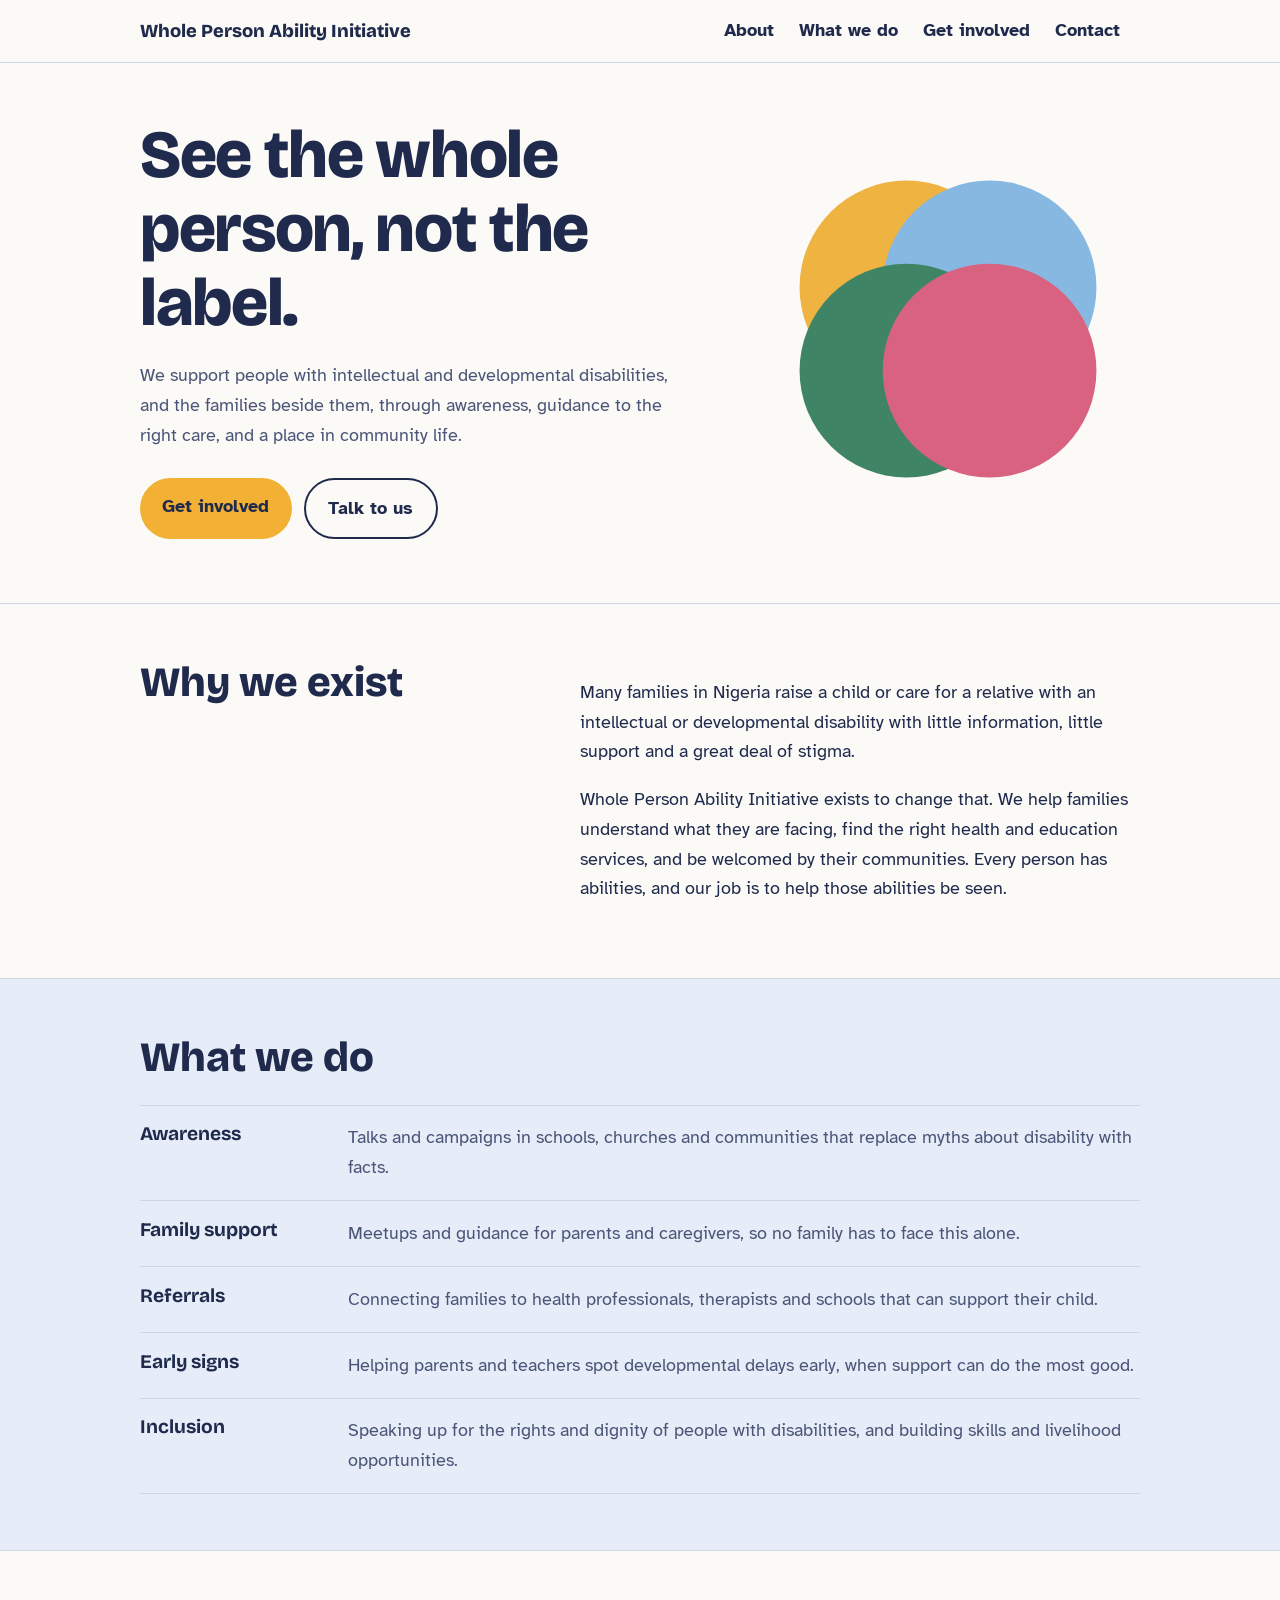
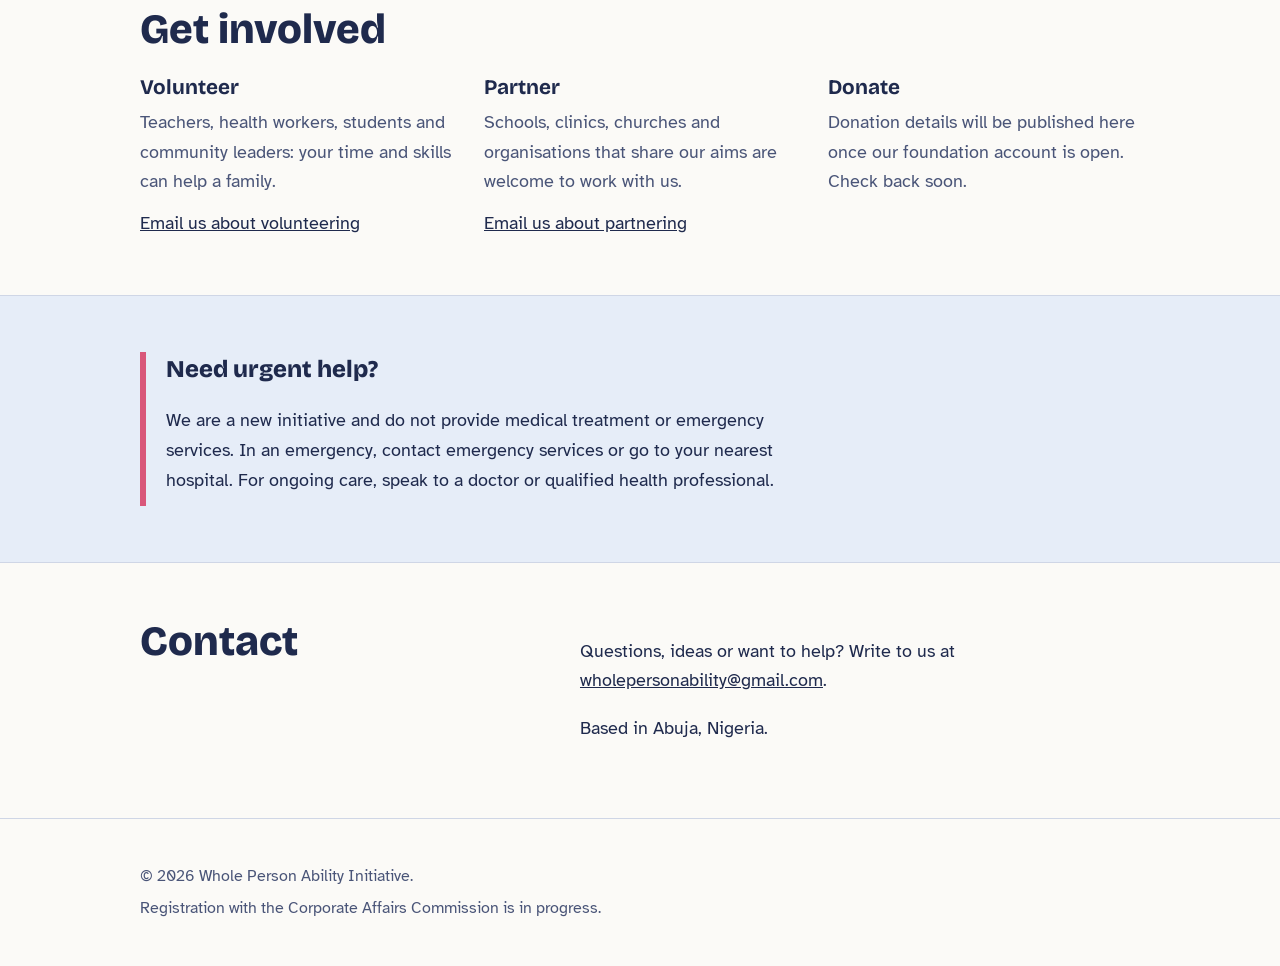
==== index.html @ a8d30fe7 "First version" ====
<!DOCTYPE html>
<html lang="en">
<head>
<meta charset="utf-8">
<meta name="viewport" content="width=device-width, initial-scale=1">
<title>Whole Person Ability Initiative</title>
<meta name="description" content="Whole Person Ability Initiative supports people with intellectual and developmental disabilities and their families in Nigeria through awareness, referrals and community inclusion.">
<link rel="preconnect" href="https://fonts.googleapis.com">
<link rel="preconnect" href="https://fonts.gstatic.com" crossorigin>
<link href="https://fonts.googleapis.com/css2?family=Atkinson+Hyperlegible:wght@400;700&family=Bricolage+Grotesque:wght@600;800&display=swap" rel="stylesheet">
<style>
:root{
  --ink:#1f2a4d; --paper:#fbfaf7; --sky:#e6edf8; --sun:#f2b134; --leaf:#2e7d5b; --rose:#d9577a;
  --text:#1f2a4d; --muted:#4a5578; --line:#cfd6e6;
}
@media (prefers-color-scheme:dark){
  :root{--paper:#121830; --sky:#1b2447; --text:#eef1fa; --muted:#b4bdd9; --line:#34406b; --ink:#eef1fa}
}
*{box-sizing:border-box}
html{scroll-behavior:smooth}
@media (prefers-reduced-motion:reduce){html{scroll-behavior:auto}}
body{margin:0;background:var(--paper);color:var(--text);font:1.125rem/1.65 "Atkinson Hyperlegible",system-ui,sans-serif}
h1,h2,h3{font-family:"Bricolage Grotesque","Atkinson Hyperlegible",system-ui,sans-serif;line-height:1.1;margin:0}
a{color:inherit}
:focus-visible{outline:3px solid var(--sun);outline-offset:3px}
.wrap{max-width:1040px;margin:0 auto;padding:0 1.25rem}
header.top{padding:1rem 0;border-bottom:1px solid var(--line)}
header.top .wrap{display:flex;flex-wrap:wrap;gap:.75rem 1.5rem;justify-content:space-between;align-items:center}
.brand{font-family:"Bricolage Grotesque",sans-serif;font-weight:800;text-decoration:none;font-size:1.15rem}
nav a{margin-right:1.25rem;text-decoration:none;font-weight:700}
nav a:hover{text-decoration:underline}
.hero{padding:3.5rem 0 4rem}
.hero .wrap{display:grid;grid-template-columns:1.2fr .8fr;gap:2.5rem;align-items:center}
.hero h1{font-size:clamp(2.4rem,6vw,4.2rem);font-weight:800;letter-spacing:-.02em}
.hero p{max-width:34rem;color:var(--muted);margin:1.25rem 0 1.75rem}
.btns{display:flex;flex-wrap:wrap;gap:.75rem}
.btn{display:inline-block;padding:.85rem 1.4rem;border-radius:999px;font-weight:700;text-decoration:none;background:var(--sun);color:#1f2a4d}
.btn.alt{background:transparent;border:2px solid var(--text);color:var(--text)}
.mark{width:100%;max-width:380px;justify-self:center}
section{padding:3.5rem 0;border-top:1px solid var(--line)}
section h2{font-size:clamp(1.8rem,4vw,2.6rem);margin-bottom:1.5rem;font-weight:800}
.split{display:grid;grid-template-columns:1fr 1.4fr;gap:2.5rem}
.work{list-style:none;margin:0;padding:0}
.work li{padding:1.1rem 0;border-bottom:1px solid var(--line);display:grid;grid-template-columns:12rem 1fr;gap:1rem}
.work li:first-child{border-top:1px solid var(--line)}
.work h3{font-size:1.2rem}
.work p{margin:0;color:var(--muted)}
.band{background:var(--sky)}
.help{display:grid;grid-template-columns:repeat(3,1fr);gap:2rem}
.help h3{font-size:1.3rem;margin-bottom:.5rem}
.help p{margin:0 0 .75rem;color:var(--muted)}
.note{border-left:6px solid var(--rose);padding:.25rem 0 .25rem 1.25rem;max-width:42rem}
.note p{margin:.4rem 0}
footer{padding:2.5rem 0;border-top:1px solid var(--line);color:var(--muted);font-size:1rem}
footer p{margin:.3rem 0}
@media (max-width:760px){
  .hero .wrap,.split,.help{grid-template-columns:1fr}
  .work li{grid-template-columns:1fr;gap:.25rem}
  .mark{max-width:260px;order:-1;justify-self:start}
}
</style>
</head>
<body>

<header class="top">
  <div class="wrap">
    <a class="brand" href="#top">Whole Person Ability Initiative</a>
    <nav aria-label="Main">
      <a href="#about">About</a>
      <a href="#work">What we do</a>
      <a href="#help">Get involved</a>
      <a href="#contact">Contact</a>
    </nav>
  </div>
</header>

<main id="top">
  <div class="hero">
    <div class="wrap">
      <div>
        <h1>See the whole person, not the label.</h1>
        <p>We support people with intellectual and developmental disabilities, and the families beside them, through awareness, guidance to the right care, and a place in community life.</p>
        <div class="btns">
          <a class="btn" href="#help">Get involved</a>
          <a class="btn alt" href="#contact">Talk to us</a>
        </div>
      </div>
      <svg class="mark" viewBox="0 0 320 320" role="img" aria-label="Four overlapping circles forming one whole shape">
        <g style="mix-blend-mode:multiply" opacity=".92">
          <circle cx="125" cy="125" r="90" fill="#f2b134"/>
          <circle cx="195" cy="125" r="90" fill="#7fb6e8"/>
          <circle cx="125" cy="195" r="90" fill="#2e7d5b"/>
          <circle cx="195" cy="195" r="90" fill="#d9577a"/>
        </g>
      </svg>
    </div>
  </div>

  <section id="about">
    <div class="wrap split">
      <h2>Why we exist</h2>
      <div>
        <p>Many families in Nigeria raise a child or care for a relative with an intellectual or developmental disability with little information, little support and a great deal of stigma.</p>
        <p>Whole Person Ability Initiative exists to change that. We help families understand what they are facing, find the right health and education services, and be welcomed by their communities. Every person has abilities, and our job is to help those abilities be seen.</p>
      </div>
    </div>
  </section>

  <section id="work" class="band">
    <div class="wrap">
      <h2>What we do</h2>
      <ul class="work">
        <li><h3>Awareness</h3><p>Talks and campaigns in schools, churches and communities that replace myths about disability with facts.</p></li>
        <li><h3>Family support</h3><p>Meetups and guidance for parents and caregivers, so no family has to face this alone.</p></li>
        <li><h3>Referrals</h3><p>Connecting families to health professionals, therapists and schools that can support their child.</p></li>
        <li><h3>Early signs</h3><p>Helping parents and teachers spot developmental delays early, when support can do the most good.</p></li>
        <li><h3>Inclusion</h3><p>Speaking up for the rights and dignity of people with disabilities, and building skills and livelihood opportunities.</p></li>
      </ul>
    </div>
  </section>

  <section id="help">
    <div class="wrap">
      <h2>Get involved</h2>
      <div class="help">
        <div>
          <h3>Volunteer</h3>
          <p>Teachers, health workers, students and community leaders: your time and skills can help a family.</p>
          <a href="mailto:wholepersonability@gmail.com?subject=Volunteering">Email us about volunteering</a>
        </div>
        <div>
          <h3>Partner</h3>
          <p>Schools, clinics, churches and organisations that share our aims are welcome to work with us.</p>
          <a href="mailto:wholepersonability@gmail.com?subject=Partnership">Email us about partnering</a>
        </div>
        <div>
          <h3>Donate</h3>
          <p>Donation details will be published here once our foundation account is open. Check back soon.</p>
        </div>
      </div>
    </div>
  </section>

  <section class="band">
    <div class="wrap">
      <div class="note">
        <h2 style="font-size:1.5rem">Need urgent help?</h2>
        <p>We are a new initiative and do not provide medical treatment or emergency services. In an emergency, contact emergency services or go to your nearest hospital. For ongoing care, speak to a doctor or qualified health professional.</p>
      </div>
    </div>
  </section>

  <section id="contact">
    <div class="wrap split">
      <h2>Contact</h2>
      <div>
        <p>Questions, ideas or want to help? Write to us at <a href="mailto:wholepersonability@gmail.com">wholepersonability@gmail.com</a>.</p>
        <p>Based in Abuja, Nigeria.</p>
      </div>
    </div>
  </section>
</main>

<footer>
  <div class="wrap">
    <p>&copy; 2026 Whole Person Ability Initiative.</p>
    <p>Registration with the Corporate Affairs Commission is in progress.</p>
  </div>
</footer>

</body>
</html>
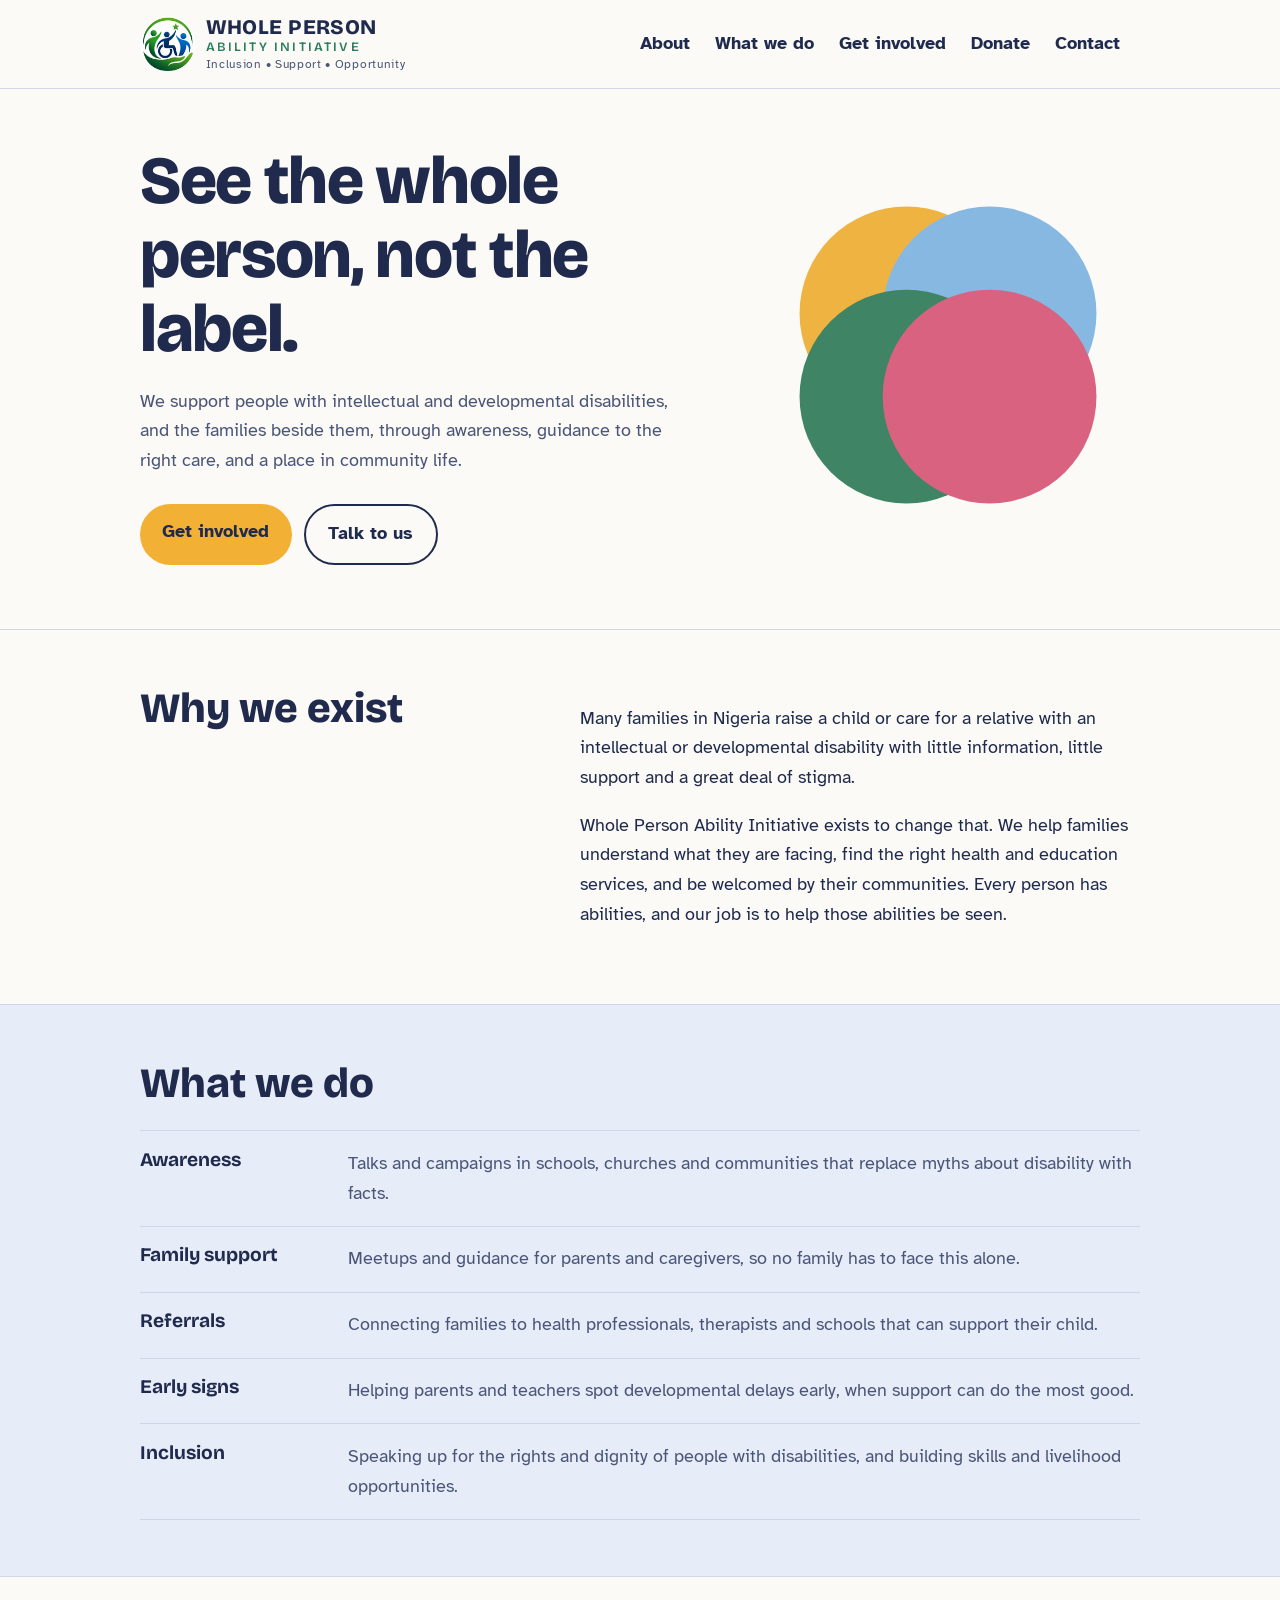
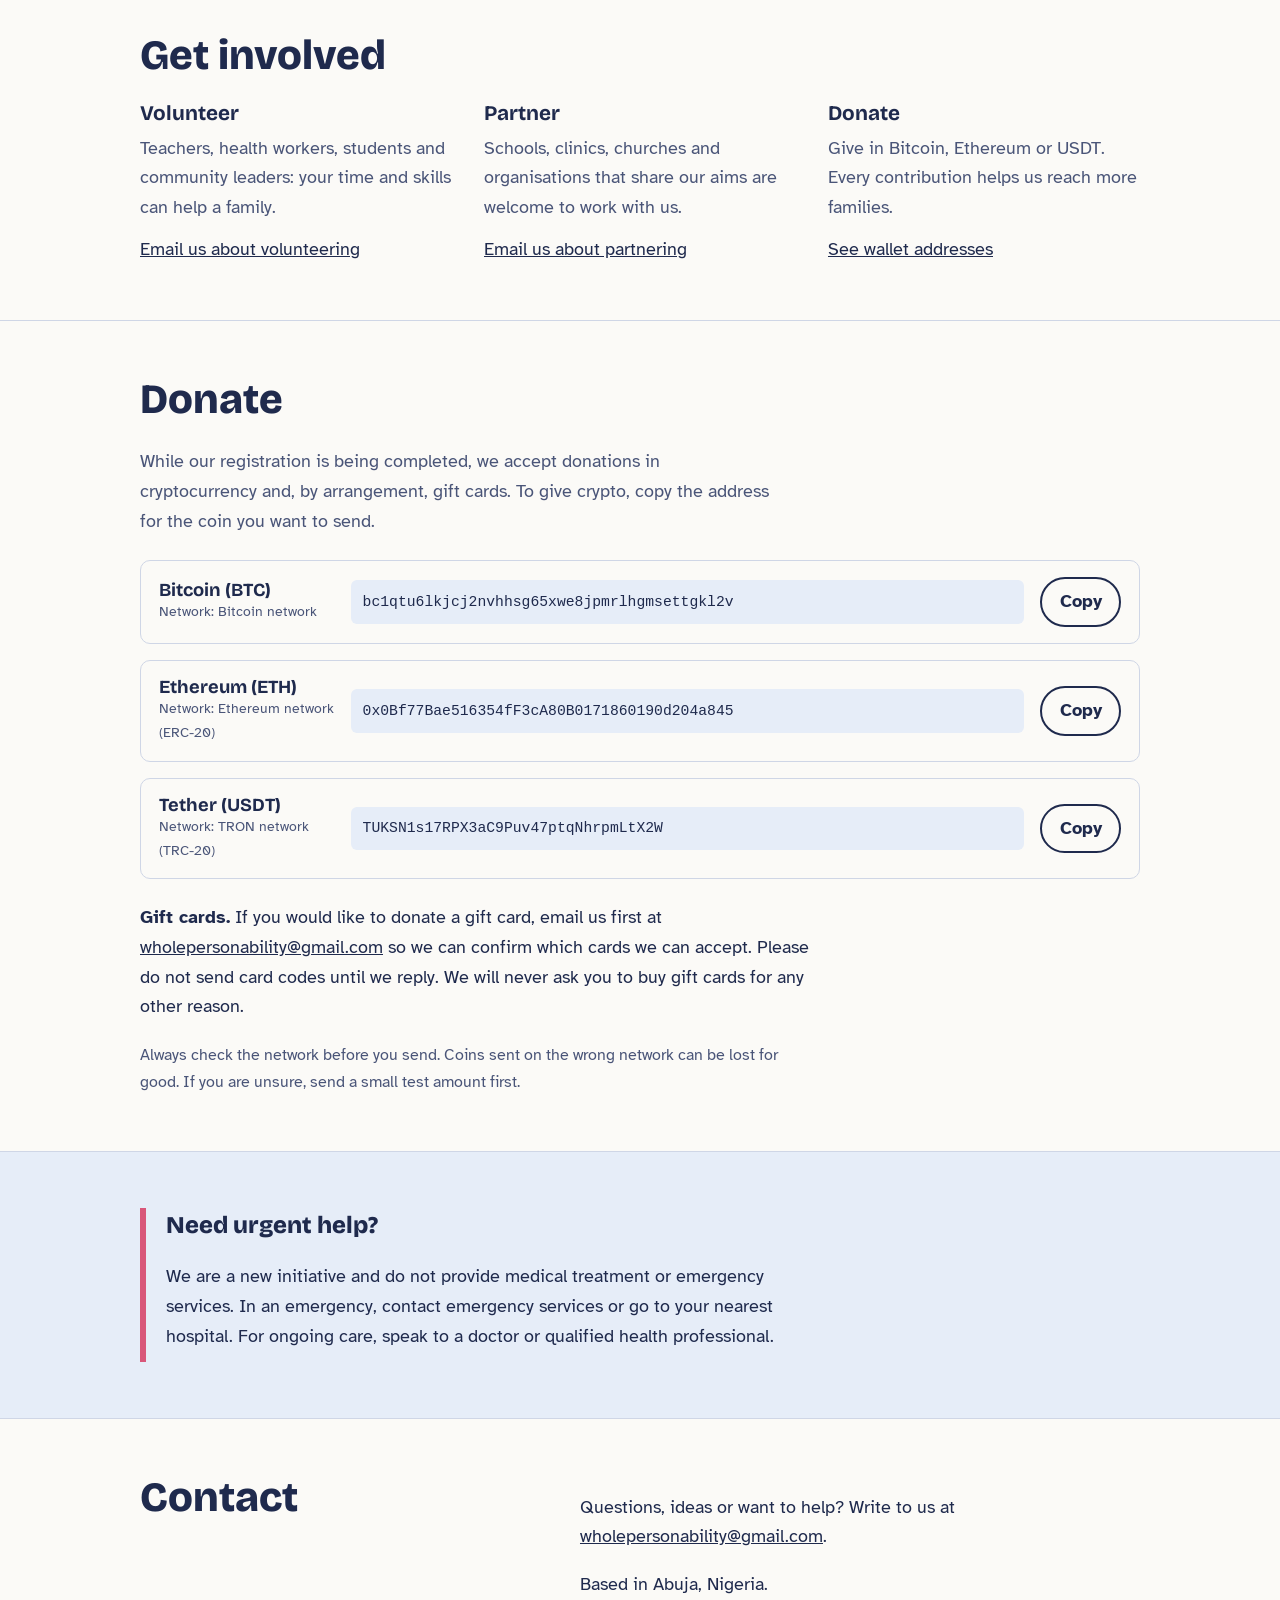
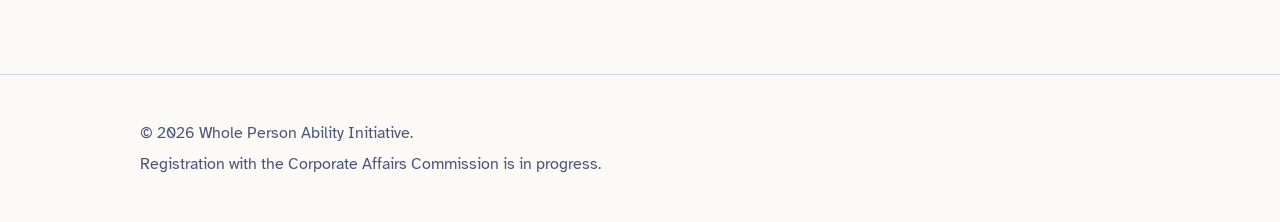
==== commit 15041f21: "Add new logo" ====
--- a/index.html
+++ b/index.html
@@ -5,16 +5,17 @@
 <meta name="viewport" content="width=device-width, initial-scale=1">
 <title>Whole Person Ability Initiative</title>
 <meta name="description" content="Whole Person Ability Initiative supports people with intellectual and developmental disabilities and their families in Nigeria through awareness, referrals and community inclusion.">
+<link rel="icon" href="logo-mark.png" type="image/png">
 <link rel="preconnect" href="https://fonts.googleapis.com">
 <link rel="preconnect" href="https://fonts.gstatic.com" crossorigin>
 <link href="https://fonts.googleapis.com/css2?family=Atkinson+Hyperlegible:wght@400;700&family=Bricolage+Grotesque:wght@600;800&display=swap" rel="stylesheet">
 <style>
 :root{
   --ink:#1f2a4d; --paper:#fbfaf7; --sky:#e6edf8; --sun:#f2b134; --leaf:#2e7d5b; --rose:#d9577a;
-  --text:#1f2a4d; --muted:#4a5578; --line:#cfd6e6;
+  --text:#1f2a4d; --muted:#4a5578; --line:#cfd6e6; --leafText:#2e7d5b;
 }
 @media (prefers-color-scheme:dark){
-  :root{--paper:#121830; --sky:#1b2447; --text:#eef1fa; --muted:#b4bdd9; --line:#34406b; --ink:#eef1fa}
+  :root{--paper:#121830; --sky:#1b2447; --text:#eef1fa; --muted:#b4bdd9; --line:#34406b; --ink:#eef1fa; --leafText:#6fcf97}
 }
 *{box-sizing:border-box}
 html{scroll-behavior:smooth}
@@ -26,7 +27,13 @@
 .wrap{max-width:1040px;margin:0 auto;padding:0 1.25rem}
 header.top{padding:1rem 0;border-bottom:1px solid var(--line)}
 header.top .wrap{display:flex;flex-wrap:wrap;gap:.75rem 1.5rem;justify-content:space-between;align-items:center}
-.brand{font-family:"Bricolage Grotesque",sans-serif;font-weight:800;text-decoration:none;font-size:1.15rem}
+.brand{font-family:"Bricolage Grotesque",sans-serif;font-weight:800;text-decoration:none;font-size:1.15rem;display:flex;align-items:center;gap:.6rem}
+.brand img{display:block;flex:none;border-radius:50%;background:#fff}
+.lockup{display:flex;flex-direction:column;line-height:1.1}
+.lockup b{font-size:1.3rem;font-weight:800;letter-spacing:.02em}
+.lockup i{font-style:normal;font-weight:600;font-size:.8rem;letter-spacing:.17em;color:var(--leafText)}
+.lockup small{font-family:"Atkinson Hyperlegible",sans-serif;font-weight:400;font-size:.72rem;letter-spacing:.06em;color:var(--muted);margin-top:.25rem}
+@media (max-width:520px){.lockup small{display:none}.lockup b{font-size:1.1rem}}
 nav a{margin-right:1.25rem;text-decoration:none;font-weight:700}
 nav a:hover{text-decoration:underline}
 .hero{padding:3.5rem 0 4rem}
@@ -53,6 +60,15 @@
 .note p{margin:.4rem 0}
 footer{padding:2.5rem 0;border-top:1px solid var(--line);color:var(--muted);font-size:1rem}
 footer p{margin:.3rem 0}
+.wallets{display:grid;gap:1rem}
+.wallet{display:grid;grid-template-columns:11rem 1fr auto;gap:1rem;align-items:center;padding:1rem 1.1rem;border:1px solid var(--line);border-radius:10px}
+.wallet h3{font-size:1.15rem}
+.wallet small{display:block;color:var(--muted);font-size:.9rem}
+.addr{font-family:ui-monospace,Menlo,Consolas,monospace;font-size:.92rem;word-break:break-all;background:var(--sky);padding:.6rem .75rem;border-radius:6px}
+.copy{font:inherit;font-weight:700;border:2px solid var(--text);background:transparent;color:var(--text);border-radius:999px;padding:.5rem 1.1rem;cursor:pointer}
+.copy:disabled{opacity:.5;cursor:not-allowed}
+.warn{margin:1.25rem 0 0;color:var(--muted);font-size:1rem;max-width:42rem}
+@media (max-width:760px){.wallet{grid-template-columns:1fr}.copy{justify-self:start}}
 @media (max-width:760px){
   .hero .wrap,.split,.help{grid-template-columns:1fr}
   .work li{grid-template-columns:1fr;gap:.25rem}
@@ -64,11 +80,12 @@
 
 <header class="top">
   <div class="wrap">
-    <a class="brand" href="#top">Whole Person Ability Initiative</a>
+    <a class="brand" href="#top"><img src="logo-mark.png" width="56" height="56" alt=""><span class="lockup"><b>WHOLE PERSON</b><i>ABILITY INITIATIVE</i><small>Inclusion &bull; Support &bull; Opportunity</small></span></a>
     <nav aria-label="Main">
       <a href="#about">About</a>
       <a href="#work">What we do</a>
       <a href="#help">Get involved</a>
+      <a href="#donate">Donate</a>
       <a href="#contact">Contact</a>
     </nav>
   </div>
@@ -135,9 +152,20 @@
         </div>
         <div>
           <h3>Donate</h3>
-          <p>Donation details will be published here once our foundation account is open. Check back soon.</p>
-        </div>
-      </div>
+          <p>Give in Bitcoin, Ethereum or USDT. Every contribution helps us reach more families.</p>
+          <a href="#donate">See wallet addresses</a>
+        </div>
+      </div>
+    </div>
+  </section>
+
+  <section id="donate">
+    <div class="wrap">
+      <h2>Donate</h2>
+      <p style="max-width:40rem;margin:0 0 1.5rem;color:var(--muted)">While our registration is being completed, we accept donations in cryptocurrency and, by arrangement, gift cards. To give crypto, copy the address for the coin you want to send.</p>
+      <div id="wallets" class="wallets"></div>
+      <p style="max-width:42rem;margin:1.5rem 0 0"><strong>Gift cards.</strong> If you would like to donate a gift card, email us first at <a href="mailto:wholepersonability@gmail.com?subject=Gift card donation">wholepersonability@gmail.com</a> so we can confirm which cards we can accept. Please do not send card codes until we reply. We will never ask you to buy gift cards for any other reason.</p>
+      <p class="warn">Always check the network before you send. Coins sent on the wrong network can be lost for good. If you are unsure, send a small test amount first.</p>
     </div>
   </section>
 
@@ -168,5 +196,36 @@
   </div>
 </footer>
 
+<script>
+// Replace each PASTE_... value with your real wallet address. Placeholders are never shown to visitors.
+var WALLETS=[
+  {coin:"Bitcoin (BTC)",network:"Bitcoin network",address:"bc1qtu6lkjcj2nvhhsg65xwe8jpmrlhgmsettgkl2v"},
+  {coin:"Ethereum (ETH)",network:"Ethereum network (ERC-20)",address:"0x0Bf77Bae516354fF3cA80B0171860190d204a845"},
+  {coin:"Tether (USDT)",network:"TRON network (TRC-20)",address:"TUKSN1s17RPX3aC9Puv47ptqNhrpmLtX2W"}
+];
+(function(){
+  var box=document.getElementById("wallets");
+  WALLETS.forEach(function(w){
+    var ready=w.address.indexOf("PASTE_")!==0;
+    var row=document.createElement("div");row.className="wallet";
+    var t=document.createElement("div");
+    var h=document.createElement("h3");h.textContent=w.coin;
+    var n=document.createElement("small");n.textContent="Network: "+w.network;
+    t.appendChild(h);t.appendChild(n);
+    var a=document.createElement("div");a.className="addr";
+    a.textContent=ready?w.address:"Address coming soon";
+    var b=document.createElement("button");b.className="copy";b.type="button";
+    b.textContent="Copy";b.disabled=!ready;
+    b.addEventListener("click",function(){
+      try{
+        navigator.clipboard.writeText(w.address).then(function(){
+          b.textContent="Copied";setTimeout(function(){b.textContent="Copy"},1800);
+        });
+      }catch(e){}
+    });
+    row.appendChild(t);row.appendChild(a);row.appendChild(b);box.appendChild(row);
+  });
+})();
+</script>
 </body>
 </html>
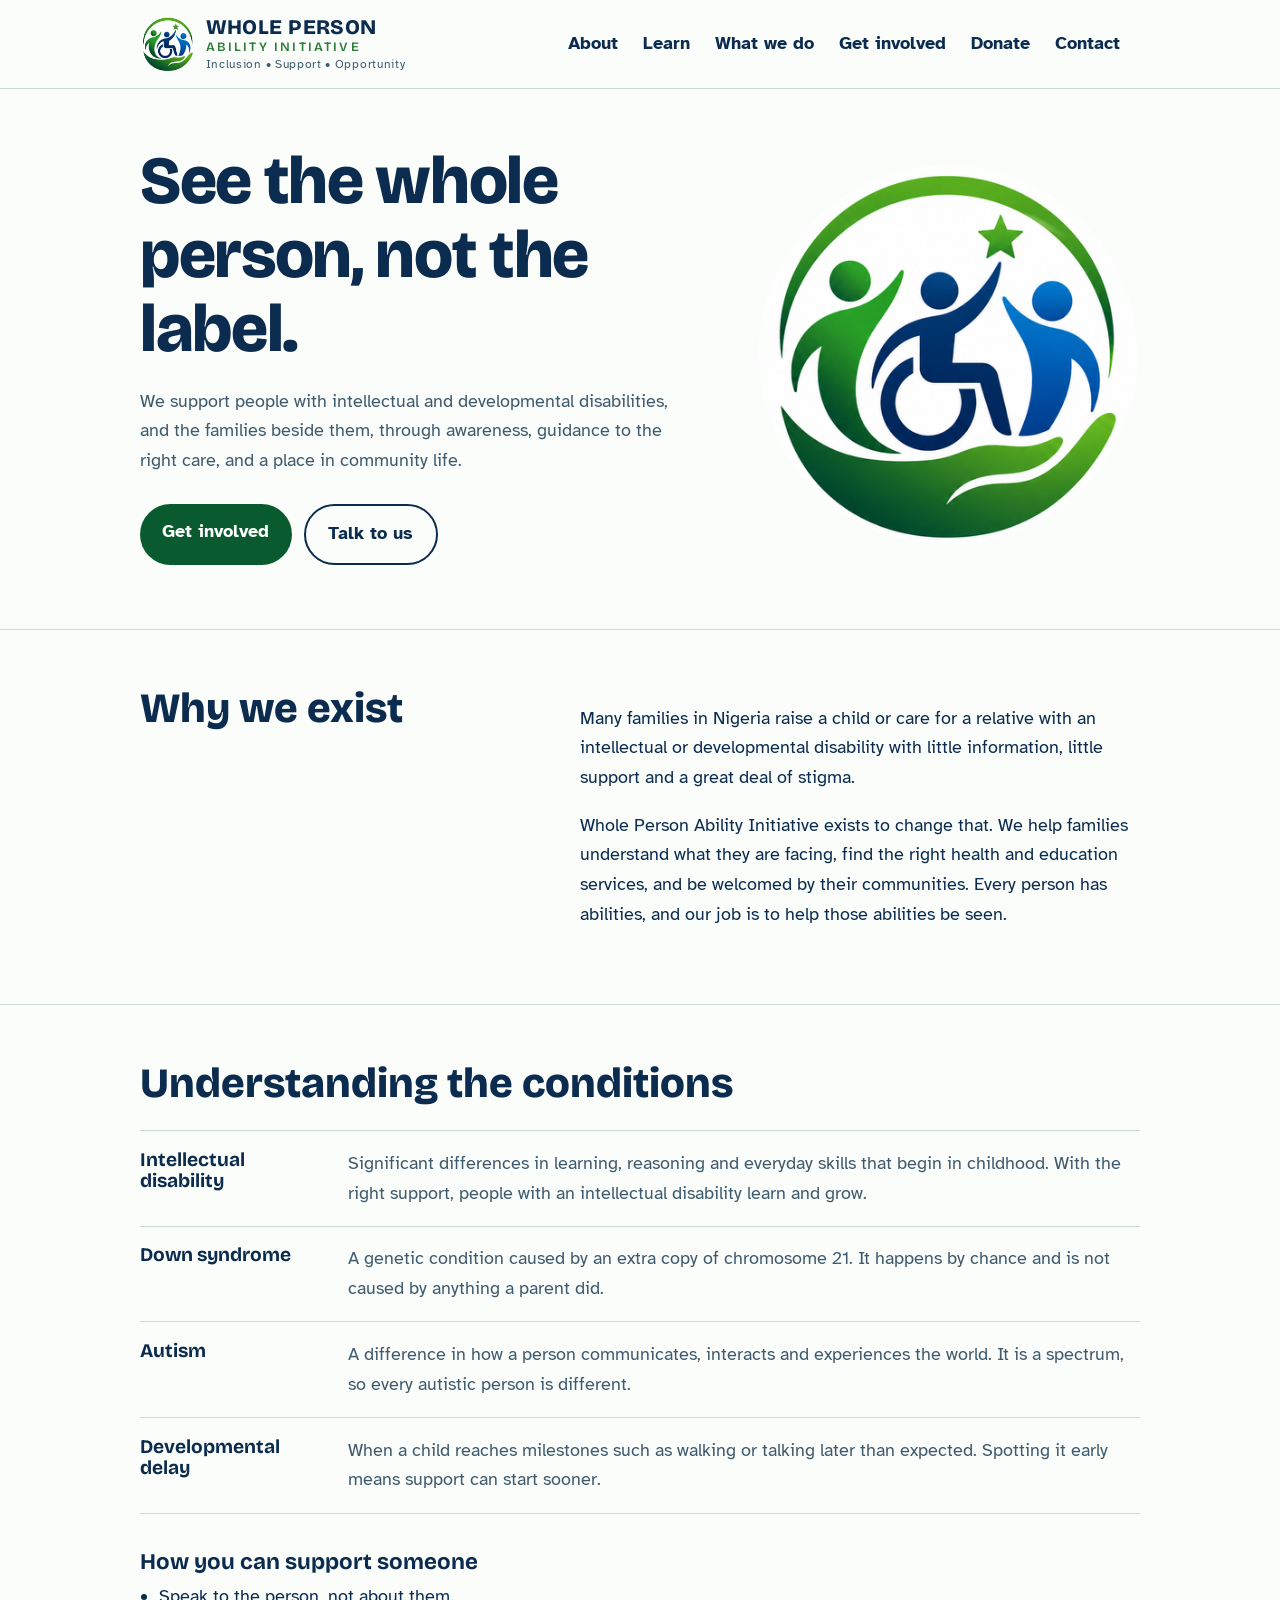
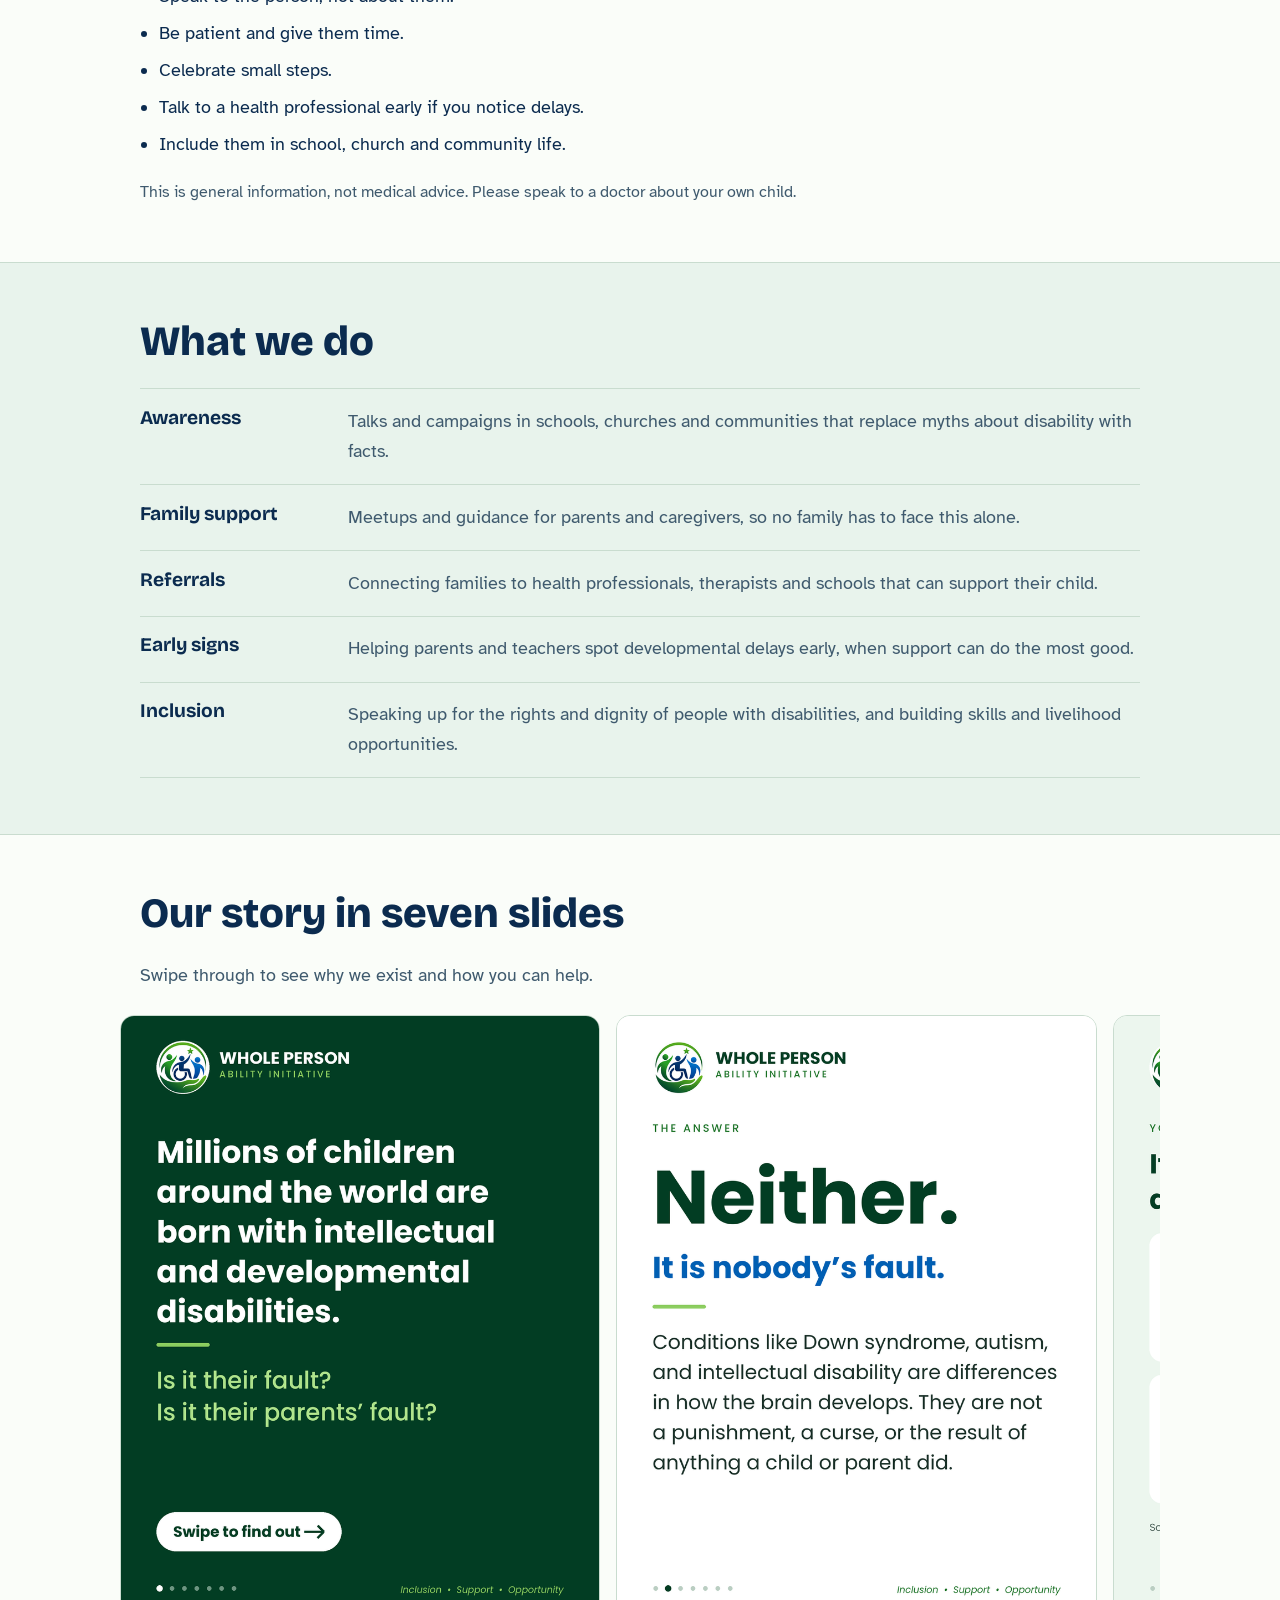
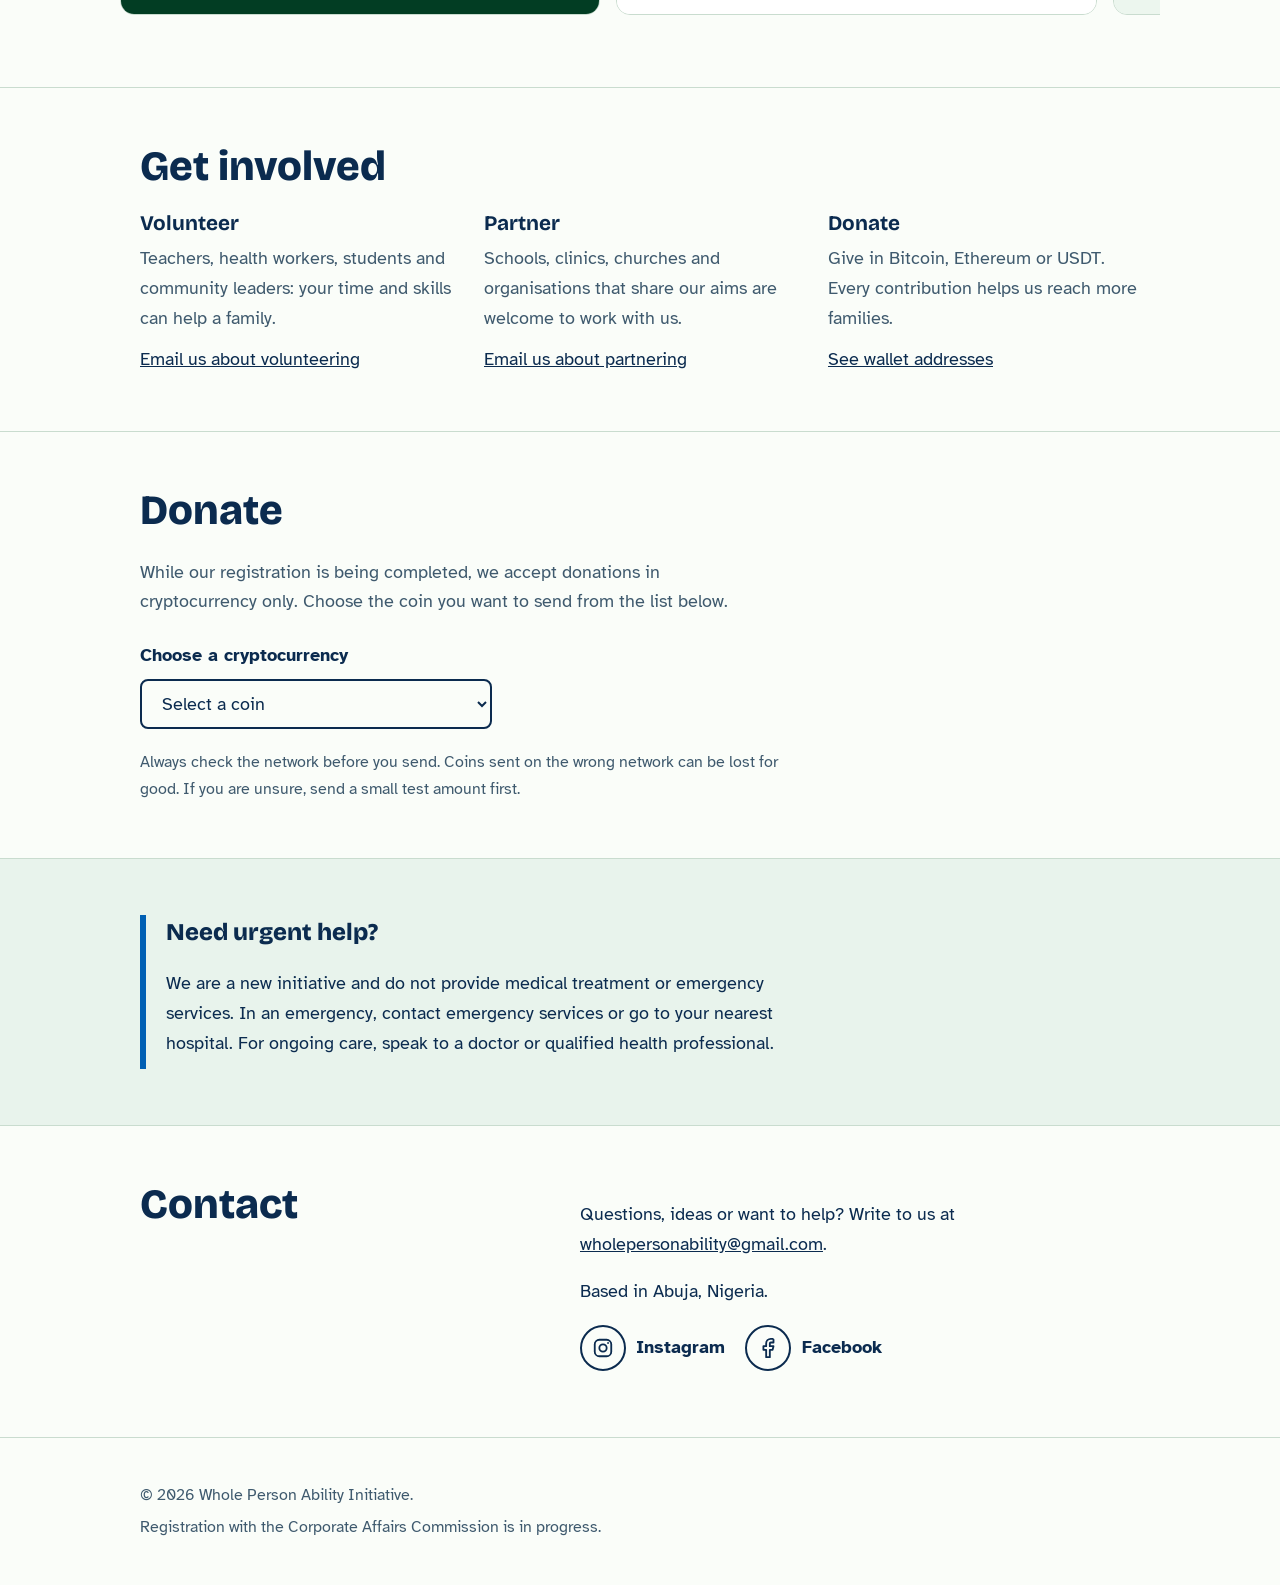
==== commit 0f5072cc: "Add slides, learn section, socials" ====
--- a/index.html
+++ b/index.html
@@ -11,11 +11,11 @@
 <link href="https://fonts.googleapis.com/css2?family=Atkinson+Hyperlegible:wght@400;700&family=Bricolage+Grotesque:wght@600;800&display=swap" rel="stylesheet">
 <style>
 :root{
-  --ink:#1f2a4d; --paper:#fbfaf7; --sky:#e6edf8; --sun:#f2b134; --leaf:#2e7d5b; --rose:#d9577a;
-  --text:#1f2a4d; --muted:#4a5578; --line:#cfd6e6; --leafText:#2e7d5b;
+  --ink:#0b2b4f; --paper:#fafdf9; --sky:#e8f3ec; --sun:#2f8f3a; --leaf:#0a5a2f; --rose:#005fb3;
+  --text:#0b2b4f; --muted:#3f5a6e; --line:#c9dccf; --leafText:#2e7d3a; --btnbg:#0a5a2f; --btnfg:#fff;
 }
 @media (prefers-color-scheme:dark){
-  :root{--paper:#121830; --sky:#1b2447; --text:#eef1fa; --muted:#b4bdd9; --line:#34406b; --ink:#eef1fa; --leafText:#6fcf97}
+  :root{--paper:#0c1d16; --sky:#14301f; --text:#eaf5ee; --muted:#b5cdbd; --line:#2c4a39; --ink:#eaf5ee; --leafText:#8fd35f; --sun:#8fd35f; --btnbg:#8fd35f; --btnfg:#032a17}
 }
 *{box-sizing:border-box}
 html{scroll-behavior:smooth}
@@ -41,9 +41,9 @@
 .hero h1{font-size:clamp(2.4rem,6vw,4.2rem);font-weight:800;letter-spacing:-.02em}
 .hero p{max-width:34rem;color:var(--muted);margin:1.25rem 0 1.75rem}
 .btns{display:flex;flex-wrap:wrap;gap:.75rem}
-.btn{display:inline-block;padding:.85rem 1.4rem;border-radius:999px;font-weight:700;text-decoration:none;background:var(--sun);color:#1f2a4d}
+.btn{display:inline-block;padding:.85rem 1.4rem;border-radius:999px;font-weight:700;text-decoration:none;background:var(--btnbg);color:var(--btnfg)}
 .btn.alt{background:transparent;border:2px solid var(--text);color:var(--text)}
-.mark{width:100%;max-width:380px;justify-self:center}
+.mark{width:100%;max-width:380px;justify-self:center;border-radius:50%;background:#fff;height:auto}
 section{padding:3.5rem 0;border-top:1px solid var(--line)}
 section h2{font-size:clamp(1.8rem,4vw,2.6rem);margin-bottom:1.5rem;font-weight:800}
 .split{display:grid;grid-template-columns:1fr 1.4fr;gap:2.5rem}
@@ -67,8 +67,22 @@
 .addr{font-family:ui-monospace,Menlo,Consolas,monospace;font-size:.92rem;word-break:break-all;background:var(--sky);padding:.6rem .75rem;border-radius:6px}
 .copy{font:inherit;font-weight:700;border:2px solid var(--text);background:transparent;color:var(--text);border-radius:999px;padding:.5rem 1.1rem;cursor:pointer}
 .copy:disabled{opacity:.5;cursor:not-allowed}
+.picker label{display:block;font-weight:700;margin-bottom:.5rem}
+.picker select{font:inherit;width:100%;max-width:22rem;padding:.7rem 1rem;border:2px solid var(--text);border-radius:8px;background:var(--paper);color:var(--text)}
+.walletout{margin-top:1.25rem}
+.walletout .wallet{max-width:44rem}
+.walletout p{margin:.75rem 0 0;color:var(--muted);font-size:1rem}
 .warn{margin:1.25rem 0 0;color:var(--muted);font-size:1rem;max-width:42rem}
 @media (max-width:760px){.wallet{grid-template-columns:1fr}.copy{justify-self:start}}
+.tips{margin:0;padding-left:1.2rem;max-width:40rem}
+.tips li{margin:.45rem 0}
+.slides{display:flex;gap:1rem;overflow-x:auto;scroll-snap-type:x mandatory;padding:0 1.25rem 1rem;max-width:1040px;margin:0 auto}
+.slides img{height:min(70vh,600px);width:auto;flex:none;scroll-snap-align:start;border-radius:14px;border:1px solid var(--line)}
+.socials{list-style:none;display:flex;flex-wrap:wrap;gap:1.25rem;padding:0;margin:1rem 0 0}
+.socials a{display:inline-flex;align-items:center;gap:.65rem;font-weight:700;text-decoration:none}
+.socials svg{width:46px;height:46px;padding:10px;border-radius:50%;border:2px solid var(--text);fill:none;stroke:currentColor;stroke-width:2;stroke-linecap:round;stroke-linejoin:round;transition:background .15s,color .15s}
+.socials a:hover svg{background:var(--btnbg);color:var(--btnfg);border-color:var(--btnbg)}
+.socials a:hover span{text-decoration:underline}
 @media (max-width:760px){
   .hero .wrap,.split,.help{grid-template-columns:1fr}
   .work li{grid-template-columns:1fr;gap:.25rem}
@@ -83,6 +97,7 @@
     <a class="brand" href="#top"><img src="logo-mark.png" width="56" height="56" alt=""><span class="lockup"><b>WHOLE PERSON</b><i>ABILITY INITIATIVE</i><small>Inclusion &bull; Support &bull; Opportunity</small></span></a>
     <nav aria-label="Main">
       <a href="#about">About</a>
+      <a href="#understand">Learn</a>
       <a href="#work">What we do</a>
       <a href="#help">Get involved</a>
       <a href="#donate">Donate</a>
@@ -102,14 +117,7 @@
           <a class="btn alt" href="#contact">Talk to us</a>
         </div>
       </div>
-      <svg class="mark" viewBox="0 0 320 320" role="img" aria-label="Four overlapping circles forming one whole shape">
-        <g style="mix-blend-mode:multiply" opacity=".92">
-          <circle cx="125" cy="125" r="90" fill="#f2b134"/>
-          <circle cx="195" cy="125" r="90" fill="#7fb6e8"/>
-          <circle cx="125" cy="195" r="90" fill="#2e7d5b"/>
-          <circle cx="195" cy="195" r="90" fill="#d9577a"/>
-        </g>
-      </svg>
+      <img class="mark" src="logo-mark.png" width="380" height="380" alt="Whole Person Ability Initiative emblem: three figures reaching up toward a star, held by an open hand">
     </div>
   </div>
 
@@ -120,6 +128,27 @@
         <p>Many families in Nigeria raise a child or care for a relative with an intellectual or developmental disability with little information, little support and a great deal of stigma.</p>
         <p>Whole Person Ability Initiative exists to change that. We help families understand what they are facing, find the right health and education services, and be welcomed by their communities. Every person has abilities, and our job is to help those abilities be seen.</p>
       </div>
+    </div>
+  </section>
+
+  <section id="understand">
+    <div class="wrap">
+      <h2>Understanding the conditions</h2>
+      <ul class="work">
+        <li><h3>Intellectual disability</h3><p>Significant differences in learning, reasoning and everyday skills that begin in childhood. With the right support, people with an intellectual disability learn and grow.</p></li>
+        <li><h3>Down syndrome</h3><p>A genetic condition caused by an extra copy of chromosome 21. It happens by chance and is not caused by anything a parent did.</p></li>
+        <li><h3>Autism</h3><p>A difference in how a person communicates, interacts and experiences the world. It is a spectrum, so every autistic person is different.</p></li>
+        <li><h3>Developmental delay</h3><p>When a child reaches milestones such as walking or talking later than expected. Spotting it early means support can start sooner.</p></li>
+      </ul>
+      <h3 style="margin:2.25rem 0 .5rem;font-size:1.4rem">How you can support someone</h3>
+      <ul class="tips">
+        <li>Speak to the person, not about them.</li>
+        <li>Be patient and give them time.</li>
+        <li>Celebrate small steps.</li>
+        <li>Talk to a health professional early if you notice delays.</li>
+        <li>Include them in school, church and community life.</li>
+      </ul>
+      <p class="warn">This is general information, not medical advice. Please speak to a doctor about your own child.</p>
     </div>
   </section>
 
@@ -133,6 +162,22 @@
         <li><h3>Early signs</h3><p>Helping parents and teachers spot developmental delays early, when support can do the most good.</p></li>
         <li><h3>Inclusion</h3><p>Speaking up for the rights and dignity of people with disabilities, and building skills and livelihood opportunities.</p></li>
       </ul>
+    </div>
+  </section>
+
+  <section id="story">
+    <div class="wrap">
+      <h2>Our story in seven slides</h2>
+      <p style="max-width:40rem;margin:0 0 1.5rem;color:var(--muted)">Swipe through to see why we exist and how you can help.</p>
+    </div>
+    <div class="slides" tabindex="0" role="region" aria-label="Our story, seven slides">
+      <img src="images/slide-1.png" width="864" height="1080" loading="lazy" alt="Slide 1: Millions of children around the world are born with intellectual and developmental disabilities. Is it their fault? Is it their parents’ fault?">
+      <img src="images/slide-2.png" width="864" height="1080" loading="lazy" alt="Slide 2: Neither. It is nobody’s fault. These conditions are differences in how the brain develops.">
+      <img src="images/slide-3.png" width="864" height="1080" loading="lazy" alt="Slide 3: It happens in every country and every community. About 1 in 6 people live with a significant disability, and an estimated 200 million have an intellectual disability.">
+      <img src="images/slide-4.png" width="864" height="1080" loading="lazy" alt="Slide 4: The pain often comes from how people react. Every child needs love, early support, the right therapy, and a school and society that accept them.">
+      <img src="images/slide-5.png" width="864" height="1080" loading="lazy" alt="Slide 5: We exist to raise awareness, teaching families how to love, teach, be patient with, understand and care for people with disabilities.">
+      <img src="images/slide-6.png" width="864" height="1080" loading="lazy" alt="Slide 6: What we do: awareness, family support, guidance to care and schools, early detection and inclusion.">
+      <img src="images/slide-7.png" width="864" height="1080" loading="lazy" alt="Slide 7: You can help change the story. Follow, share, volunteer, partner or give.">
     </div>
   </section>
 
@@ -162,9 +207,12 @@
   <section id="donate">
     <div class="wrap">
       <h2>Donate</h2>
-      <p style="max-width:40rem;margin:0 0 1.5rem;color:var(--muted)">While our registration is being completed, we accept donations in cryptocurrency and, by arrangement, gift cards. To give crypto, copy the address for the coin you want to send.</p>
-      <div id="wallets" class="wallets"></div>
-      <p style="max-width:42rem;margin:1.5rem 0 0"><strong>Gift cards.</strong> If you would like to donate a gift card, email us first at <a href="mailto:wholepersonability@gmail.com?subject=Gift card donation">wholepersonability@gmail.com</a> so we can confirm which cards we can accept. Please do not send card codes until we reply. We will never ask you to buy gift cards for any other reason.</p>
+      <p style="max-width:40rem;margin:0 0 1.5rem;color:var(--muted)">While our registration is being completed, we accept donations in cryptocurrency only. Choose the coin you want to send from the list below.</p>
+      <div class="picker">
+        <label for="coin">Choose a cryptocurrency</label>
+        <select id="coin"><option value="">Select a coin</option></select>
+        <div id="walletOut" class="walletout" aria-live="polite"></div>
+      </div>
       <p class="warn">Always check the network before you send. Coins sent on the wrong network can be lost for good. If you are unsure, send a small test amount first.</p>
     </div>
   </section>
@@ -184,6 +232,7 @@
       <div>
         <p>Questions, ideas or want to help? Write to us at <a href="mailto:wholepersonability@gmail.com">wholepersonability@gmail.com</a>.</p>
         <p>Based in Abuja, Nigeria.</p>
+        <ul id="socials" class="socials" aria-label="Social media"></ul>
       </div>
     </div>
   </section>
@@ -204,8 +253,14 @@
   {coin:"Tether (USDT)",network:"TRON network (TRC-20)",address:"TUKSN1s17RPX3aC9Puv47ptqNhrpmLtX2W"}
 ];
 (function(){
-  var box=document.getElementById("wallets");
-  WALLETS.forEach(function(w){
+  var sel=document.getElementById("coin"),out=document.getElementById("walletOut");
+  WALLETS.forEach(function(w,i){
+    var o=document.createElement("option");o.value=i;o.textContent=w.coin;sel.appendChild(o);
+  });
+  sel.addEventListener("change",function(){
+    out.textContent="";
+    if(sel.value==="")return;
+    var w=WALLETS[+sel.value];
     var ready=w.address.indexOf("PASTE_")!==0;
     var row=document.createElement("div");row.className="wallet";
     var t=document.createElement("div");
@@ -223,7 +278,27 @@
         });
       }catch(e){}
     });
-    row.appendChild(t);row.appendChild(a);row.appendChild(b);box.appendChild(row);
+    row.appendChild(t);row.appendChild(a);row.appendChild(b);out.appendChild(row);
+    var p=document.createElement("p");
+    p.textContent="Send only "+w.coin+" on the "+w.network+" to this address.";
+    out.appendChild(p);
+  });
+})();
+// Paste your page links between the quotes. Empty ones are hidden.
+var SOCIALS=[{name:"Instagram",url:"https://www.instagram.com/wholepersonability"},{name:"Facebook",url:"https://www.facebook.com/share/1C9CrCTXGU/?mibextid=wwXIfr"}];
+var ICONS={
+  Instagram:'<svg viewBox="0 0 24 24" aria-hidden="true"><rect x="3" y="3" width="18" height="18" rx="5"/><circle cx="12" cy="12" r="4"/><circle cx="17.5" cy="6.5" r="1" fill="currentColor" stroke="none"/></svg>',
+  Facebook:'<svg viewBox="0 0 24 24" aria-hidden="true"><path d="M18 2h-3a5 5 0 0 0-5 5v3H7v4h3v8h4v-8h3l1-4h-4V7a1 1 0 0 1 1-1h3z"/></svg>'
+};
+(function(){
+  var ul=document.getElementById("socials");
+  SOCIALS.forEach(function(x){
+    if(!x.url)return;
+    var li=document.createElement("li"),a=document.createElement("a");
+    a.href=x.url;a.target="_blank";a.rel="noopener";a.setAttribute("aria-label","Follow us on "+x.name);
+    a.innerHTML=ICONS[x.name]||"";
+    var sp=document.createElement("span");sp.textContent=x.name;a.appendChild(sp);
+    li.appendChild(a);ul.appendChild(li);
   });
 })();
 </script>
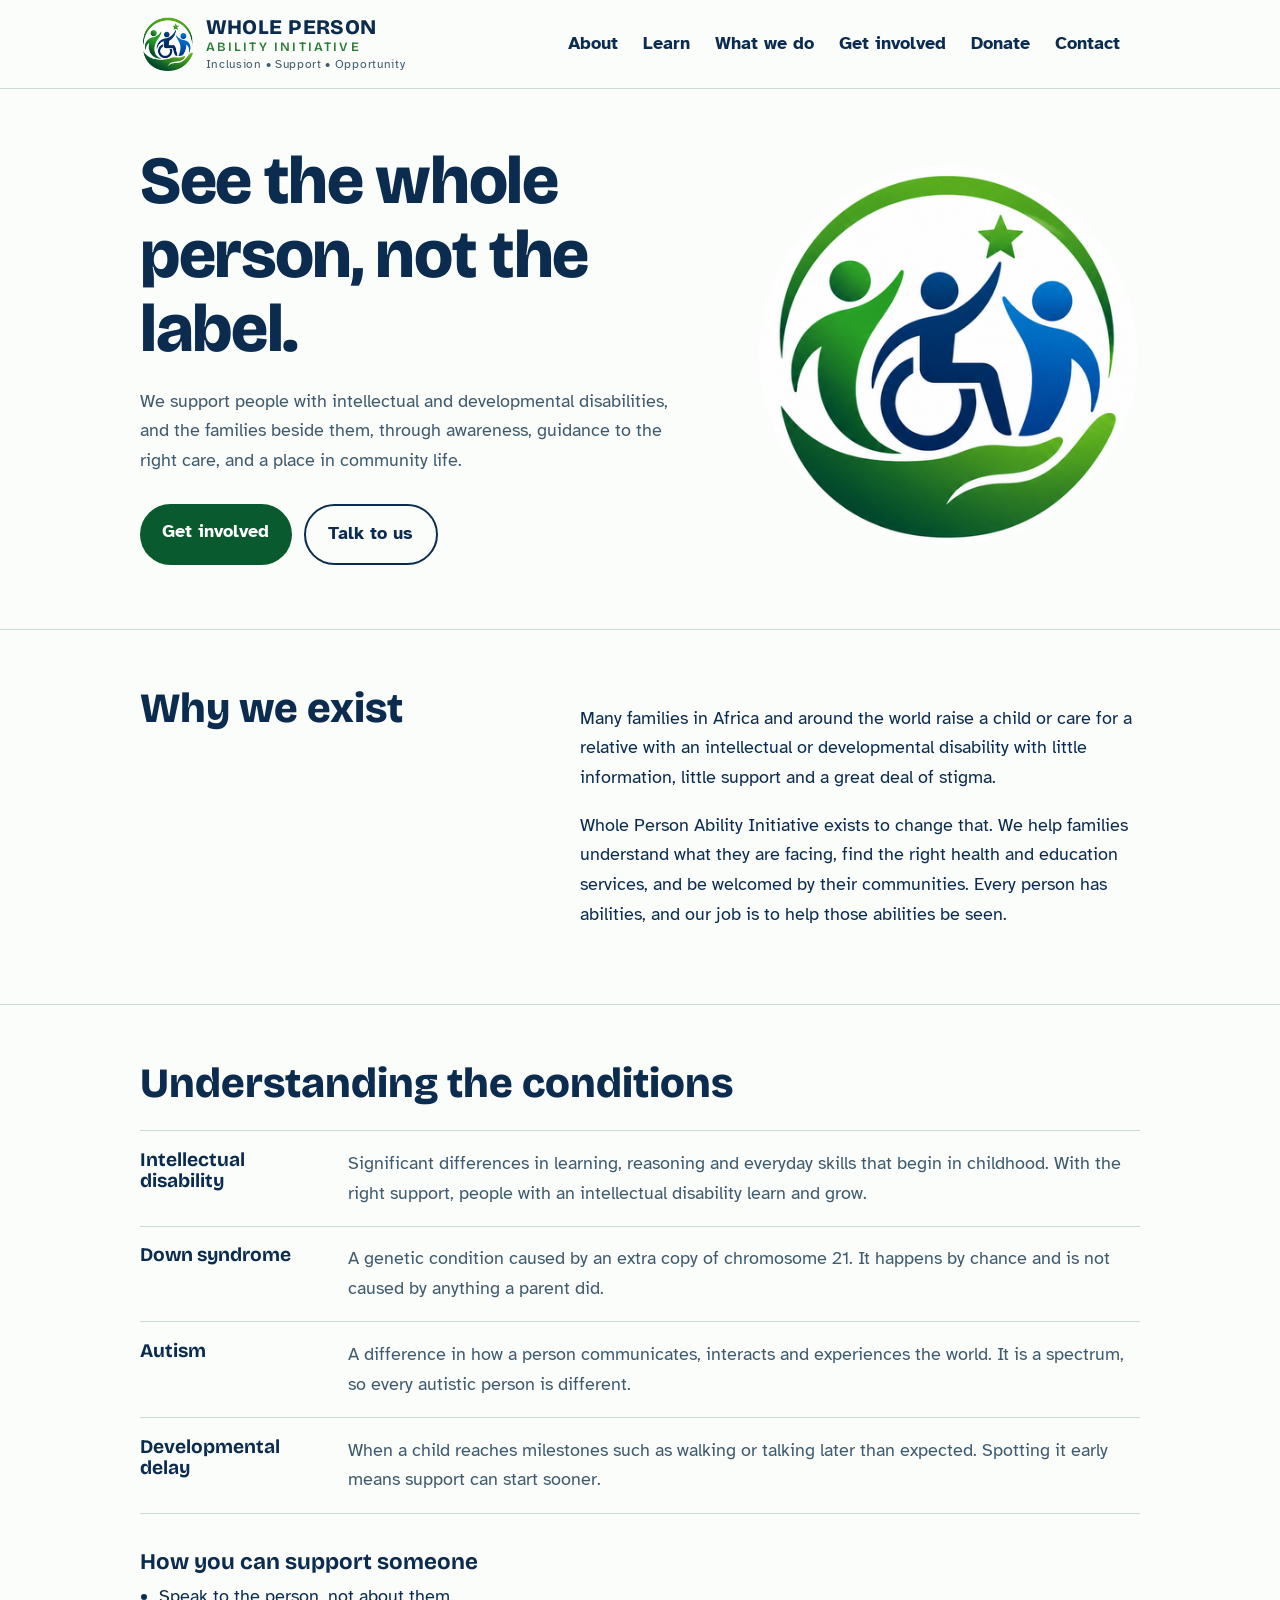
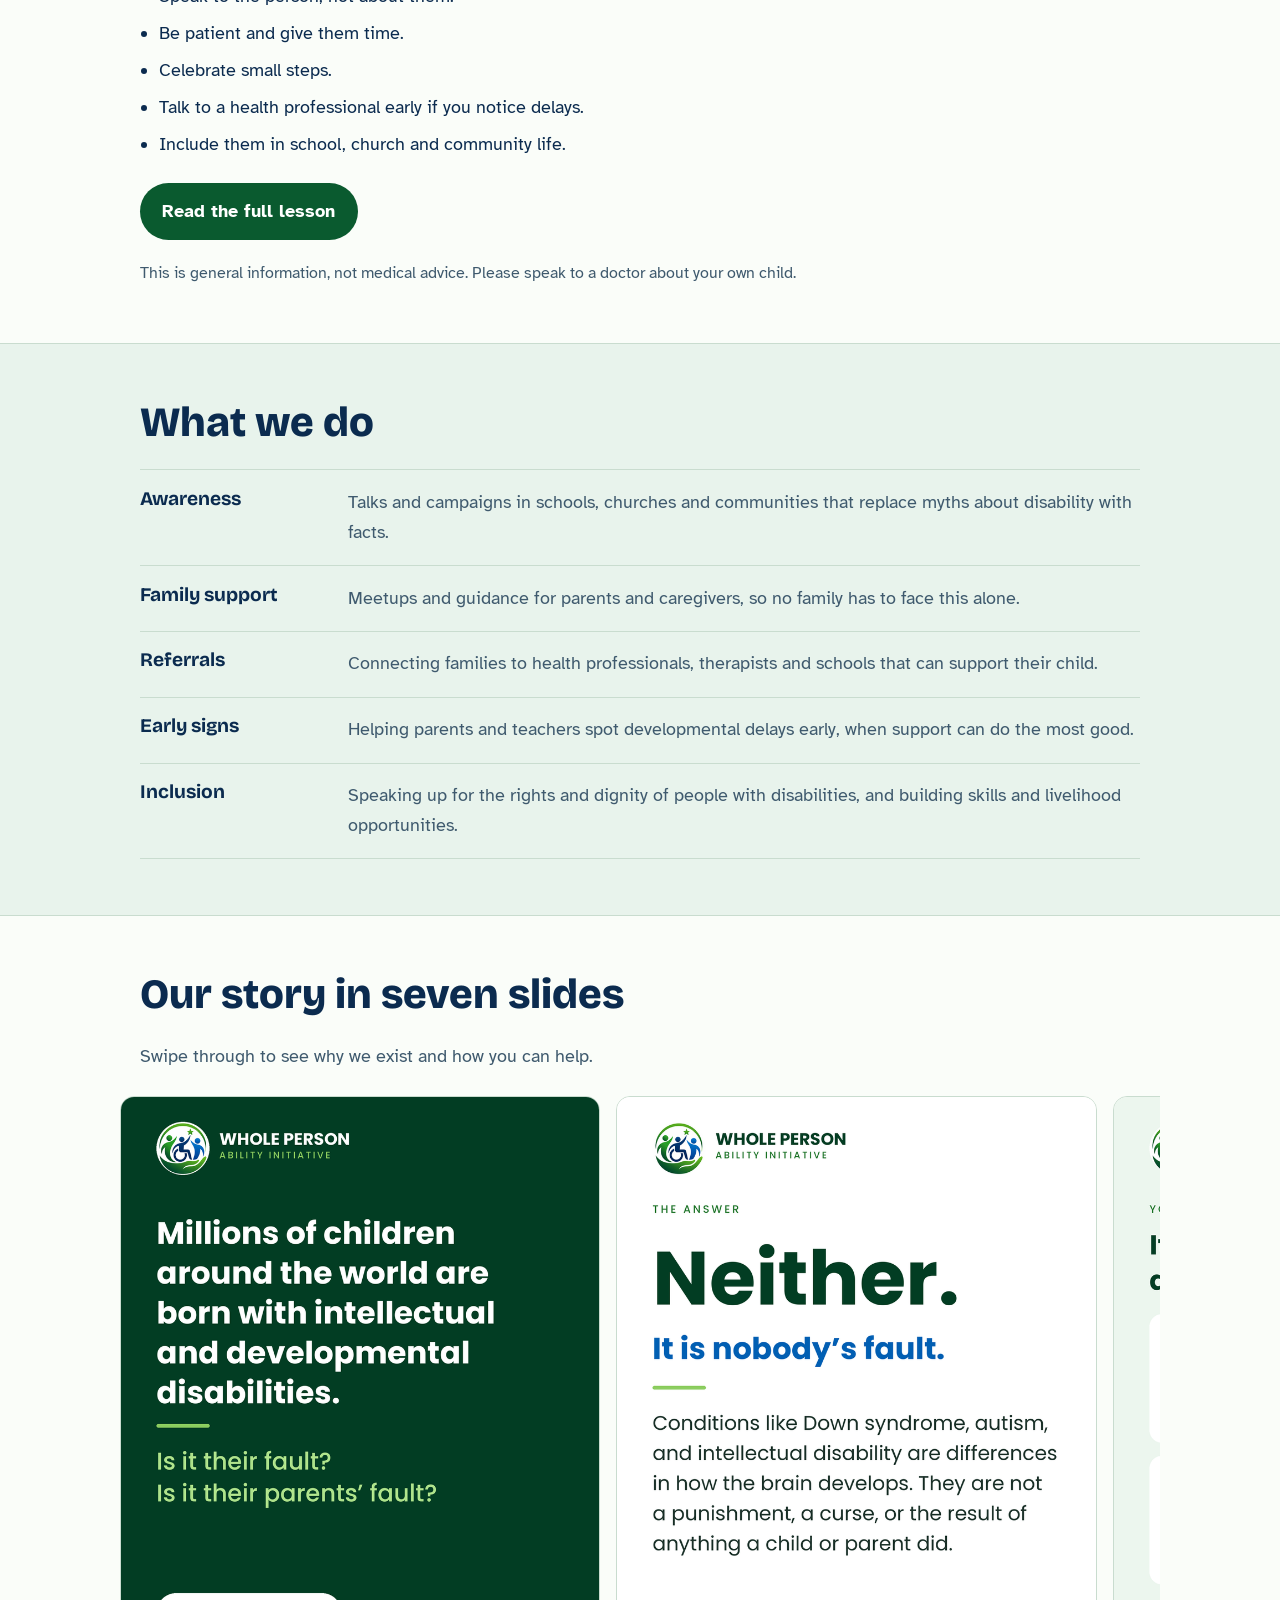
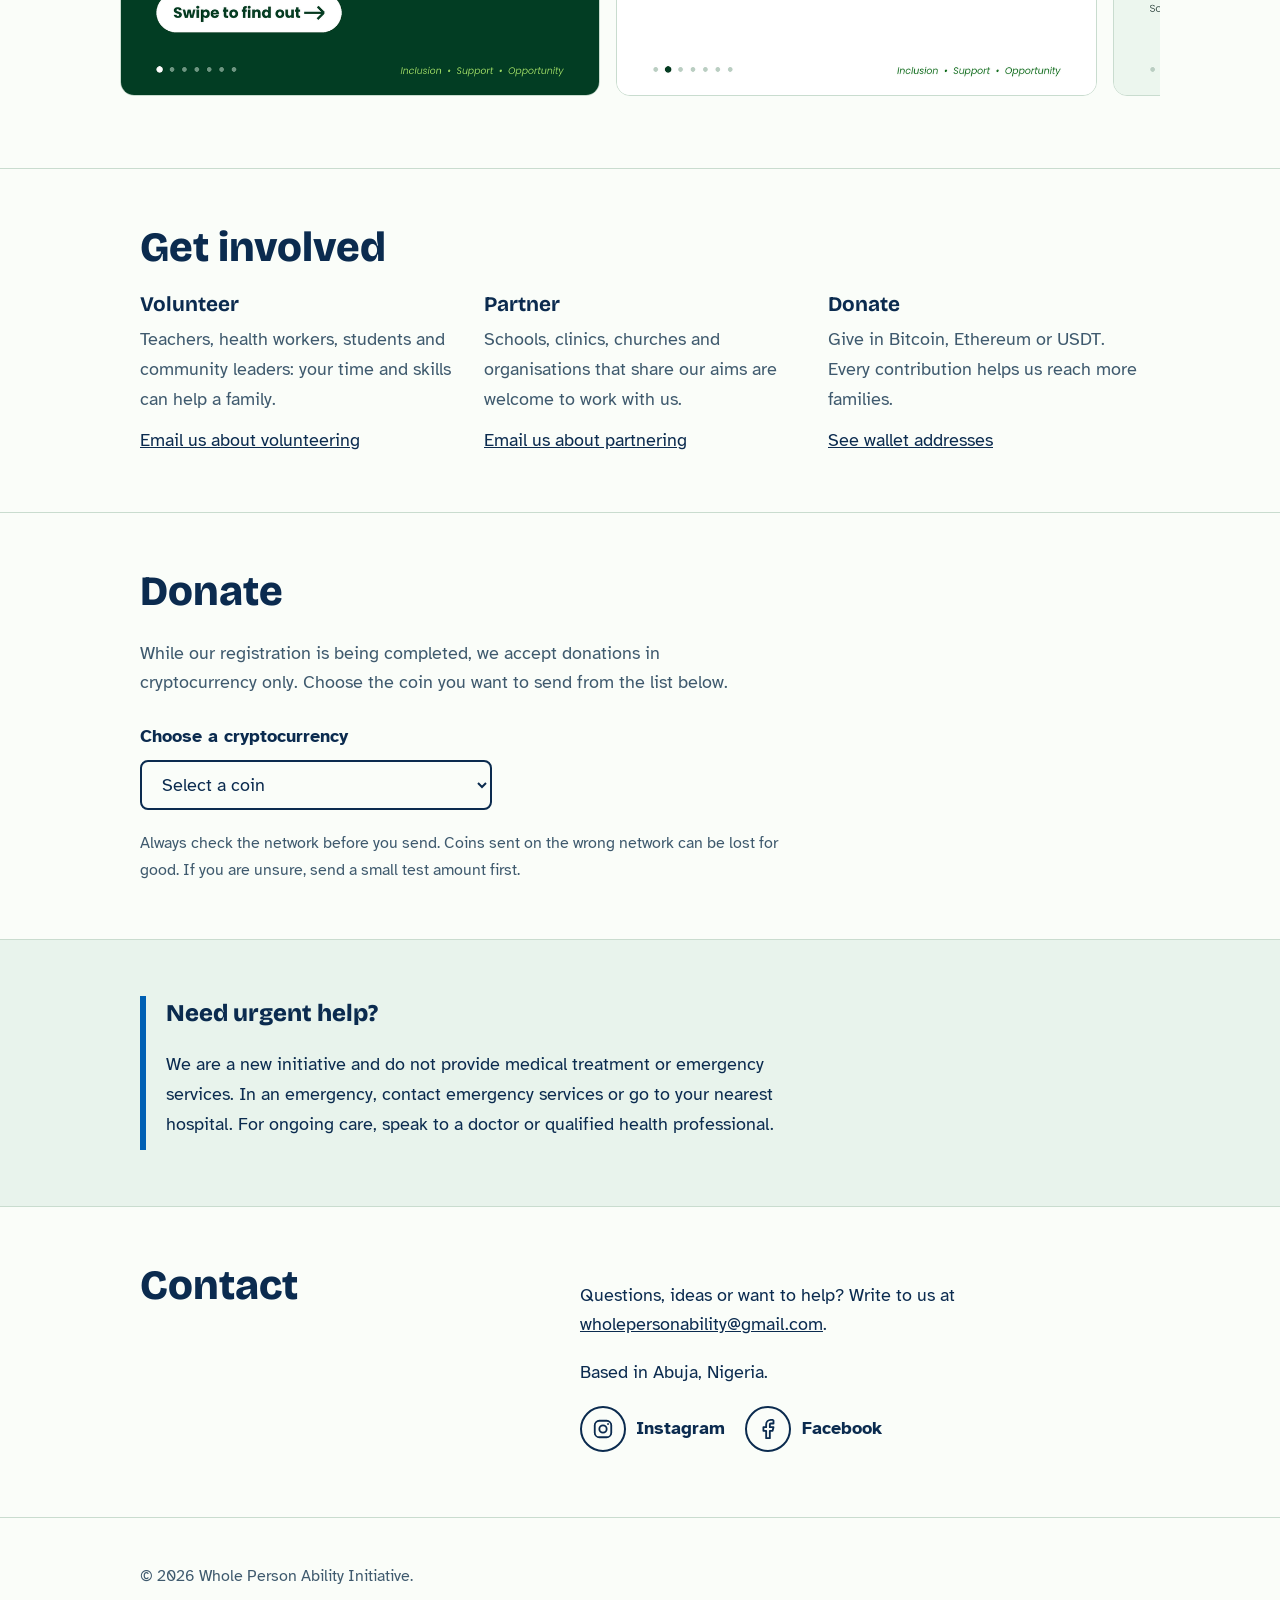
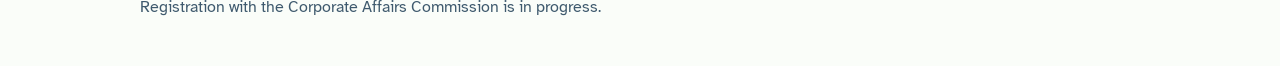
==== commit cdcc0b34: "Add lesson page" ====
--- a/index.html
+++ b/index.html
@@ -4,7 +4,7 @@
 <meta charset="utf-8">
 <meta name="viewport" content="width=device-width, initial-scale=1">
 <title>Whole Person Ability Initiative</title>
-<meta name="description" content="Whole Person Ability Initiative supports people with intellectual and developmental disabilities and their families in Nigeria through awareness, referrals and community inclusion.">
+<meta name="description" content="Whole Person Ability Initiative supports people with intellectual and developmental disabilities and their families in Africa and around the world through awareness, referrals and community inclusion.">
 <link rel="icon" href="logo-mark.png" type="image/png">
 <link rel="preconnect" href="https://fonts.googleapis.com">
 <link rel="preconnect" href="https://fonts.gstatic.com" crossorigin>
@@ -125,7 +125,7 @@
     <div class="wrap split">
       <h2>Why we exist</h2>
       <div>
-        <p>Many families in Nigeria raise a child or care for a relative with an intellectual or developmental disability with little information, little support and a great deal of stigma.</p>
+        <p>Many families in Africa and around the world raise a child or care for a relative with an intellectual or developmental disability with little information, little support and a great deal of stigma.</p>
         <p>Whole Person Ability Initiative exists to change that. We help families understand what they are facing, find the right health and education services, and be welcomed by their communities. Every person has abilities, and our job is to help those abilities be seen.</p>
       </div>
     </div>
@@ -148,6 +148,7 @@
         <li>Talk to a health professional early if you notice delays.</li>
         <li>Include them in school, church and community life.</li>
       </ul>
+      <p style="margin:1.5rem 0 0"><a class="btn" href="learn.html">Read the full lesson</a></p>
       <p class="warn">This is general information, not medical advice. Please speak to a doctor about your own child.</p>
     </div>
   </section>
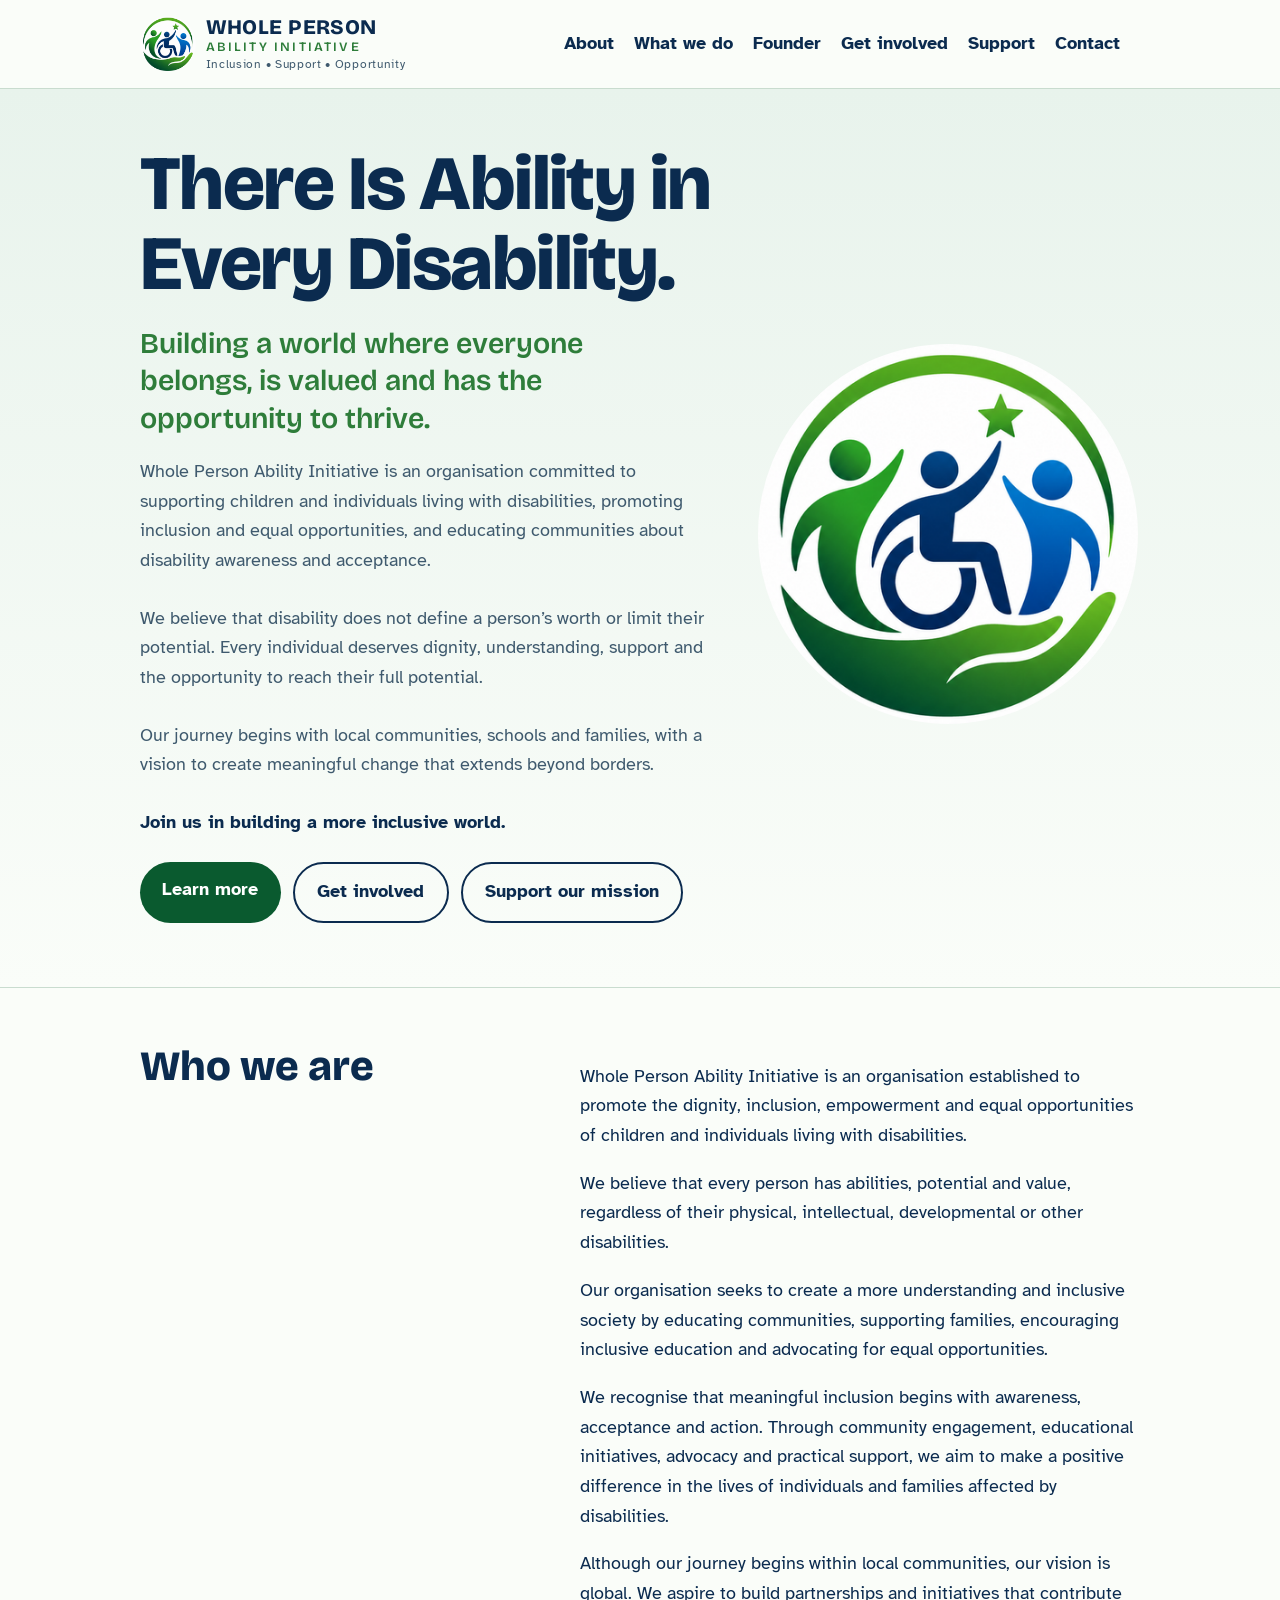
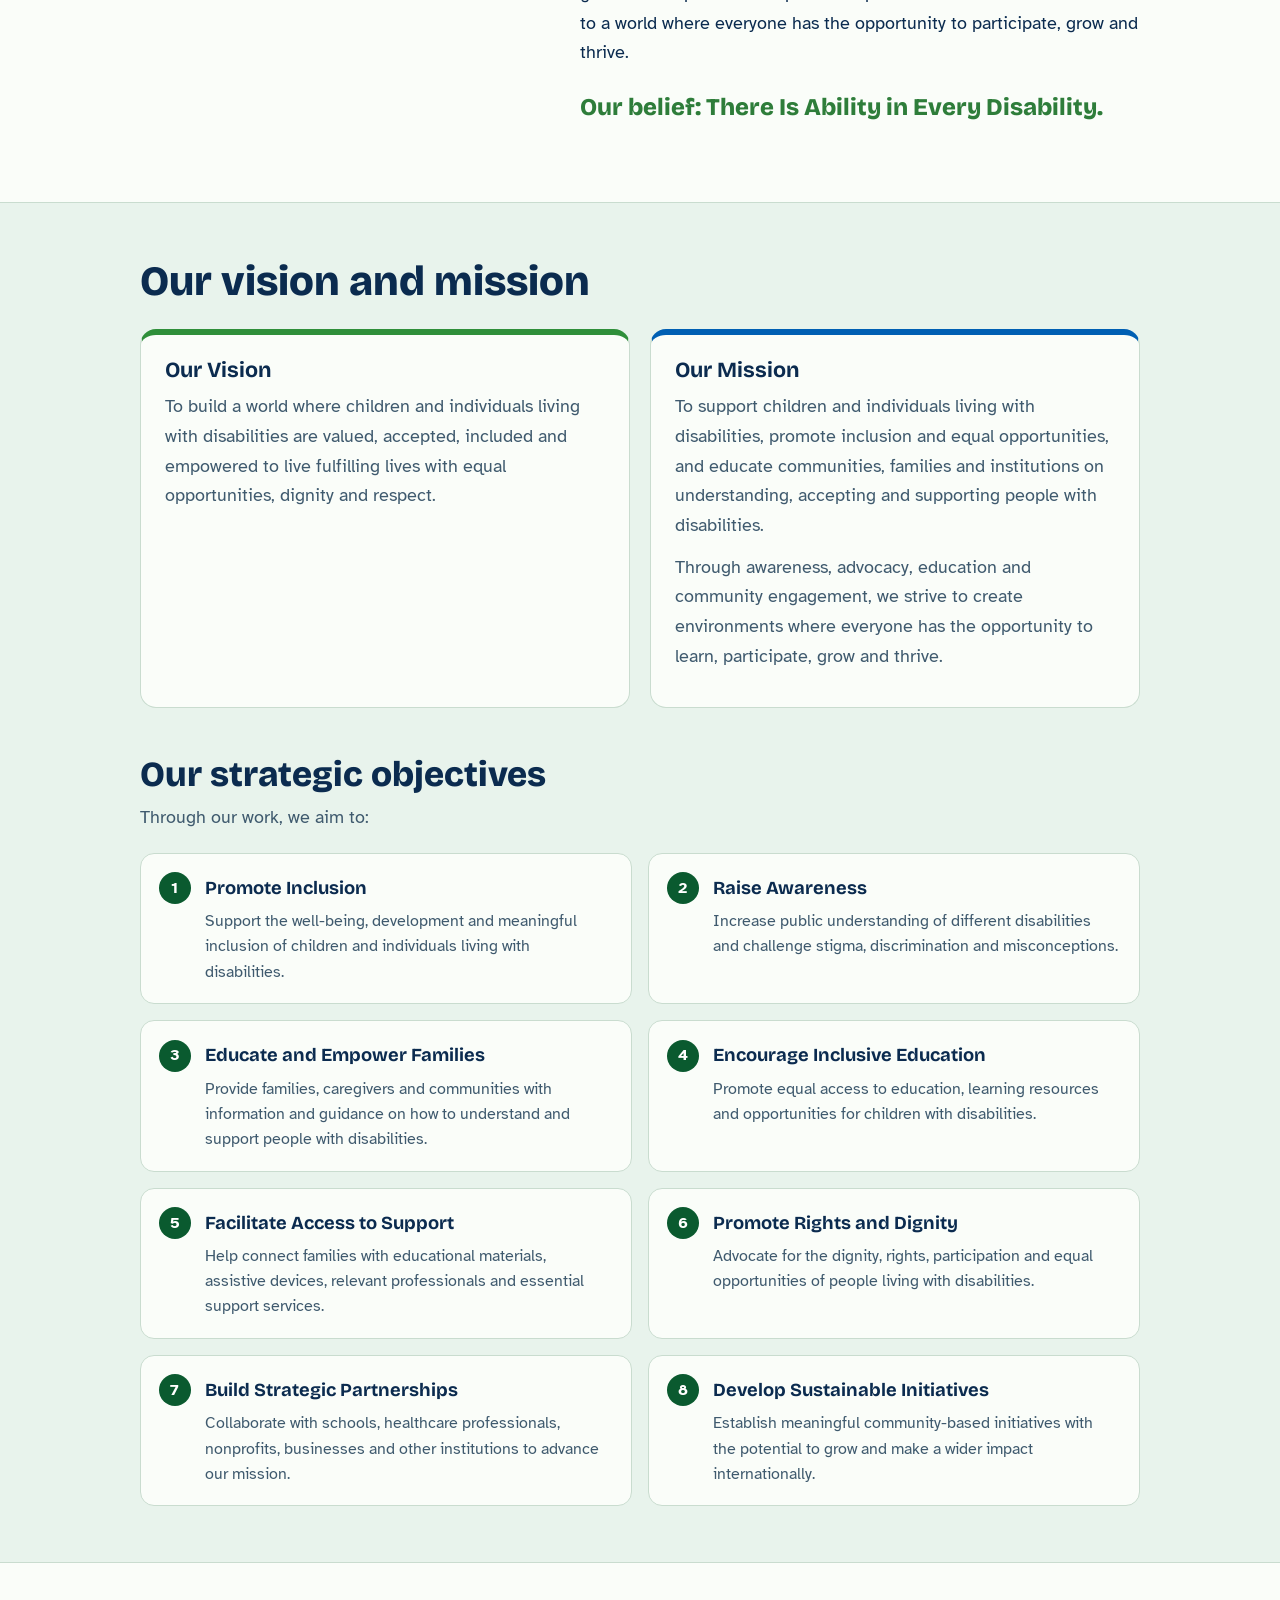
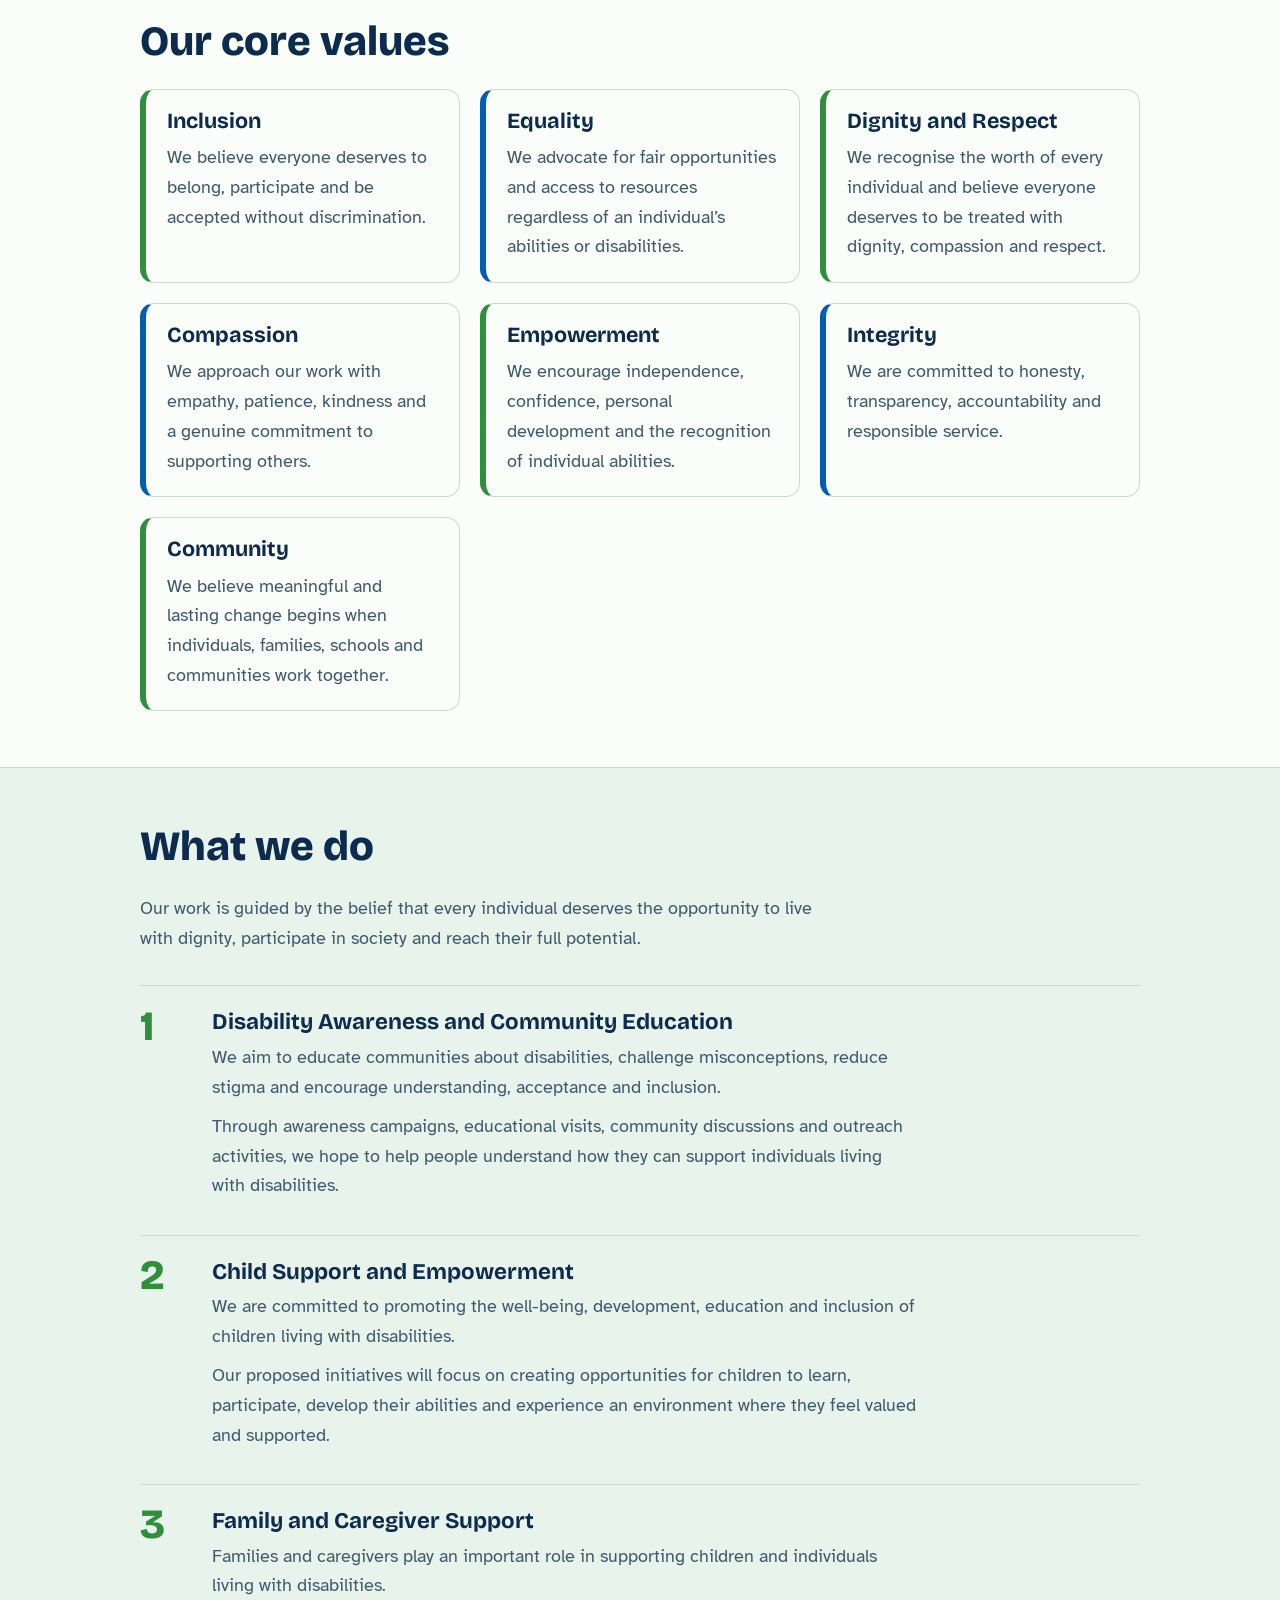
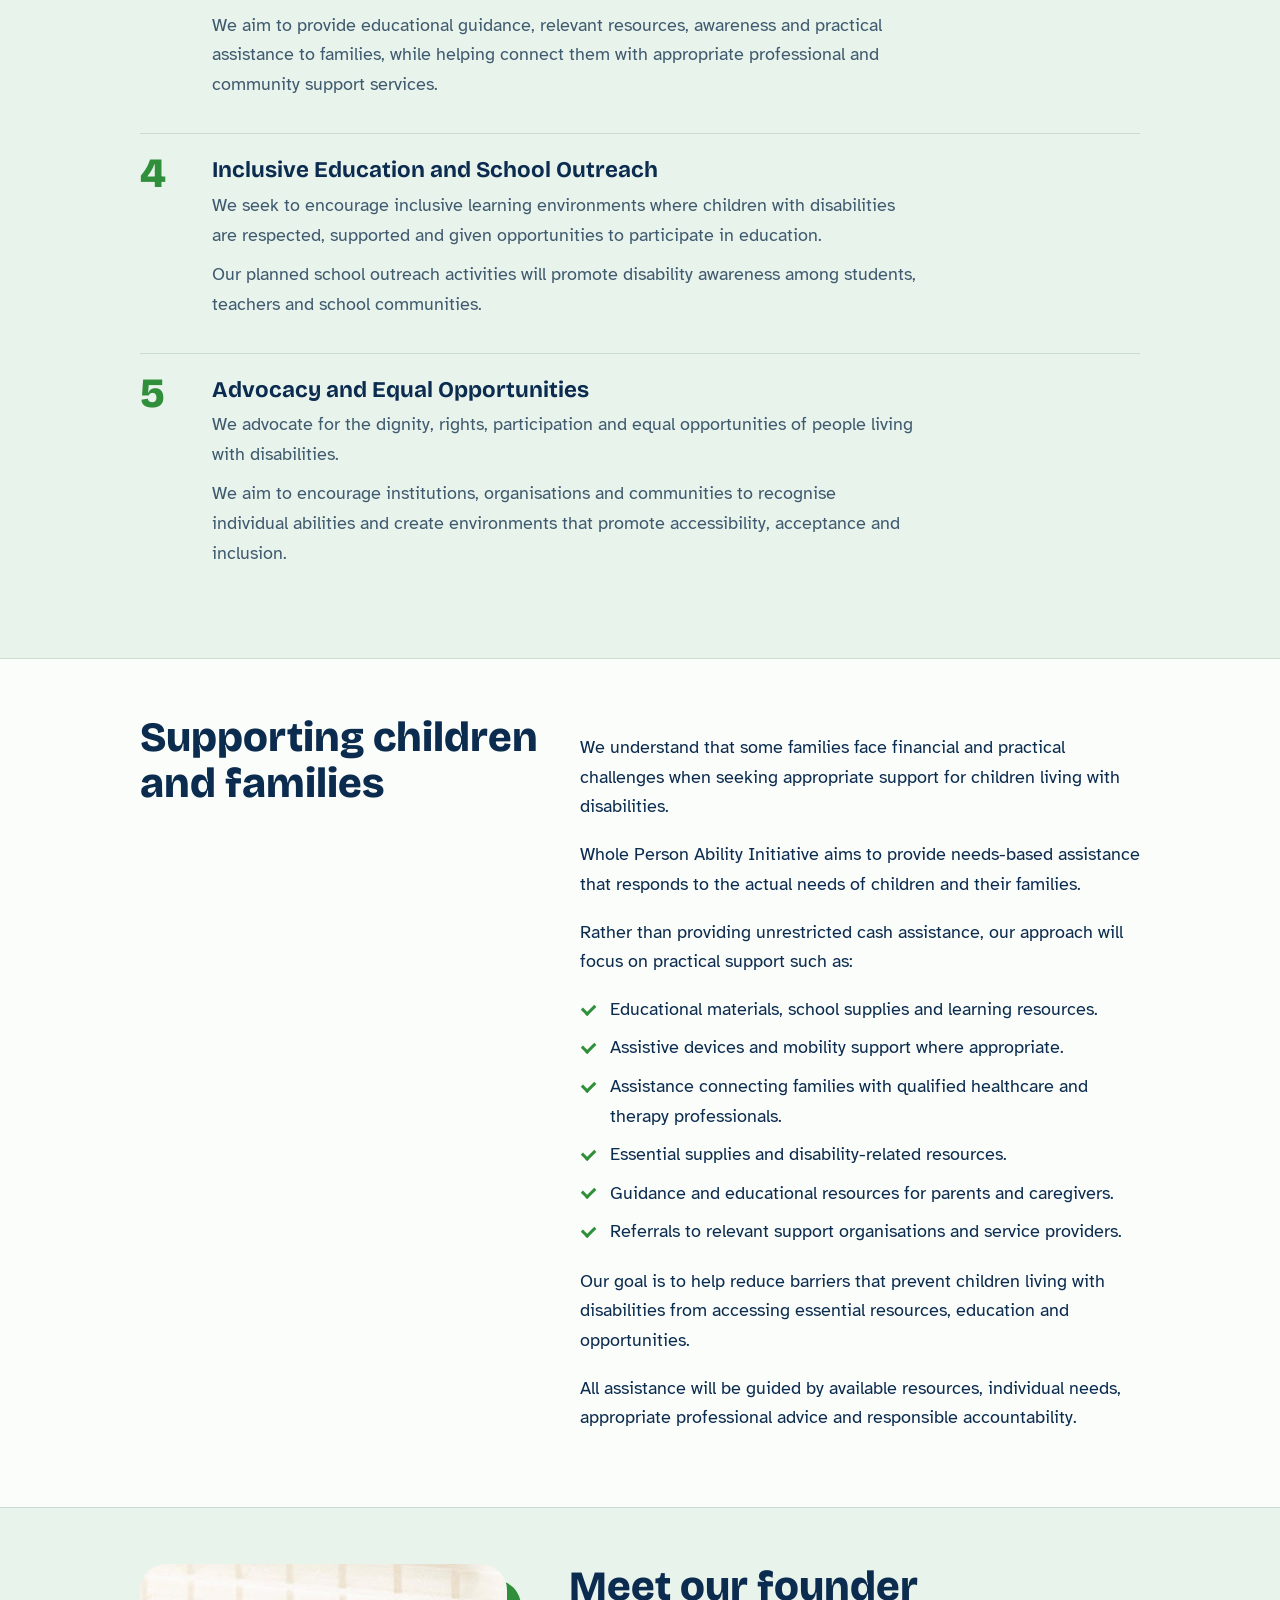
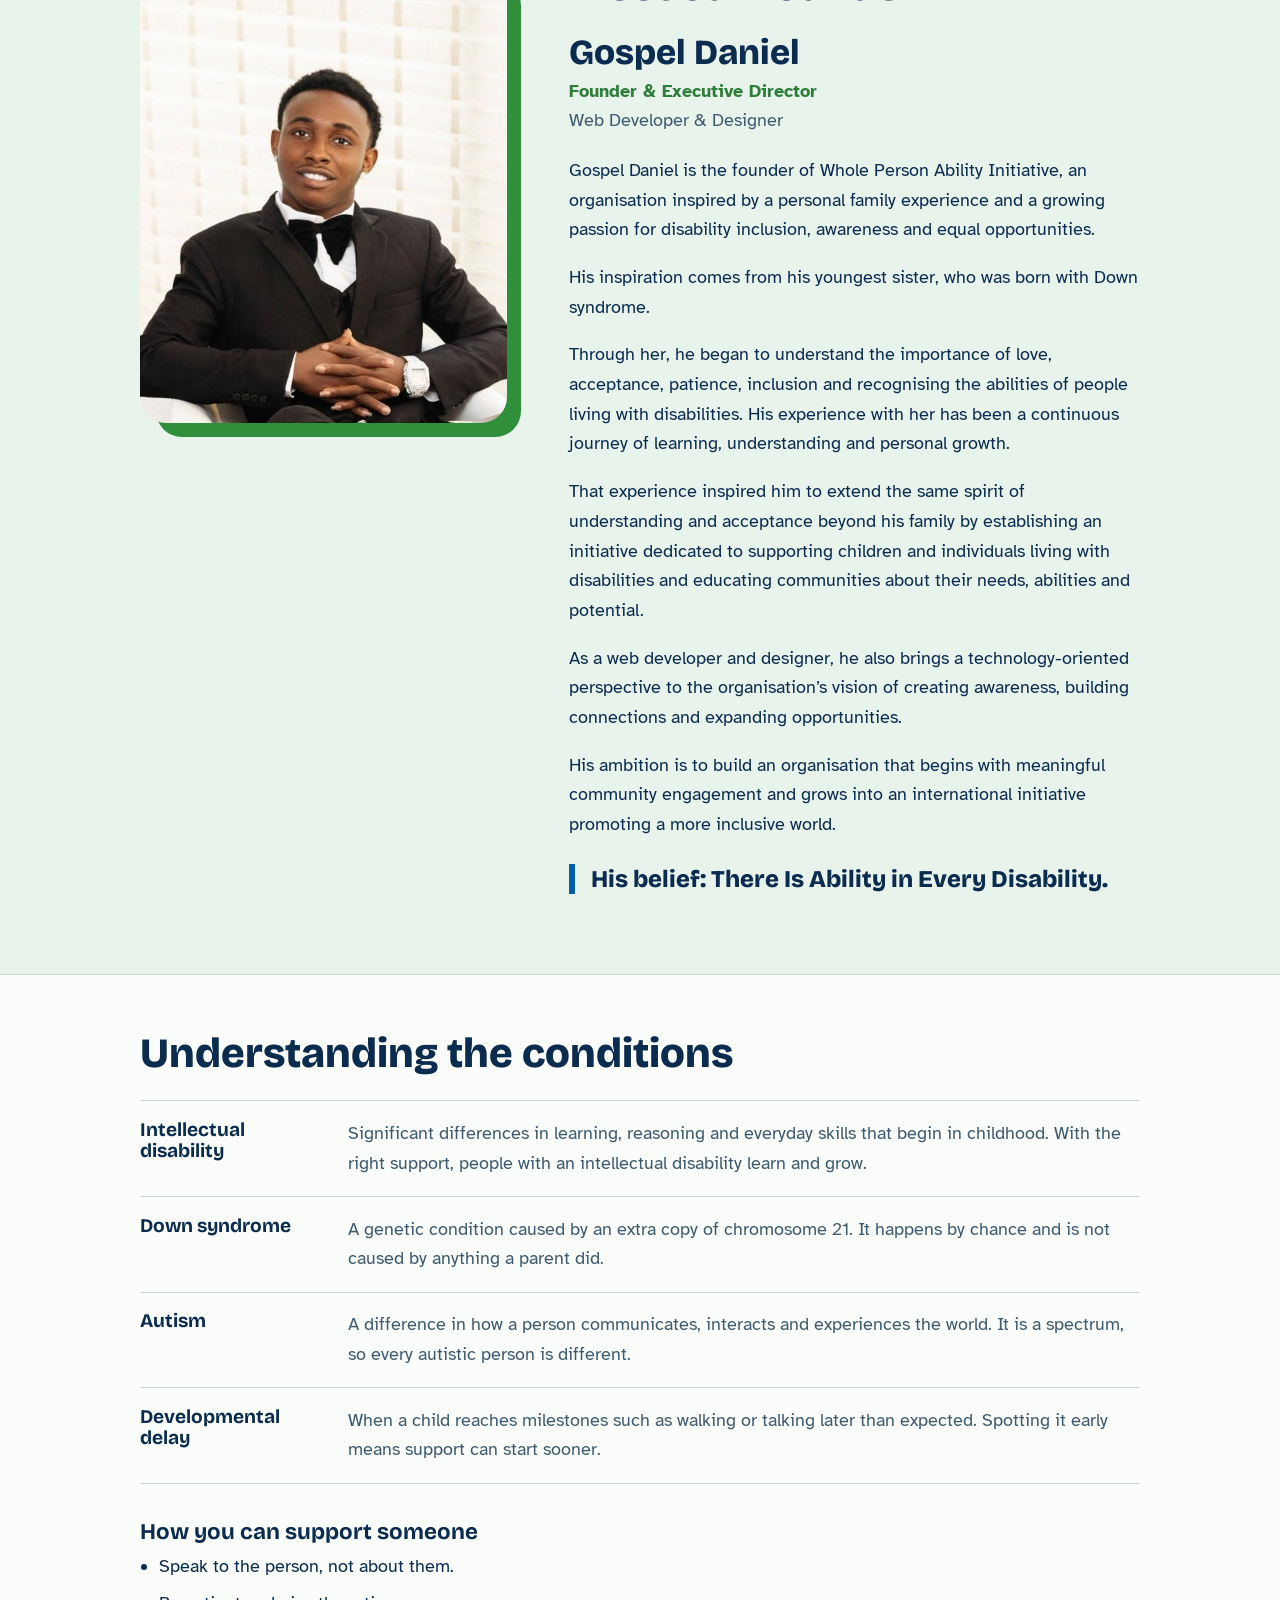
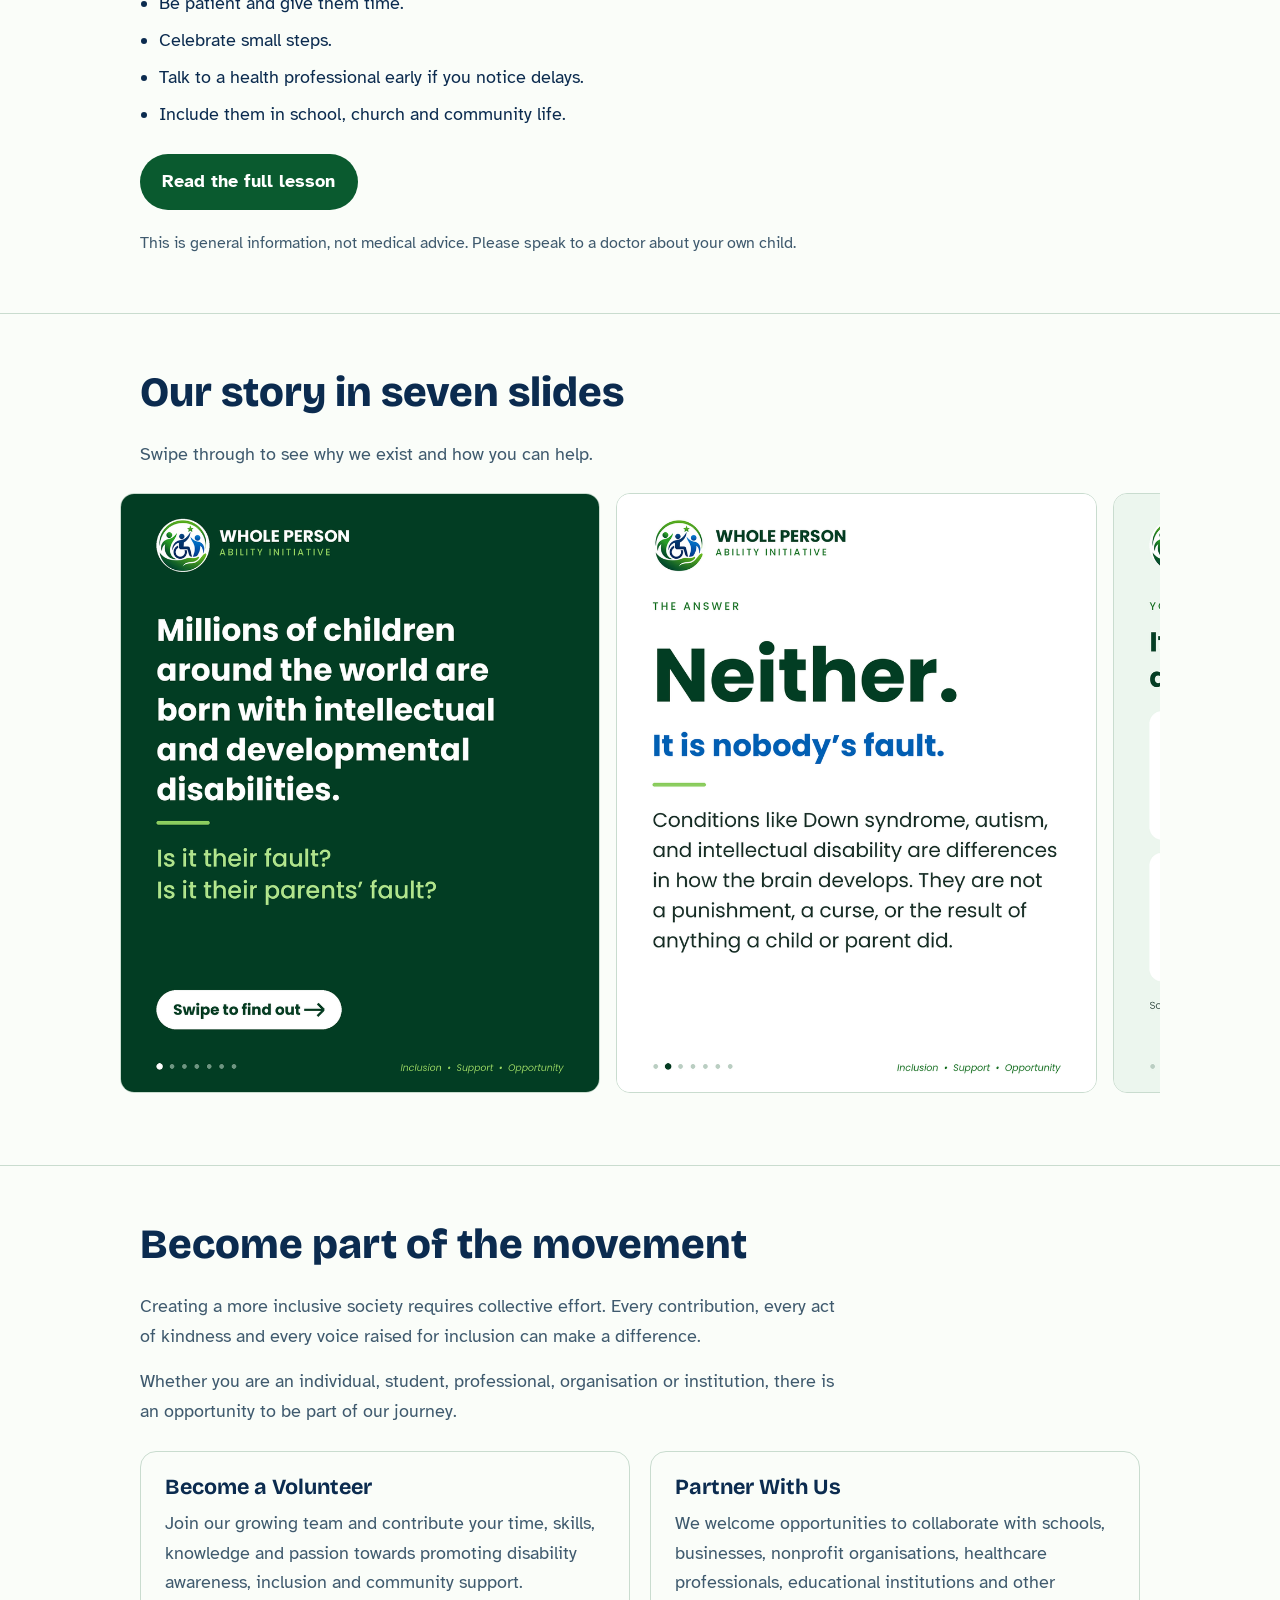
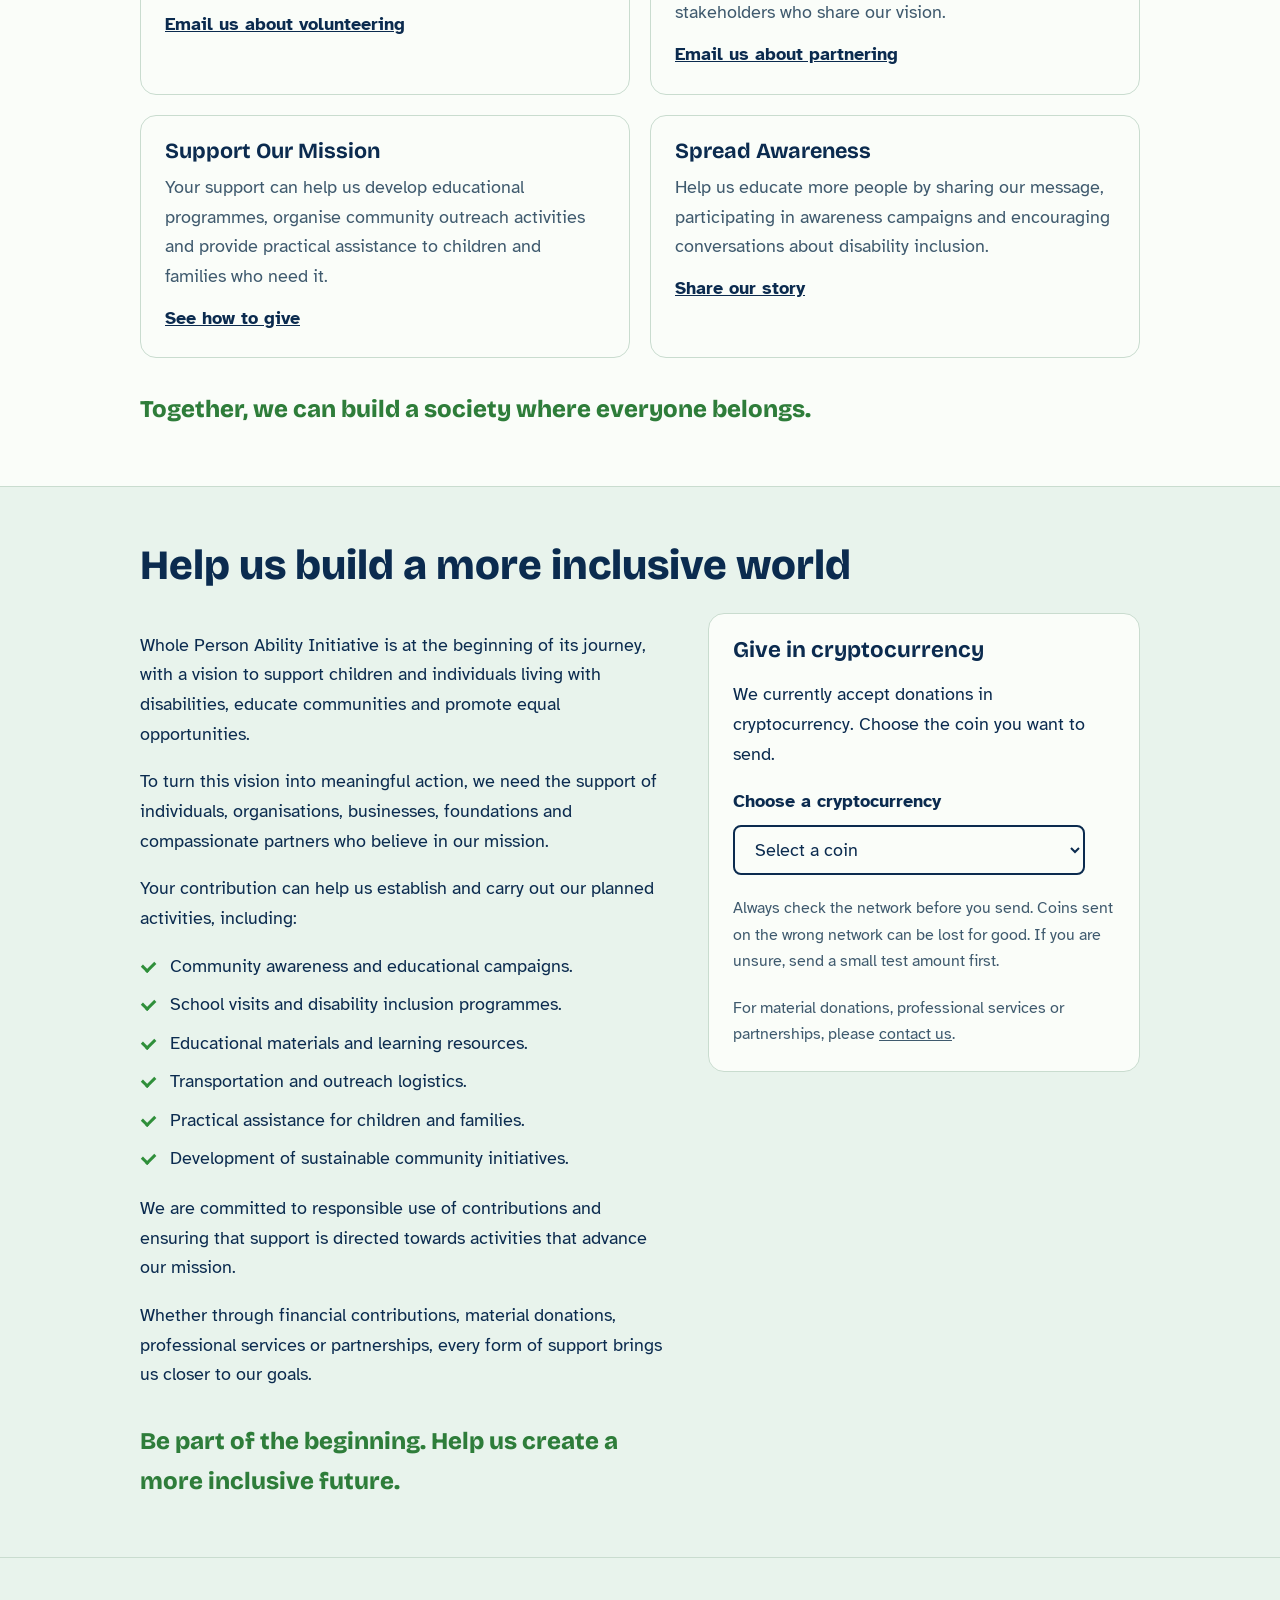
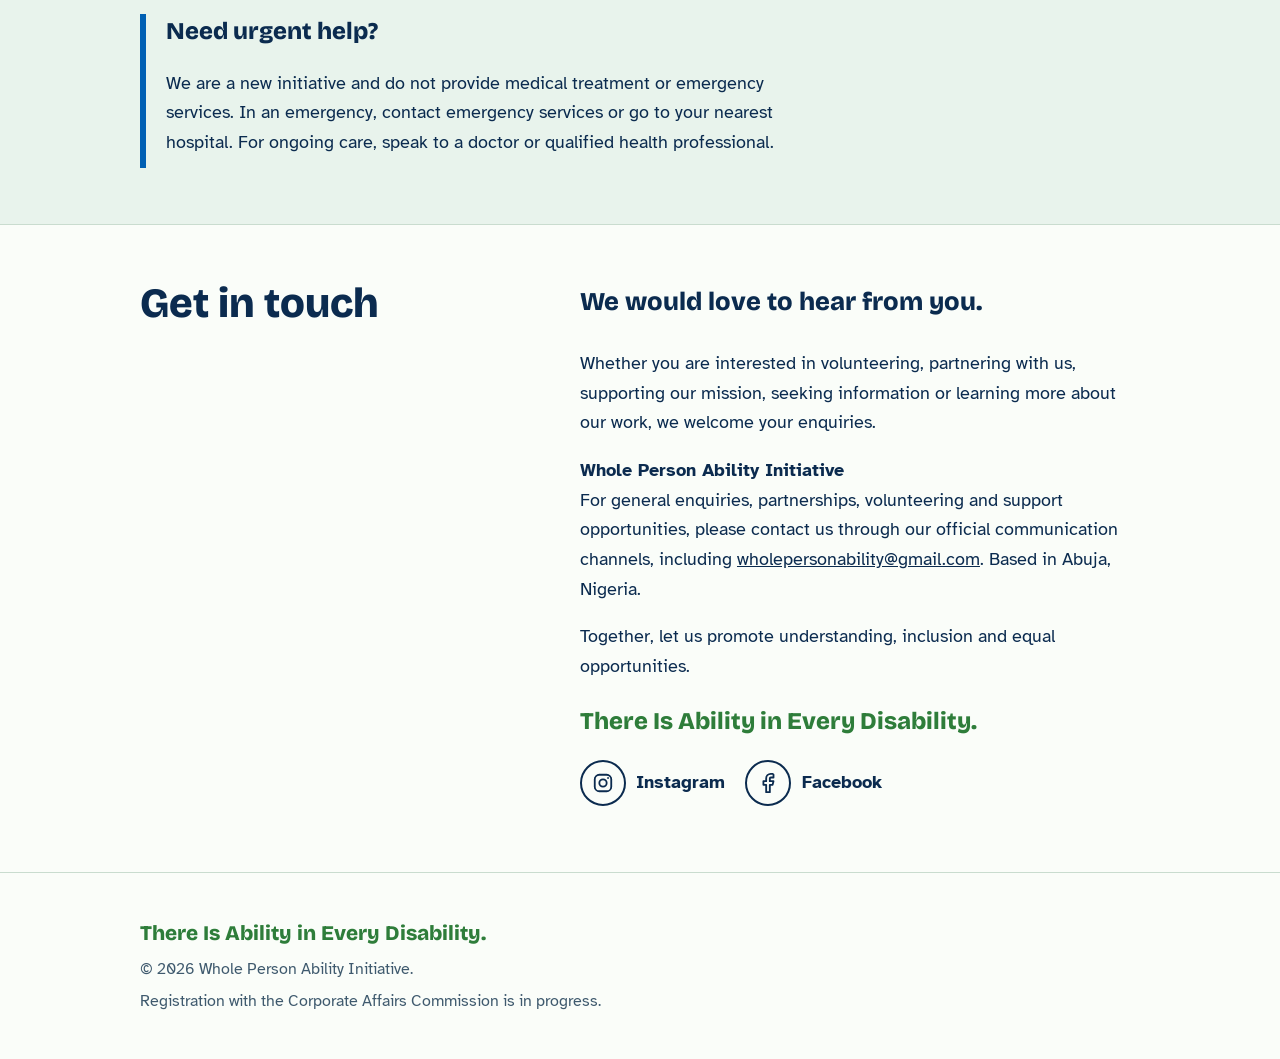
==== commit f47cf2b1: "Add strategic objectives" ====
--- a/index.html
+++ b/index.html
@@ -88,6 +88,50 @@
   .work li{grid-template-columns:1fr;gap:.25rem}
   .mark{max-width:260px;order:-1;justify-self:start}
 }
+
+.hero{background:linear-gradient(180deg,var(--sky),var(--paper))}
+.hero h1{font-size:clamp(2.6rem,7vw,4.8rem);line-height:1.04}
+.hero .sub{font-family:"Bricolage Grotesque",sans-serif;font-size:clamp(1.3rem,2.6vw,1.8rem);font-weight:600;line-height:1.3;color:var(--leafText);max-width:34rem;margin:1.25rem 0 1.25rem}
+.hero p{max-width:36rem}.hero .join{font-weight:700;color:var(--text);margin-bottom:1.5rem}
+.hero .btns .btn.alt{border-color:var(--text);color:var(--text)}
+.intro{max-width:44rem;color:var(--muted);margin:0 0 1rem}
+.belief,.fq{font-family:"Bricolage Grotesque",sans-serif;font-size:1.5rem;font-weight:800;line-height:1.25;color:var(--leafText);margin-top:1.5rem}
+.fq{border-left:6px solid var(--rose);padding-left:1rem;color:var(--text)}
+.vm,.values,.ways{display:grid;gap:1.25rem;margin-top:1.5rem}
+.vm{grid-template-columns:1fr 1fr}.values{grid-template-columns:repeat(3,1fr)}.ways{grid-template-columns:1fr 1fr}
+.vm article,.ways article{background:var(--paper);border:1px solid var(--line);border-radius:16px;padding:1.5rem}
+.vm article:first-child{border-top:6px solid var(--sun)}.vm article:last-child{border-top:6px solid var(--rose)}
+.values article{border:1px solid var(--line);border-radius:14px;padding:1.25rem 1.3rem;border-left:6px solid var(--sun)}
+.values article:nth-child(even){border-left-color:var(--rose)}
+.vm h3,.values h3,.ways h3{font-size:1.35rem;margin-bottom:.6rem}
+.vm p,.values p,.ways p{margin:0 0 .75rem;color:var(--muted)}.values p{margin:0}
+.prog{list-style:none;counter-reset:p;margin:2rem 0 0;padding:0}
+.prog li{counter-increment:p;position:relative;padding:1.5rem 0 1.5rem 4.5rem;border-top:1px solid var(--line)}
+.prog li::before{content:counter(p);position:absolute;left:0;top:1.2rem;font-family:"Bricolage Grotesque",sans-serif;font-weight:800;font-size:2.6rem;color:var(--sun);line-height:1}
+.prog h3{font-size:1.4rem;margin-bottom:.5rem}.prog p{margin:0 0 .6rem;color:var(--muted);max-width:44rem}
+.checks{list-style:none;padding:0;margin:0 0 1.25rem}
+.checks li{position:relative;padding-left:1.9rem;margin:.55rem 0}
+.checks li::before{content:"";position:absolute;left:.15rem;top:.55rem;width:.6rem;height:.35rem;border-left:3px solid var(--sun);border-bottom:3px solid var(--sun);transform:rotate(-45deg)}
+.fgrid{display:grid;grid-template-columns:.8fr 1.2fr;gap:3rem;align-items:start}
+.fphoto{position:relative;isolation:isolate;margin:0 14px 14px 0}
+.fphoto::before{content:"";position:absolute;inset:16px -14px -14px 16px;background:var(--sun);border-radius:26px;z-index:-1}
+.fphoto img{display:block;width:100%;height:auto;aspect-ratio:4/5;object-fit:cover;border-radius:26px}
+.fname{font-family:"Bricolage Grotesque",sans-serif;font-size:2.2rem;font-weight:800;margin:.5rem 0 0;line-height:1.1}
+.frole{font-weight:700;color:var(--leafText);margin:.25rem 0 0}.frole2{color:var(--muted);margin:0 0 1.25rem}
+.ways a{font-weight:700}.closer{font-family:"Bricolage Grotesque",sans-serif;font-size:1.5rem;font-weight:800;margin:2rem 0 0;color:var(--leafText)}
+.split2{display:grid;grid-template-columns:1.1fr .9fr;gap:2.5rem;margin-top:1.5rem}
+.give{background:var(--paper);border:1px solid var(--line);border-radius:16px;padding:1.5rem;align-self:start}
+.give h3{font-size:1.4rem;margin-bottom:.5rem}
+.lead{font-family:"Bricolage Grotesque",sans-serif;font-size:1.6rem;font-weight:800;margin-top:0}
+.tag2{font-family:"Bricolage Grotesque",sans-serif;font-weight:800;font-size:1.3rem;color:var(--leafText)}
+@media (max-width:860px){.vm,.ways,.fgrid,.split2{grid-template-columns:1fr}.values{grid-template-columns:1fr 1fr}.fphoto{max-width:340px}}
+@media (max-width:560px){.values{grid-template-columns:1fr}.prog li{padding-left:3.4rem}.prog li::before{font-size:2rem}}
+.so{font-size:clamp(1.6rem,3.5vw,2.2rem);font-weight:800;margin:3rem 0 .5rem}
+.objs{list-style:none;counter-reset:o;display:grid;grid-template-columns:1fr 1fr;gap:1rem;margin:1.25rem 0 0;padding:0}
+.objs li{counter-increment:o;position:relative;background:var(--paper);border:1px solid var(--line);border-radius:14px;padding:1.2rem 1.3rem 1.2rem 4rem}
+.objs li::before{content:counter(o);position:absolute;left:1.1rem;top:1.15rem;width:2rem;height:2rem;border-radius:50%;background:var(--btnbg);color:var(--btnfg);font-weight:700;display:grid;place-items:center;font-size:1rem}
+.objs h4{font-family:"Bricolage Grotesque",sans-serif;font-size:1.15rem;margin:0 0 .3rem}.objs p{margin:0;color:var(--muted);font-size:1.02rem;line-height:1.55}
+@media (max-width:760px){.objs{grid-template-columns:1fr}}
 </style>
 </head>
 <body>
@@ -95,14 +139,7 @@
 <header class="top">
   <div class="wrap">
     <a class="brand" href="#top"><img src="logo-mark.png" width="56" height="56" alt=""><span class="lockup"><b>WHOLE PERSON</b><i>ABILITY INITIATIVE</i><small>Inclusion &bull; Support &bull; Opportunity</small></span></a>
-    <nav aria-label="Main">
-      <a href="#about">About</a>
-      <a href="#understand">Learn</a>
-      <a href="#work">What we do</a>
-      <a href="#help">Get involved</a>
-      <a href="#donate">Donate</a>
-      <a href="#contact">Contact</a>
-    </nav>
+    <nav aria-label="Main"><a href="#about">About</a><a href="#work">What we do</a><a href="#founder">Founder</a><a href="#help">Get involved</a><a href="#donate">Support</a><a href="#contact">Contact</a></nav>
   </div>
 </header>
 
@@ -110,12 +147,13 @@
   <div class="hero">
     <div class="wrap">
       <div>
-        <h1>See the whole person, not the label.</h1>
-        <p>We support people with intellectual and developmental disabilities, and the families beside them, through awareness, guidance to the right care, and a place in community life.</p>
-        <div class="btns">
-          <a class="btn" href="#help">Get involved</a>
-          <a class="btn alt" href="#contact">Talk to us</a>
-        </div>
+        <h1>There Is Ability in Every Disability.</h1>
+        <p class="sub">Building a world where everyone belongs, is valued and has the opportunity to thrive.</p>
+        <p>Whole Person Ability Initiative is an organisation committed to supporting children and individuals living with disabilities, promoting inclusion and equal opportunities, and educating communities about disability awareness and acceptance.</p>
+        <p>We believe that disability does not define a person’s worth or limit their potential. Every individual deserves dignity, understanding, support and the opportunity to reach their full potential.</p>
+        <p>Our journey begins with local communities, schools and families, with a vision to create meaningful change that extends beyond borders.</p>
+        <p class="join">Join us in building a more inclusive world.</p>
+        <div class="btns"><a class="btn" href="#about">Learn more</a><a class="btn alt" href="#help">Get involved</a><a class="btn alt" href="#donate">Support our mission</a></div>
       </div>
       <img class="mark" src="logo-mark.png" width="380" height="380" alt="Whole Person Ability Initiative emblem: three figures reaching up toward a star, held by an open hand">
     </div>
@@ -123,10 +161,96 @@
 
   <section id="about">
     <div class="wrap split">
-      <h2>Why we exist</h2>
+      <h2>Who we are</h2>
       <div>
-        <p>Many families in Africa and around the world raise a child or care for a relative with an intellectual or developmental disability with little information, little support and a great deal of stigma.</p>
-        <p>Whole Person Ability Initiative exists to change that. We help families understand what they are facing, find the right health and education services, and be welcomed by their communities. Every person has abilities, and our job is to help those abilities be seen.</p>
+        <p>Whole Person Ability Initiative is an organisation established to promote the dignity, inclusion, empowerment and equal opportunities of children and individuals living with disabilities.</p>
+        <p>We believe that every person has abilities, potential and value, regardless of their physical, intellectual, developmental or other disabilities.</p>
+        <p>Our organisation seeks to create a more understanding and inclusive society by educating communities, supporting families, encouraging inclusive education and advocating for equal opportunities.</p>
+        <p>We recognise that meaningful inclusion begins with awareness, acceptance and action. Through community engagement, educational initiatives, advocacy and practical support, we aim to make a positive difference in the lives of individuals and families affected by disabilities.</p>
+        <p>Although our journey begins within local communities, our vision is global. We aspire to build partnerships and initiatives that contribute to a world where everyone has the opportunity to participate, grow and thrive.</p>
+        <p class="belief">Our belief: There Is Ability in Every Disability.</p>
+      </div>
+    </div>
+  </section>
+
+  <section id="vision" class="band">
+    <div class="wrap">
+      <h2>Our vision and mission</h2>
+      <div class="vm">
+        <article><h3>Our Vision</h3><p>To build a world where children and individuals living with disabilities are valued, accepted, included and empowered to live fulfilling lives with equal opportunities, dignity and respect.</p></article>
+        <article><h3>Our Mission</h3><p>To support children and individuals living with disabilities, promote inclusion and equal opportunities, and educate communities, families and institutions on understanding, accepting and supporting people with disabilities.</p><p>Through awareness, advocacy, education and community engagement, we strive to create environments where everyone has the opportunity to learn, participate, grow and thrive.</p></article>
+      </div>
+      <h3 class="so">Our strategic objectives</h3>
+      <p class="intro">Through our work, we aim to:</p>
+      <ol class="objs"><li><h4>Promote Inclusion</h4><p>Support the well-being, development and meaningful inclusion of children and individuals living with disabilities.</p></li><li><h4>Raise Awareness</h4><p>Increase public understanding of different disabilities and challenge stigma, discrimination and misconceptions.</p></li><li><h4>Educate and Empower Families</h4><p>Provide families, caregivers and communities with information and guidance on how to understand and support people with disabilities.</p></li><li><h4>Encourage Inclusive Education</h4><p>Promote equal access to education, learning resources and opportunities for children with disabilities.</p></li><li><h4>Facilitate Access to Support</h4><p>Help connect families with educational materials, assistive devices, relevant professionals and essential support services.</p></li><li><h4>Promote Rights and Dignity</h4><p>Advocate for the dignity, rights, participation and equal opportunities of people living with disabilities.</p></li><li><h4>Build Strategic Partnerships</h4><p>Collaborate with schools, healthcare professionals, nonprofits, businesses and other institutions to advance our mission.</p></li><li><h4>Develop Sustainable Initiatives</h4><p>Establish meaningful community-based initiatives with the potential to grow and make a wider impact internationally.</p></li></ol>
+    </div>
+  </section>
+
+  <section id="values">
+    <div class="wrap">
+      <h2>Our core values</h2>
+      <div class="values">
+        <article><h3>Inclusion</h3><p>We believe everyone deserves to belong, participate and be accepted without discrimination.</p></article>
+        <article><h3>Equality</h3><p>We advocate for fair opportunities and access to resources regardless of an individual’s abilities or disabilities.</p></article>
+        <article><h3>Dignity and Respect</h3><p>We recognise the worth of every individual and believe everyone deserves to be treated with dignity, compassion and respect.</p></article>
+        <article><h3>Compassion</h3><p>We approach our work with empathy, patience, kindness and a genuine commitment to supporting others.</p></article>
+        <article><h3>Empowerment</h3><p>We encourage independence, confidence, personal development and the recognition of individual abilities.</p></article>
+        <article><h3>Integrity</h3><p>We are committed to honesty, transparency, accountability and responsible service.</p></article>
+        <article><h3>Community</h3><p>We believe meaningful and lasting change begins when individuals, families, schools and communities work together.</p></article>
+      </div>
+    </div>
+  </section>
+
+  <section id="work" class="band">
+    <div class="wrap">
+      <h2>What we do</h2>
+      <p class="intro">Our work is guided by the belief that every individual deserves the opportunity to live with dignity, participate in society and reach their full potential.</p>
+      <ol class="prog">
+        <li><h3>Disability Awareness and Community Education</h3><p>We aim to educate communities about disabilities, challenge misconceptions, reduce stigma and encourage understanding, acceptance and inclusion.</p><p>Through awareness campaigns, educational visits, community discussions and outreach activities, we hope to help people understand how they can support individuals living with disabilities.</p></li>
+        <li><h3>Child Support and Empowerment</h3><p>We are committed to promoting the well-being, development, education and inclusion of children living with disabilities.</p><p>Our proposed initiatives will focus on creating opportunities for children to learn, participate, develop their abilities and experience an environment where they feel valued and supported.</p></li>
+        <li><h3>Family and Caregiver Support</h3><p>Families and caregivers play an important role in supporting children and individuals living with disabilities.</p><p>We aim to provide educational guidance, relevant resources, awareness and practical assistance to families, while helping connect them with appropriate professional and community support services.</p></li>
+        <li><h3>Inclusive Education and School Outreach</h3><p>We seek to encourage inclusive learning environments where children with disabilities are respected, supported and given opportunities to participate in education.</p><p>Our planned school outreach activities will promote disability awareness among students, teachers and school communities.</p></li>
+        <li><h3>Advocacy and Equal Opportunities</h3><p>We advocate for the dignity, rights, participation and equal opportunities of people living with disabilities.</p><p>We aim to encourage institutions, organisations and communities to recognise individual abilities and create environments that promote accessibility, acceptance and inclusion.</p></li>
+      </ol>
+    </div>
+  </section>
+
+  <section id="families">
+    <div class="wrap split">
+      <h2>Supporting children and families</h2>
+      <div>
+        <p>We understand that some families face financial and practical challenges when seeking appropriate support for children living with disabilities.</p>
+        <p>Whole Person Ability Initiative aims to provide needs-based assistance that responds to the actual needs of children and their families.</p>
+        <p>Rather than providing unrestricted cash assistance, our approach will focus on practical support such as:</p>
+        <ul class="checks">
+          <li>Educational materials, school supplies and learning resources.</li>
+          <li>Assistive devices and mobility support where appropriate.</li>
+          <li>Assistance connecting families with qualified healthcare and therapy professionals.</li>
+          <li>Essential supplies and disability-related resources.</li>
+          <li>Guidance and educational resources for parents and caregivers.</li>
+          <li>Referrals to relevant support organisations and service providers.</li>
+        </ul>
+        <p>Our goal is to help reduce barriers that prevent children living with disabilities from accessing essential resources, education and opportunities.</p>
+        <p>All assistance will be guided by available resources, individual needs, appropriate professional advice and responsible accountability.</p>
+      </div>
+    </div>
+  </section>
+
+  <section id="founder" class="band">
+    <div class="wrap fgrid">
+      <div class="fphoto"><img src="images/founder.jpg" width="640" height="800" loading="lazy" alt="Portrait of Gospel Daniel, founder of Whole Person Ability Initiative, seated in a dark suit and bow tie"></div>
+      <div>
+        <h2>Meet our founder</h2>
+        <p class="fname">Gospel Daniel</p>
+        <p class="frole">Founder &amp; Executive Director</p>
+        <p class="frole2">Web Developer &amp; Designer</p>
+        <p>Gospel Daniel is the founder of Whole Person Ability Initiative, an organisation inspired by a personal family experience and a growing passion for disability inclusion, awareness and equal opportunities.</p>
+        <p>His inspiration comes from his youngest sister, who was born with Down syndrome.</p>
+        <p>Through her, he began to understand the importance of love, acceptance, patience, inclusion and recognising the abilities of people living with disabilities. His experience with her has been a continuous journey of learning, understanding and personal growth.</p>
+        <p>That experience inspired him to extend the same spirit of understanding and acceptance beyond his family by establishing an initiative dedicated to supporting children and individuals living with disabilities and educating communities about their needs, abilities and potential.</p>
+        <p>As a web developer and designer, he also brings a technology-oriented perspective to the organisation’s vision of creating awareness, building connections and expanding opportunities.</p>
+        <p>His ambition is to build an organisation that begins with meaningful community engagement and grows into an international initiative promoting a more inclusive world.</p>
+        <p class="fq">His belief: There Is Ability in Every Disability.</p>
       </div>
     </div>
   </section>
@@ -153,19 +277,6 @@
     </div>
   </section>
 
-  <section id="work" class="band">
-    <div class="wrap">
-      <h2>What we do</h2>
-      <ul class="work">
-        <li><h3>Awareness</h3><p>Talks and campaigns in schools, churches and communities that replace myths about disability with facts.</p></li>
-        <li><h3>Family support</h3><p>Meetups and guidance for parents and caregivers, so no family has to face this alone.</p></li>
-        <li><h3>Referrals</h3><p>Connecting families to health professionals, therapists and schools that can support their child.</p></li>
-        <li><h3>Early signs</h3><p>Helping parents and teachers spot developmental delays early, when support can do the most good.</p></li>
-        <li><h3>Inclusion</h3><p>Speaking up for the rights and dignity of people with disabilities, and building skills and livelihood opportunities.</p></li>
-      </ul>
-    </div>
-  </section>
-
   <section id="story">
     <div class="wrap">
       <h2>Our story in seven slides</h2>
@@ -184,37 +295,51 @@
 
   <section id="help">
     <div class="wrap">
-      <h2>Get involved</h2>
-      <div class="help">
+      <h2>Become part of the movement</h2>
+      <p class="intro">Creating a more inclusive society requires collective effort. Every contribution, every act of kindness and every voice raised for inclusion can make a difference.</p>
+      <p class="intro">Whether you are an individual, student, professional, organisation or institution, there is an opportunity to be part of our journey.</p>
+      <div class="ways">
+        <article><h3>Become a Volunteer</h3><p>Join our growing team and contribute your time, skills, knowledge and passion towards promoting disability awareness, inclusion and community support.</p><a href="mailto:wholepersonability@gmail.com?subject=Volunteering">Email us about volunteering</a></article>
+        <article><h3>Partner With Us</h3><p>We welcome opportunities to collaborate with schools, businesses, nonprofit organisations, healthcare professionals, educational institutions and other stakeholders who share our vision.</p><a href="mailto:wholepersonability@gmail.com?subject=Partnership">Email us about partnering</a></article>
+        <article><h3>Support Our Mission</h3><p>Your support can help us develop educational programmes, organise community outreach activities and provide practical assistance to children and families who need it.</p><a href="#donate">See how to give</a></article>
+        <article><h3>Spread Awareness</h3><p>Help us educate more people by sharing our message, participating in awareness campaigns and encouraging conversations about disability inclusion.</p><a href="#story">Share our story</a></article>
+      </div>
+      <p class="closer">Together, we can build a society where everyone belongs.</p>
+    </div>
+  </section>
+
+  <section id="donate" class="band">
+    <div class="wrap">
+      <h2>Help us build a more inclusive world</h2>
+      <div class="split2">
         <div>
-          <h3>Volunteer</h3>
-          <p>Teachers, health workers, students and community leaders: your time and skills can help a family.</p>
-          <a href="mailto:wholepersonability@gmail.com?subject=Volunteering">Email us about volunteering</a>
+          <p>Whole Person Ability Initiative is at the beginning of its journey, with a vision to support children and individuals living with disabilities, educate communities and promote equal opportunities.</p>
+          <p>To turn this vision into meaningful action, we need the support of individuals, organisations, businesses, foundations and compassionate partners who believe in our mission.</p>
+          <p>Your contribution can help us establish and carry out our planned activities, including:</p>
+          <ul class="checks">
+            <li>Community awareness and educational campaigns.</li>
+            <li>School visits and disability inclusion programmes.</li>
+            <li>Educational materials and learning resources.</li>
+            <li>Transportation and outreach logistics.</li>
+            <li>Practical assistance for children and families.</li>
+            <li>Development of sustainable community initiatives.</li>
+          </ul>
+          <p>We are committed to responsible use of contributions and ensuring that support is directed towards activities that advance our mission.</p>
+          <p>Whether through financial contributions, material donations, professional services or partnerships, every form of support brings us closer to our goals.</p>
+          <p class="closer">Be part of the beginning. Help us create a more inclusive future.</p>
         </div>
-        <div>
-          <h3>Partner</h3>
-          <p>Schools, clinics, churches and organisations that share our aims are welcome to work with us.</p>
-          <a href="mailto:wholepersonability@gmail.com?subject=Partnership">Email us about partnering</a>
+        <div class="give">
+          <h3>Give in cryptocurrency</h3>
+          <p>We currently accept donations in cryptocurrency. Choose the coin you want to send.</p>
+          <div class="picker">
+            <label for="coin">Choose a cryptocurrency</label>
+            <select id="coin"><option value="">Select a coin</option></select>
+            <div id="walletOut" class="walletout" aria-live="polite"></div>
+          </div>
+          <p class="warn">Always check the network before you send. Coins sent on the wrong network can be lost for good. If you are unsure, send a small test amount first.</p>
+          <p class="warn">For material donations, professional services or partnerships, please <a href="#contact">contact us</a>.</p>
         </div>
-        <div>
-          <h3>Donate</h3>
-          <p>Give in Bitcoin, Ethereum or USDT. Every contribution helps us reach more families.</p>
-          <a href="#donate">See wallet addresses</a>
-        </div>
-      </div>
-    </div>
-  </section>
-
-  <section id="donate">
-    <div class="wrap">
-      <h2>Donate</h2>
-      <p style="max-width:40rem;margin:0 0 1.5rem;color:var(--muted)">While our registration is being completed, we accept donations in cryptocurrency only. Choose the coin you want to send from the list below.</p>
-      <div class="picker">
-        <label for="coin">Choose a cryptocurrency</label>
-        <select id="coin"><option value="">Select a coin</option></select>
-        <div id="walletOut" class="walletout" aria-live="polite"></div>
-      </div>
-      <p class="warn">Always check the network before you send. Coins sent on the wrong network can be lost for good. If you are unsure, send a small test amount first.</p>
+      </div>
     </div>
   </section>
 
@@ -229,10 +354,13 @@
 
   <section id="contact">
     <div class="wrap split">
-      <h2>Contact</h2>
+      <h2>Get in touch</h2>
       <div>
-        <p>Questions, ideas or want to help? Write to us at <a href="mailto:wholepersonability@gmail.com">wholepersonability@gmail.com</a>.</p>
-        <p>Based in Abuja, Nigeria.</p>
+        <p class="lead">We would love to hear from you.</p>
+        <p>Whether you are interested in volunteering, partnering with us, supporting our mission, seeking information or learning more about our work, we welcome your enquiries.</p>
+        <p><strong>Whole Person Ability Initiative</strong><br>For general enquiries, partnerships, volunteering and support opportunities, please contact us through our official communication channels, including <a href="mailto:wholepersonability@gmail.com">wholepersonability@gmail.com</a>. Based in Abuja, Nigeria.</p>
+        <p>Together, let us promote understanding, inclusion and equal opportunities.</p>
+        <p class="belief">There Is Ability in Every Disability.</p>
         <ul id="socials" class="socials" aria-label="Social media"></ul>
       </div>
     </div>
@@ -241,6 +369,7 @@
 
 <footer>
   <div class="wrap">
+    <p class="tag2">There Is Ability in Every Disability.</p>
     <p>&copy; 2026 Whole Person Ability Initiative.</p>
     <p>Registration with the Corporate Affairs Commission is in progress.</p>
   </div>
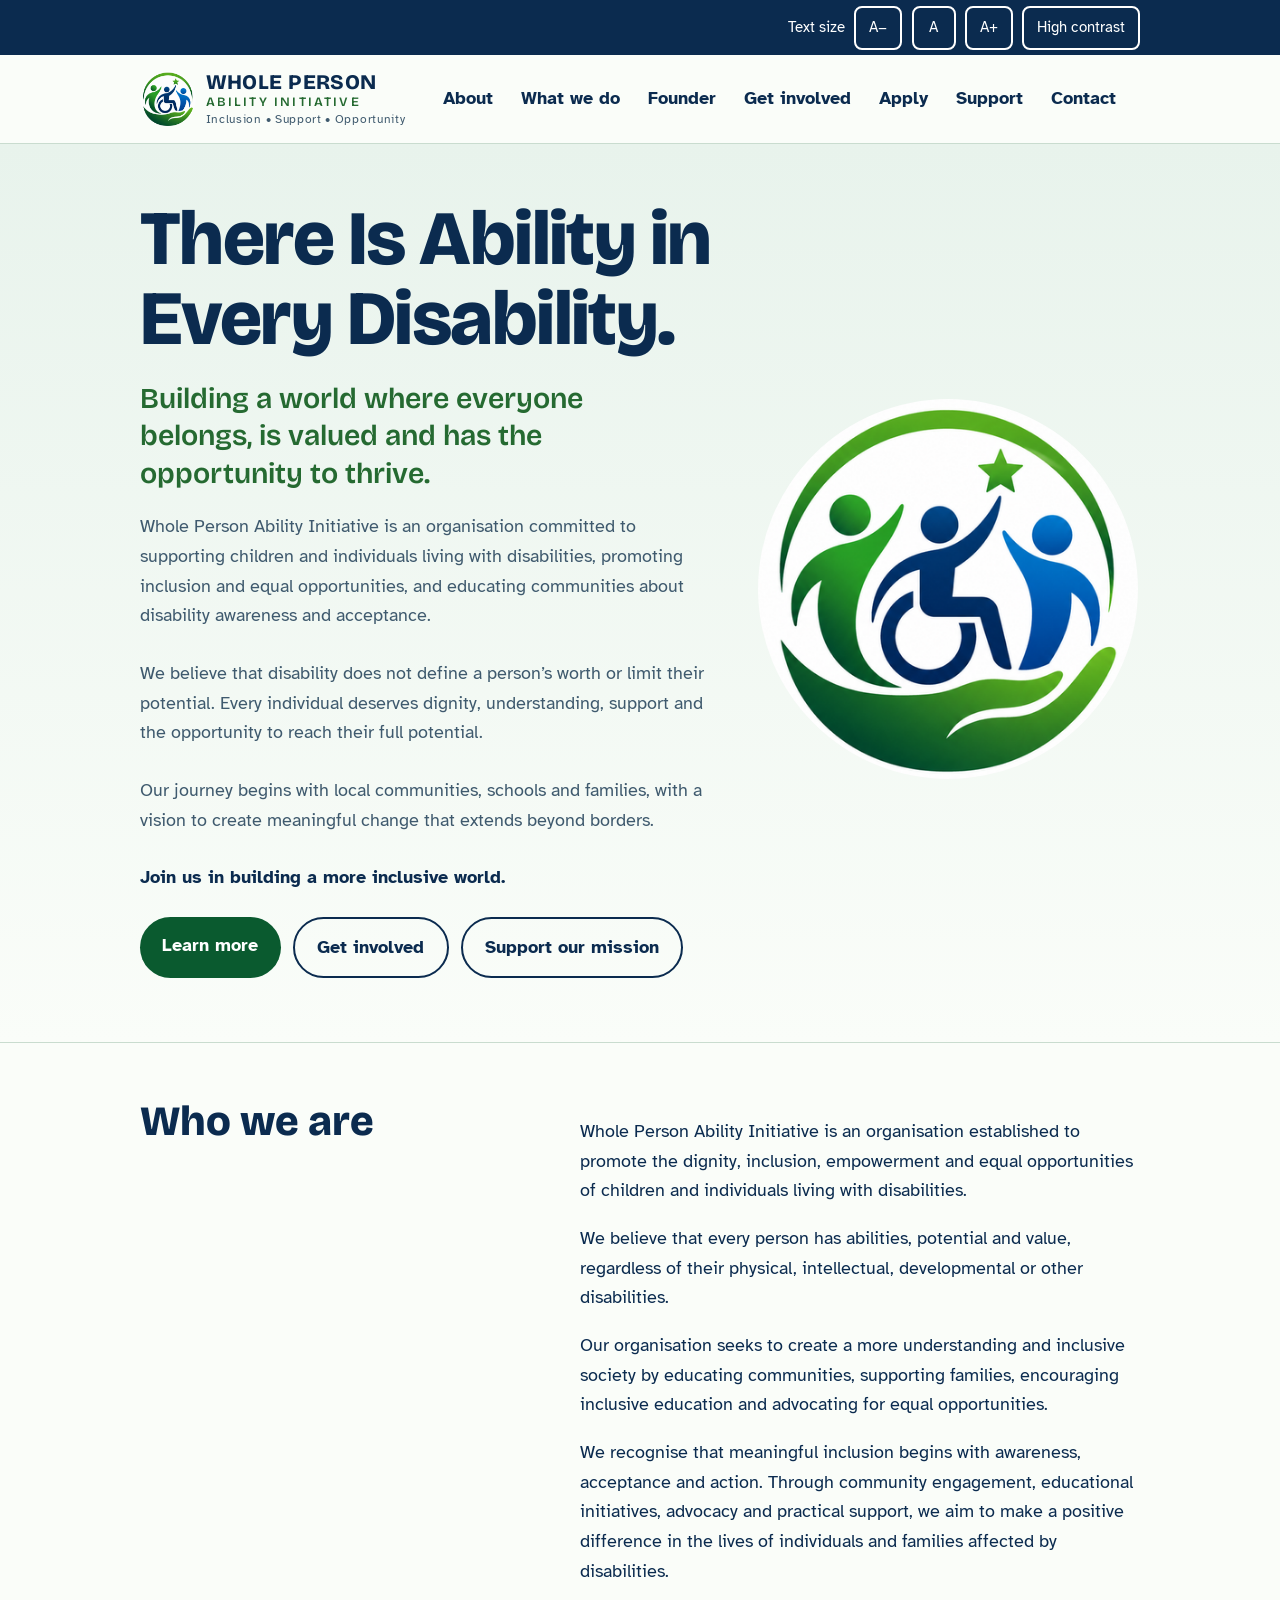
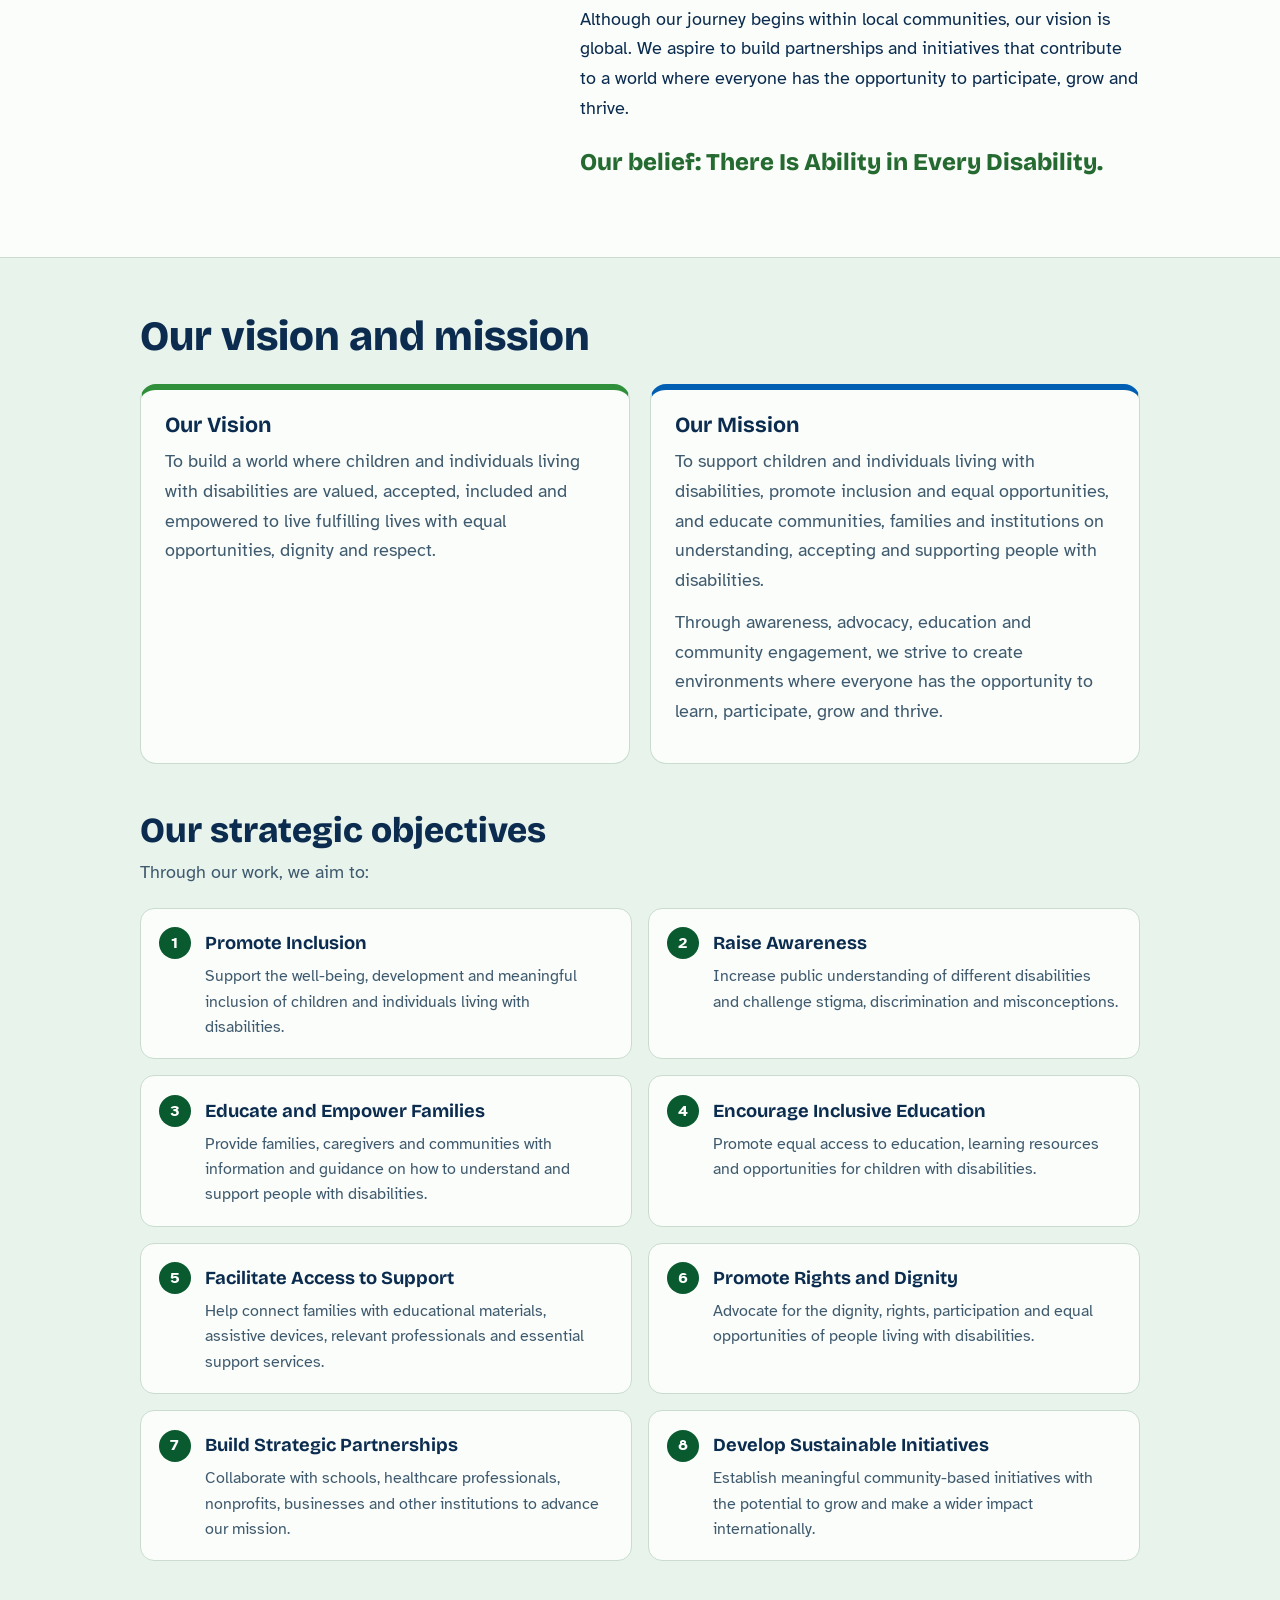
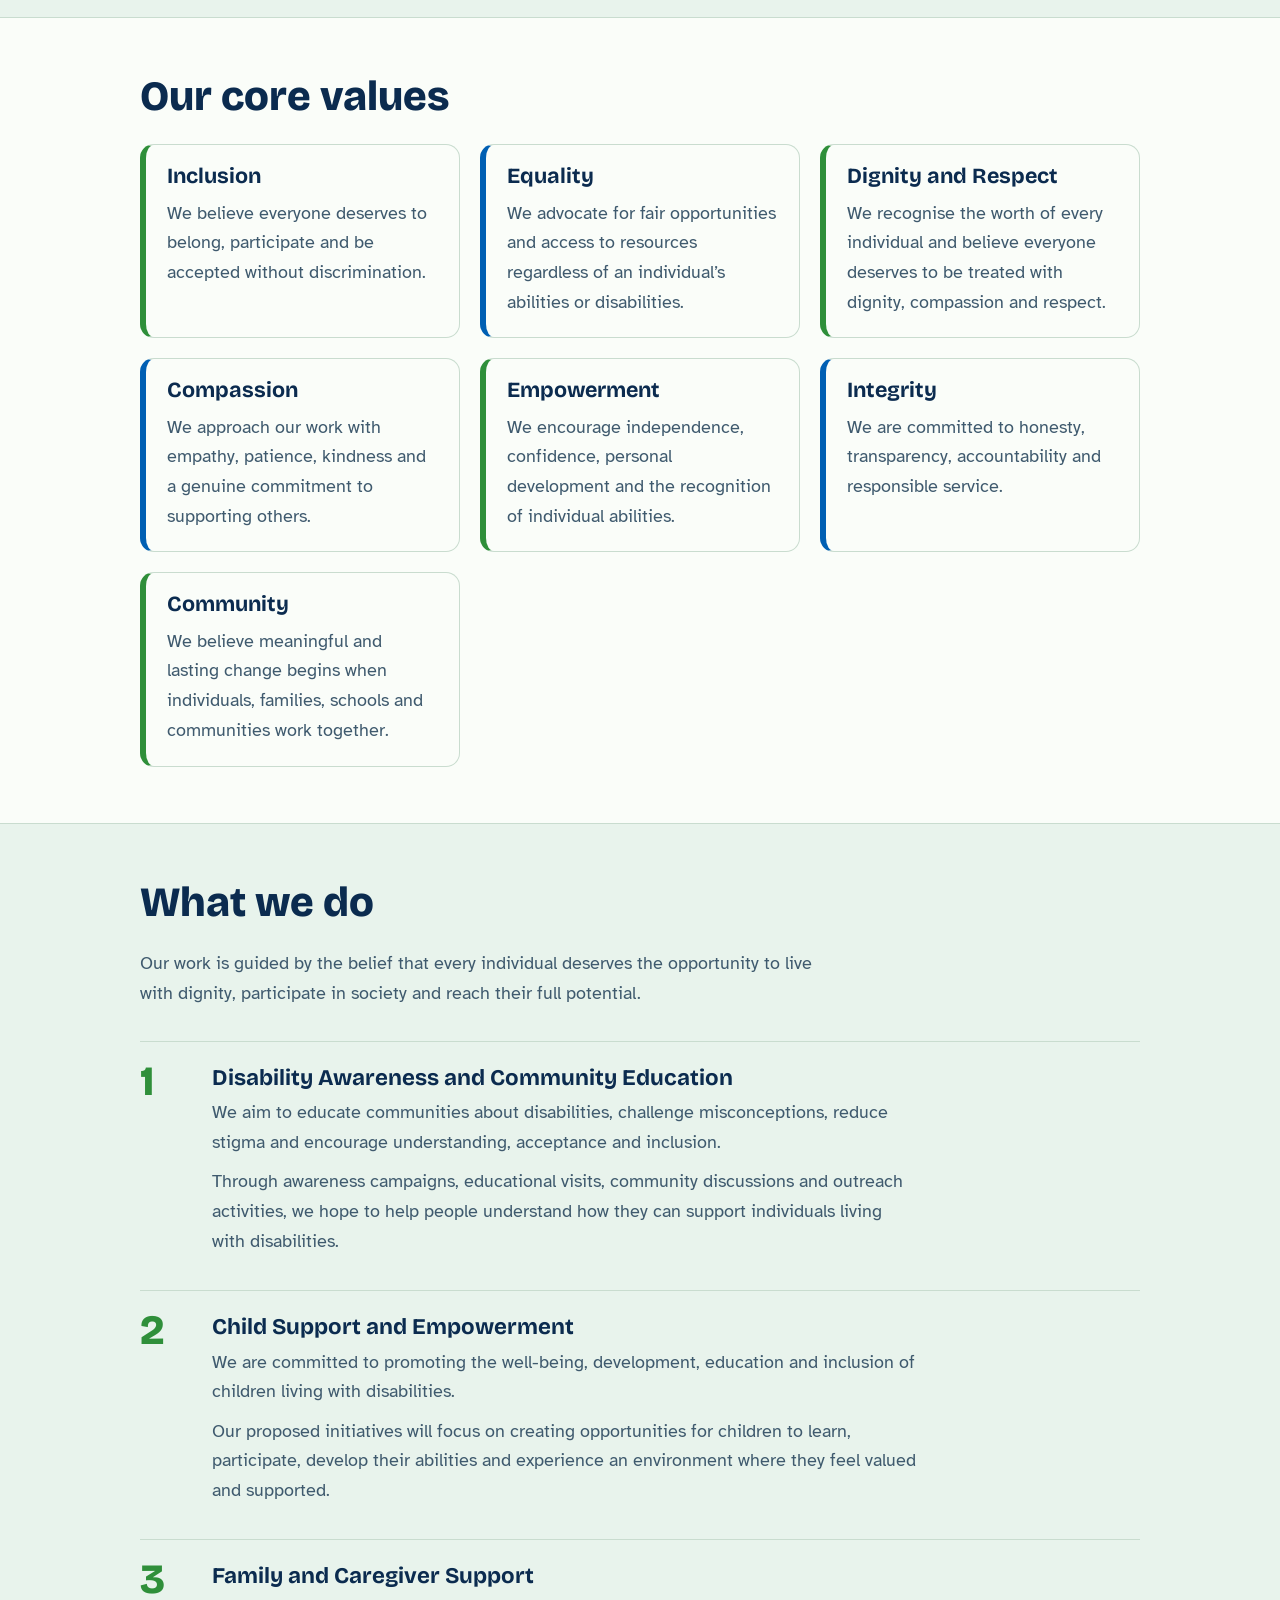
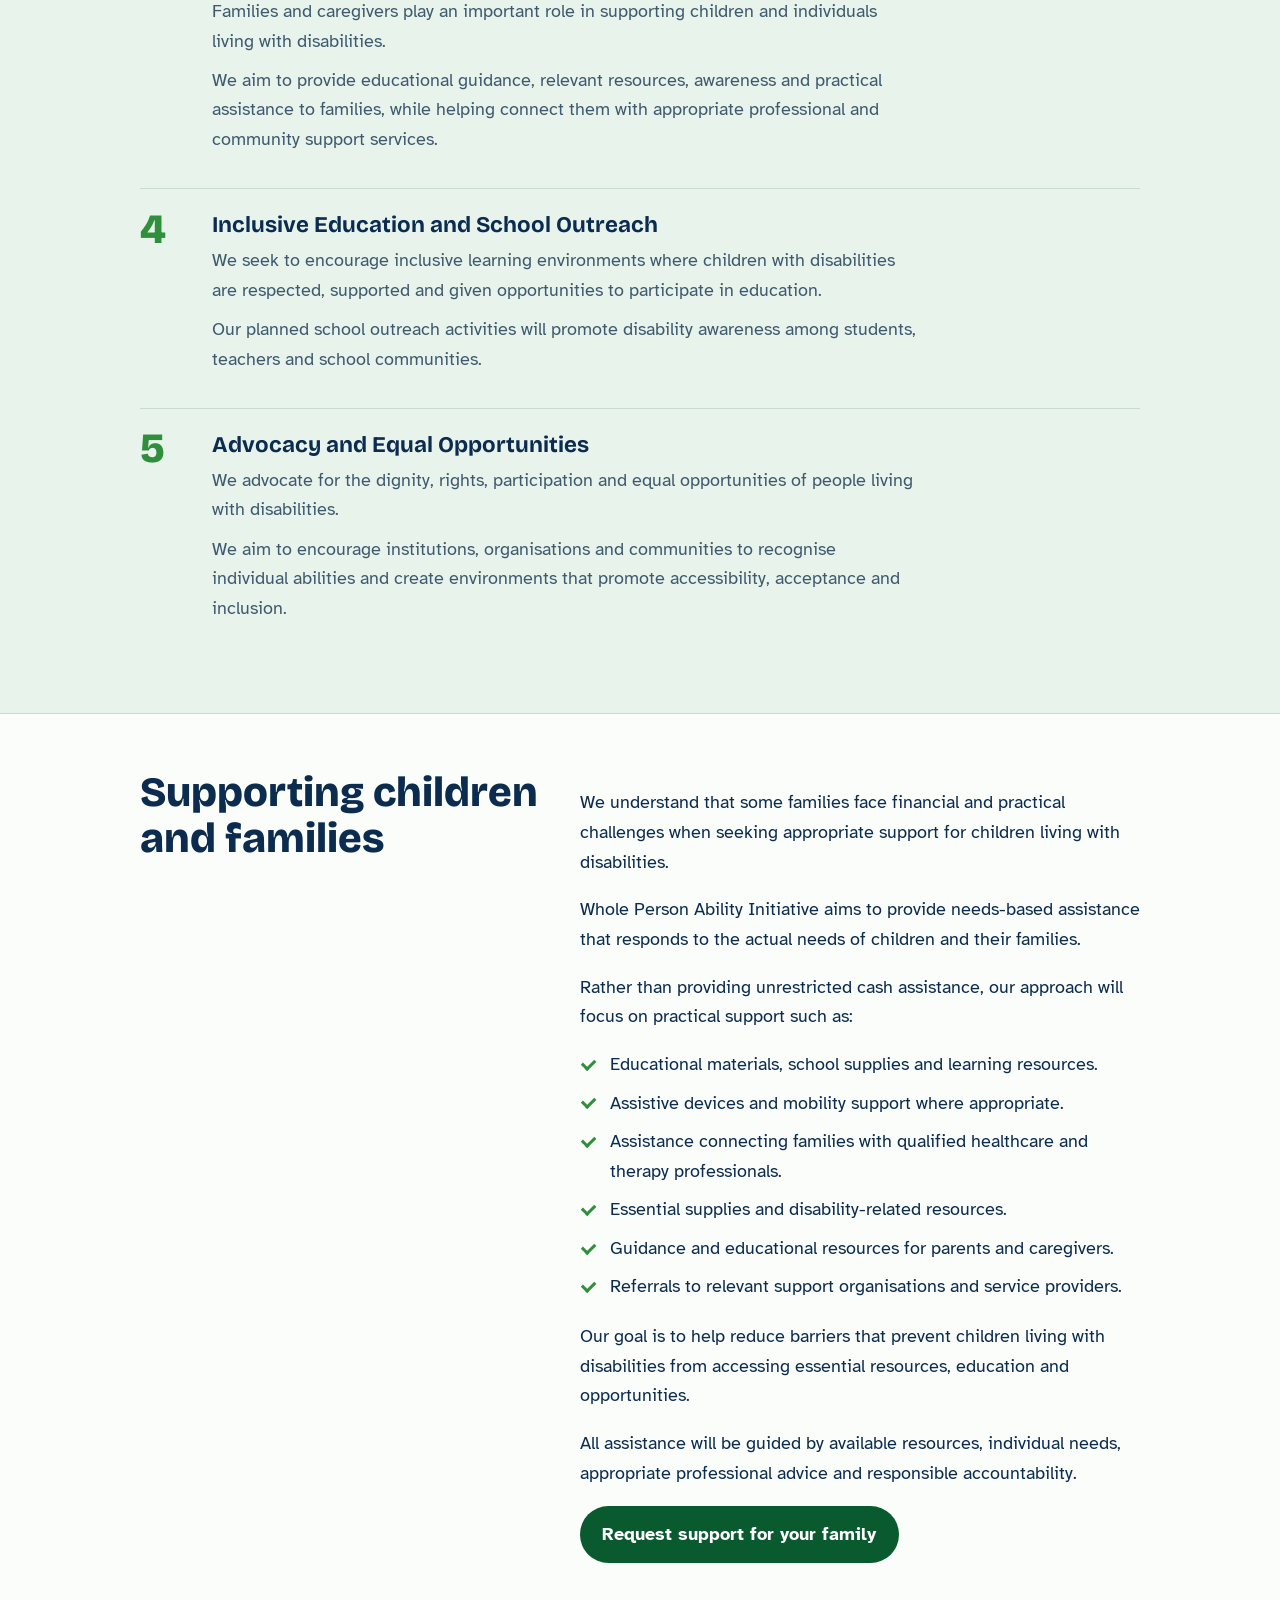
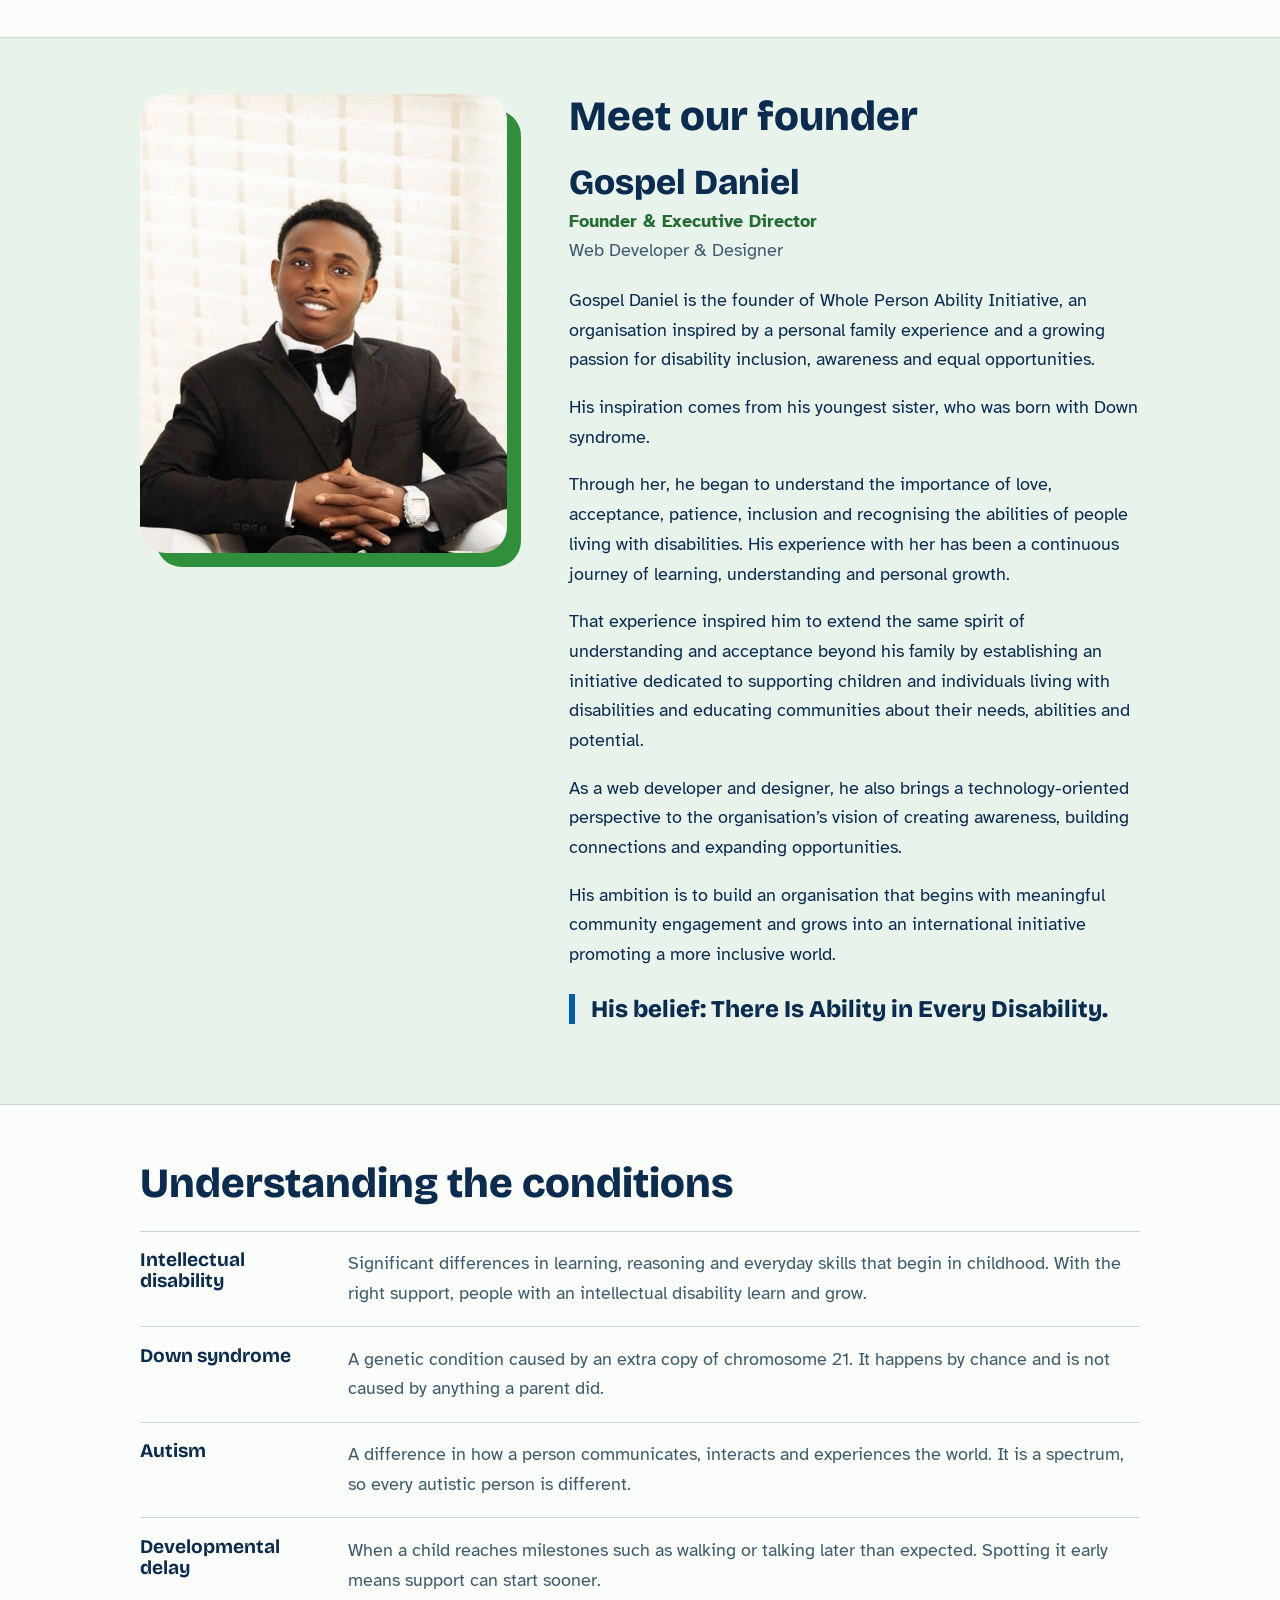
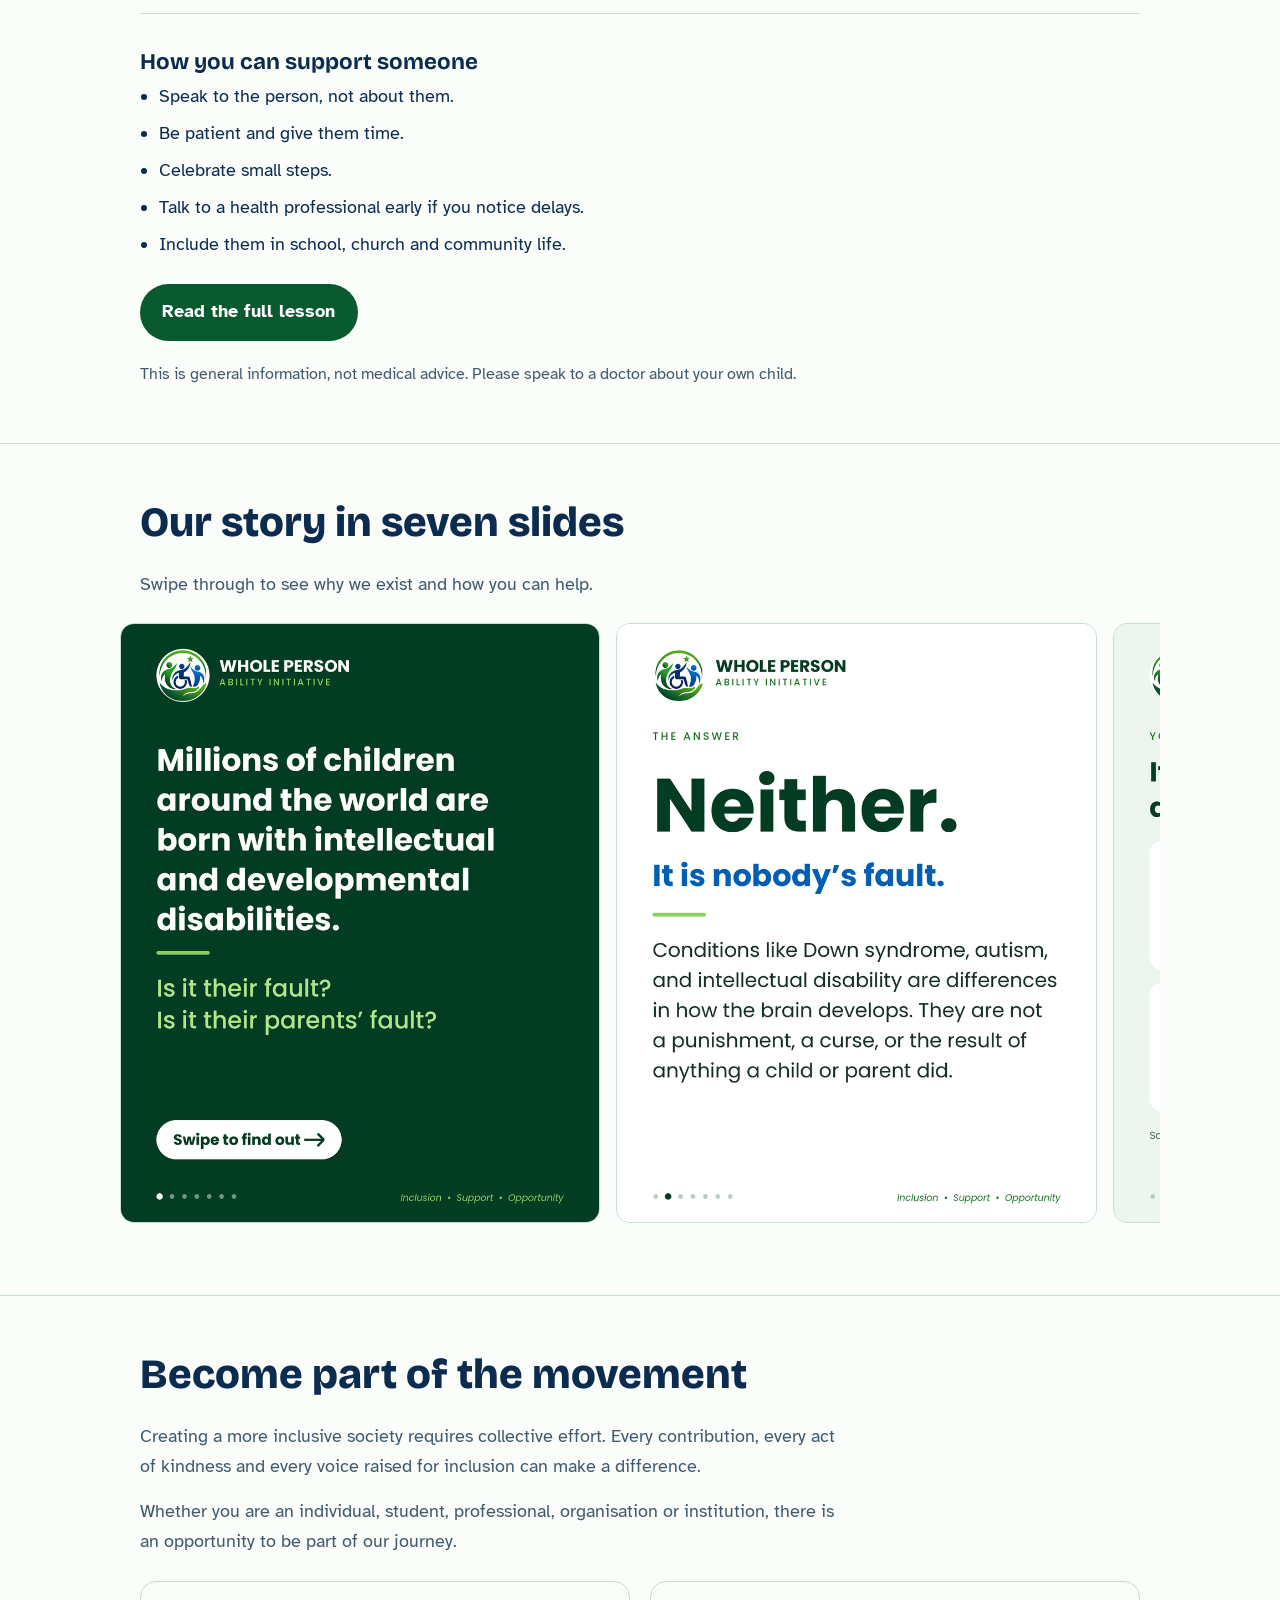
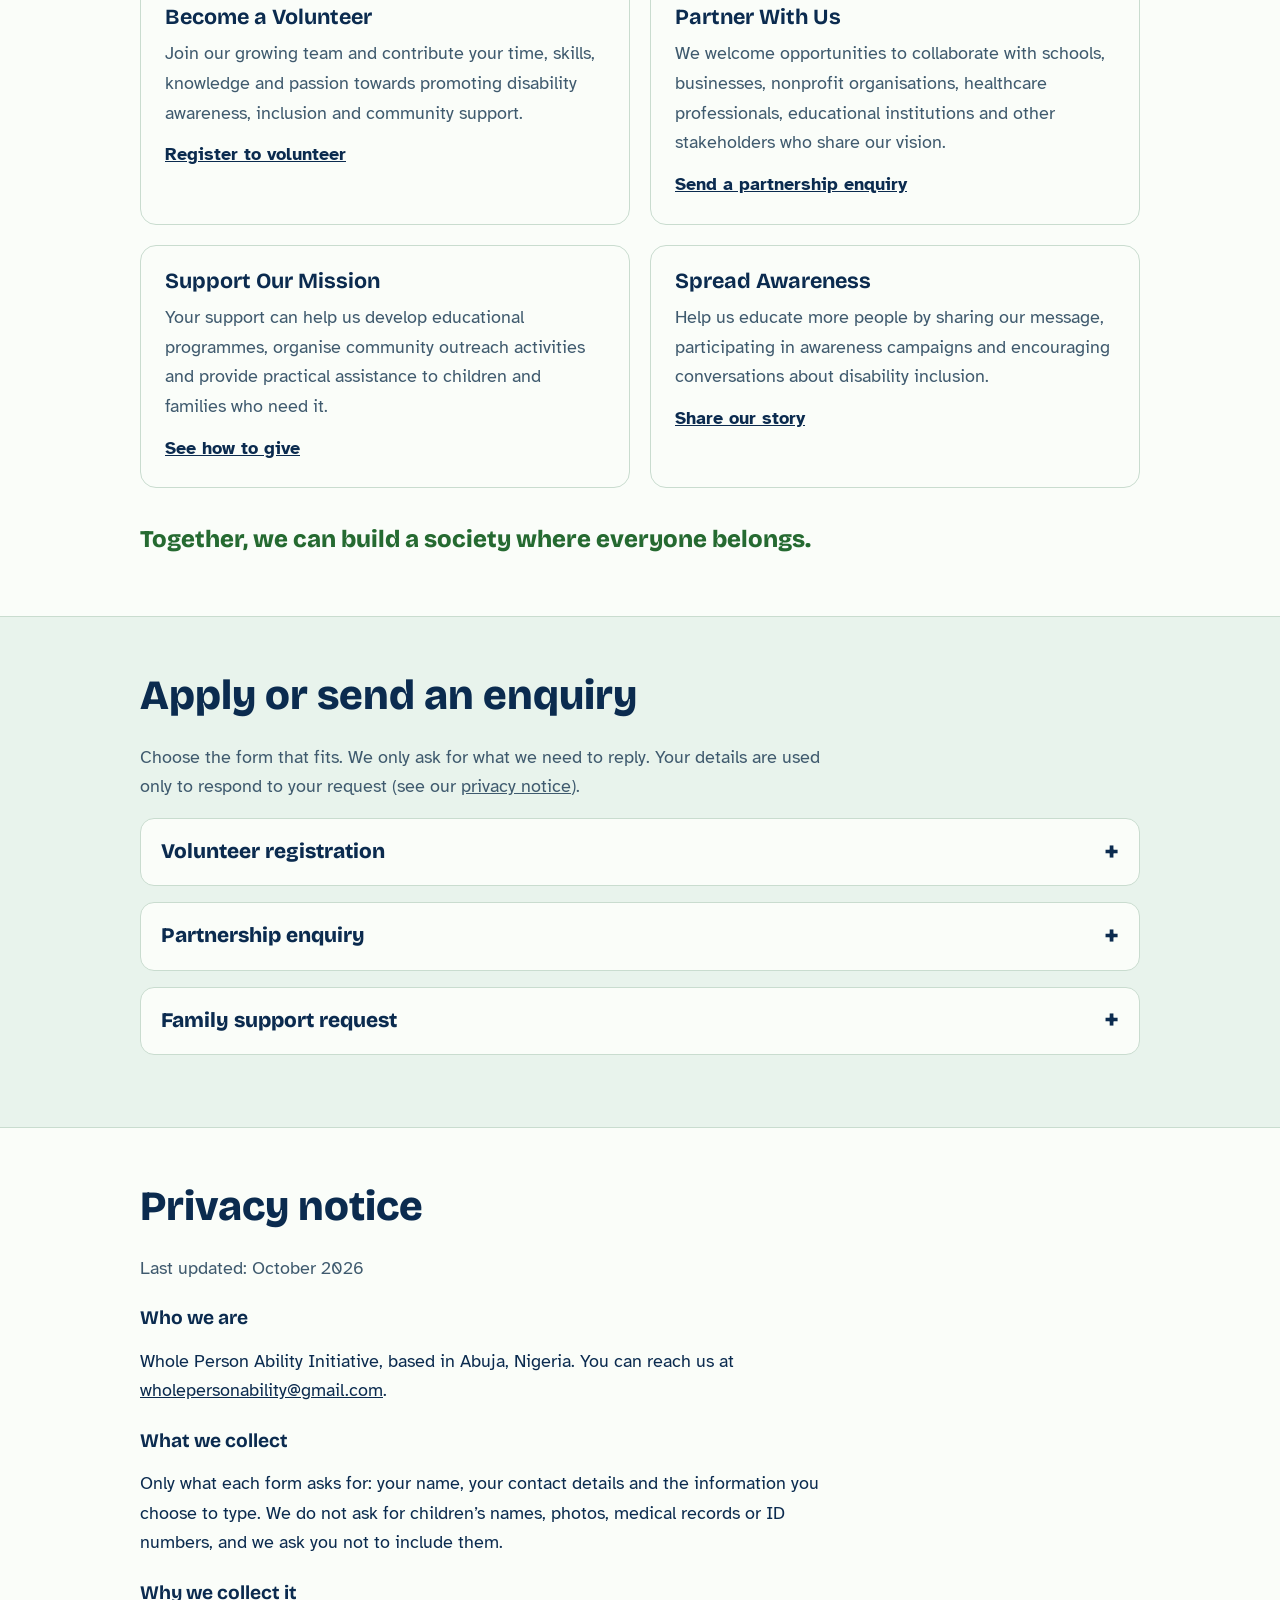
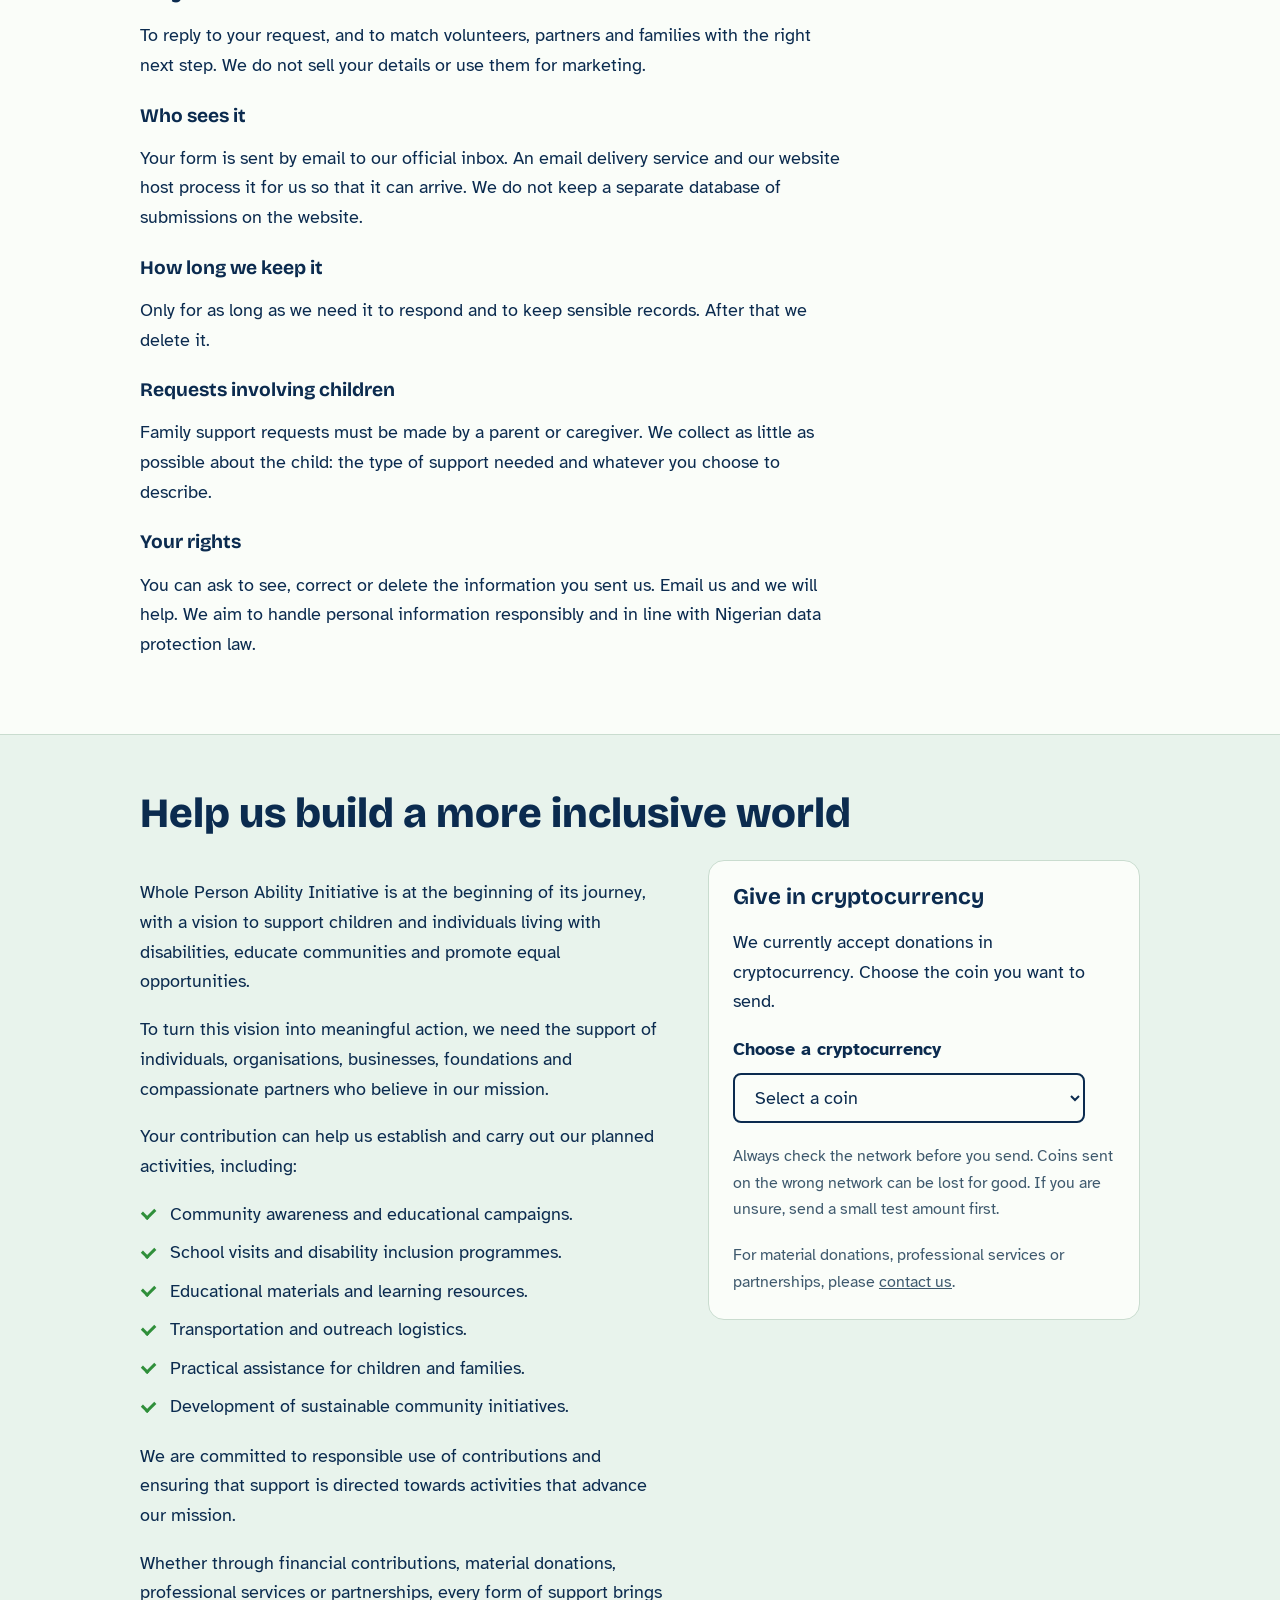
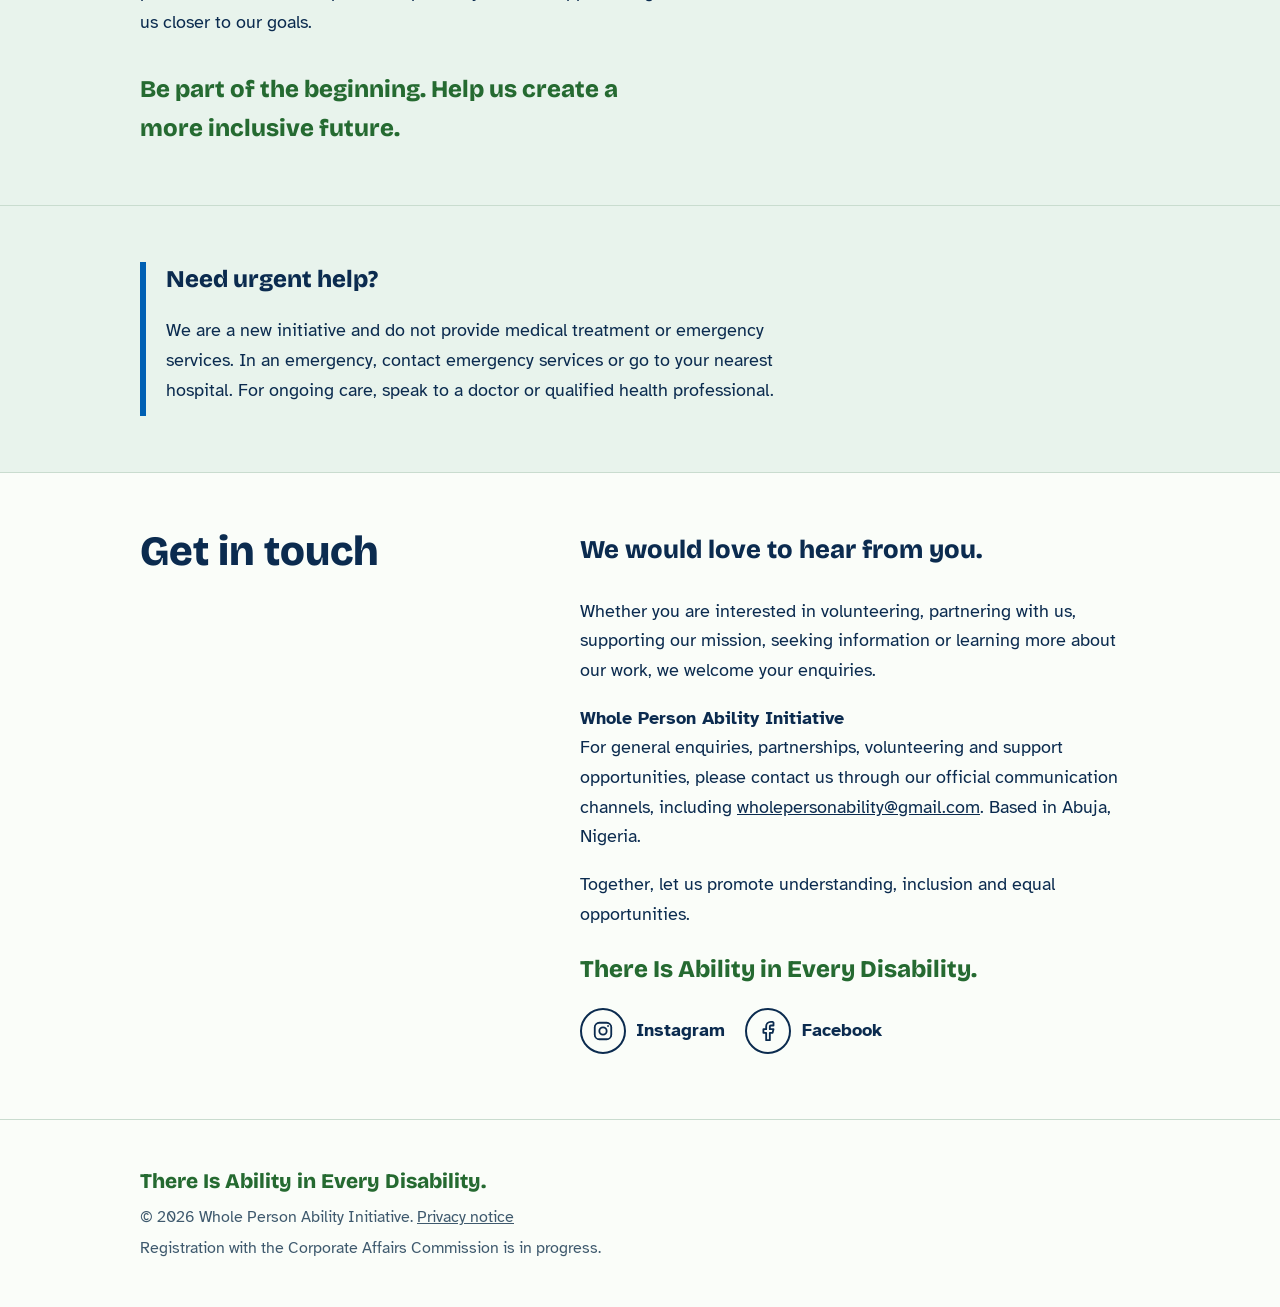
==== commit 04e83928: "Add forms and accessibility" ====
--- a/index.html
+++ b/index.html
@@ -6,13 +6,15 @@
 <title>Whole Person Ability Initiative</title>
 <meta name="description" content="Whole Person Ability Initiative supports people with intellectual and developmental disabilities and their families in Africa and around the world through awareness, referrals and community inclusion.">
 <link rel="icon" href="logo-mark.png" type="image/png">
+<link rel="stylesheet" href="extras.css">
+<script src="a11y.js"></script>
 <link rel="preconnect" href="https://fonts.googleapis.com">
 <link rel="preconnect" href="https://fonts.gstatic.com" crossorigin>
 <link href="https://fonts.googleapis.com/css2?family=Atkinson+Hyperlegible:wght@400;700&family=Bricolage+Grotesque:wght@600;800&display=swap" rel="stylesheet">
 <style>
 :root{
   --ink:#0b2b4f; --paper:#fafdf9; --sky:#e8f3ec; --sun:#2f8f3a; --leaf:#0a5a2f; --rose:#005fb3;
-  --text:#0b2b4f; --muted:#3f5a6e; --line:#c9dccf; --leafText:#2e7d3a; --btnbg:#0a5a2f; --btnfg:#fff;
+  --text:#0b2b4f; --muted:#3f5a6e; --line:#c9dccf; --leafText:#256a31; --btnbg:#0a5a2f; --btnfg:#fff;
 }
 @media (prefers-color-scheme:dark){
   :root{--paper:#0c1d16; --sky:#14301f; --text:#eaf5ee; --muted:#b5cdbd; --line:#2c4a39; --ink:#eaf5ee; --leafText:#8fd35f; --sun:#8fd35f; --btnbg:#8fd35f; --btnfg:#032a17}
@@ -135,15 +137,16 @@
 </style>
 </head>
 <body>
+<a class="skip" href="#top">Skip to main content</a>
 
 <header class="top">
   <div class="wrap">
     <a class="brand" href="#top"><img src="logo-mark.png" width="56" height="56" alt=""><span class="lockup"><b>WHOLE PERSON</b><i>ABILITY INITIATIVE</i><small>Inclusion &bull; Support &bull; Opportunity</small></span></a>
-    <nav aria-label="Main"><a href="#about">About</a><a href="#work">What we do</a><a href="#founder">Founder</a><a href="#help">Get involved</a><a href="#donate">Support</a><a href="#contact">Contact</a></nav>
+    <nav aria-label="Main"><a href="#about">About</a><a href="#work">What we do</a><a href="#founder">Founder</a><a href="#help">Get involved</a><a href="#apply">Apply</a><a href="#donate">Support</a><a href="#contact">Contact</a></nav>
   </div>
 </header>
 
-<main id="top">
+<main id="top" tabindex="-1">
   <div class="hero">
     <div class="wrap">
       <div>
@@ -232,6 +235,7 @@
         </ul>
         <p>Our goal is to help reduce barriers that prevent children living with disabilities from accessing essential resources, education and opportunities.</p>
         <p>All assistance will be guided by available resources, individual needs, appropriate professional advice and responsible accountability.</p>
+        <p><a class="btn" href="#apply-family">Request support for your family</a></p>
       </div>
     </div>
   </section>
@@ -299,12 +303,82 @@
       <p class="intro">Creating a more inclusive society requires collective effort. Every contribution, every act of kindness and every voice raised for inclusion can make a difference.</p>
       <p class="intro">Whether you are an individual, student, professional, organisation or institution, there is an opportunity to be part of our journey.</p>
       <div class="ways">
-        <article><h3>Become a Volunteer</h3><p>Join our growing team and contribute your time, skills, knowledge and passion towards promoting disability awareness, inclusion and community support.</p><a href="mailto:wholepersonability@gmail.com?subject=Volunteering">Email us about volunteering</a></article>
-        <article><h3>Partner With Us</h3><p>We welcome opportunities to collaborate with schools, businesses, nonprofit organisations, healthcare professionals, educational institutions and other stakeholders who share our vision.</p><a href="mailto:wholepersonability@gmail.com?subject=Partnership">Email us about partnering</a></article>
+        <article><h3>Become a Volunteer</h3><p>Join our growing team and contribute your time, skills, knowledge and passion towards promoting disability awareness, inclusion and community support.</p><a href="#apply-volunteer">Register to volunteer</a></article>
+        <article><h3>Partner With Us</h3><p>We welcome opportunities to collaborate with schools, businesses, nonprofit organisations, healthcare professionals, educational institutions and other stakeholders who share our vision.</p><a href="#apply-partnership">Send a partnership enquiry</a></article>
         <article><h3>Support Our Mission</h3><p>Your support can help us develop educational programmes, organise community outreach activities and provide practical assistance to children and families who need it.</p><a href="#donate">See how to give</a></article>
         <article><h3>Spread Awareness</h3><p>Help us educate more people by sharing our message, participating in awareness campaigns and encouraging conversations about disability inclusion.</p><a href="#story">Share our story</a></article>
       </div>
       <p class="closer">Together, we can build a society where everyone belongs.</p>
+    </div>
+  </section>
+
+  <section id="apply" class="band">
+    <div class="wrap">
+      <h2>Apply or send an enquiry</h2>
+      <p class="intro">Choose the form that fits. We only ask for what we need to reply. Your details are used only to respond to your request (see our <a href="#privacy">privacy notice</a>).</p>
+      <details class="fdet" id="apply-volunteer">
+        <summary>Volunteer registration</summary>
+        <div class="fbody">
+          <p>Tell us how you would like to help. We will get in touch to talk about the next steps.</p>
+          <form data-form="volunteer" novalidate aria-label="Volunteer registration">
+            <div class="errsum" tabindex="-1" hidden></div>
+            <div class="fld" data-field="name"><label for="volunteer-name">Full name <span class="req">(required)</span></label><input type="text" id="volunteer-name" name="name" maxlength="100" autocomplete="name" aria-required="true"></div><div class="fld" data-field="email"><label for="volunteer-email">Email address <span class="req">(required)</span></label><input type="email" id="volunteer-email" name="email" maxlength="120" autocomplete="email" aria-required="true"></div><div class="fld" data-field="phone"><label for="volunteer-phone">Phone number <span class="opt">(optional)</span></label><p class="hint" id="volunteer-phone-hint">Include your country code if you are outside Nigeria.</p><input type="tel" id="volunteer-phone" name="phone" maxlength="30" autocomplete="tel" aria-describedby="volunteer-phone-hint"></div><div class="fld" data-field="skills"><label for="volunteer-skills">Skills you can offer <span class="req">(required)</span></label><p class="hint" id="volunteer-skills-hint">For example: teaching, healthcare, design, fundraising, transport or event planning.</p><textarea id="volunteer-skills" name="skills" rows="4" maxlength="600" aria-required="true" aria-describedby="volunteer-skills-hint"></textarea></div><div class="fld" data-field="availability"><label for="volunteer-availability">Availability <span class="req">(required)</span></label><p class="hint" id="volunteer-availability-hint">For example: weekends, two evenings a week, or school holidays.</p><input type="text" id="volunteer-availability" name="availability" maxlength="300" aria-required="true" aria-describedby="volunteer-availability-hint"></div>
+            <div class="fld" data-field="consent"><div class="consent"><input type="checkbox" id="volunteer-consent" name="consent"><label for="volunteer-consent">I have read the <a href="#privacy">privacy notice</a> and agree to Whole Person Ability Initiative using my details to respond to this request.</label></div></div>
+            <div class="hp" aria-hidden="true"><label>Leave this field empty <input type="text" name="website" tabindex="-1" autocomplete="off"></label></div>
+            <button type="submit" class="fsubmit">Send my registration</button>
+          </form>
+          <div class="fok" tabindex="-1" role="status" hidden>Thank you. We have received your volunteer registration and will reply using the contact details you gave.</div>
+        </div>
+      </details>
+      <details class="fdet" id="apply-partnership">
+        <summary>Partnership enquiry</summary>
+        <div class="fbody">
+          <p>Tell us about your organisation and how you would like to work with us.</p>
+          <form data-form="partnership" novalidate aria-label="Partnership enquiry">
+            <div class="errsum" tabindex="-1" hidden></div>
+            <div class="fld" data-field="organisation"><label for="partnership-organisation">Organisation name <span class="req">(required)</span></label><input type="text" id="partnership-organisation" name="organisation" maxlength="150" autocomplete="organization" aria-required="true"></div><div class="fld" data-field="contact_name"><label for="partnership-contact_name">Contact person <span class="req">(required)</span></label><input type="text" id="partnership-contact_name" name="contact_name" maxlength="100" autocomplete="name" aria-required="true"></div><div class="fld" data-field="email"><label for="partnership-email">Email address <span class="req">(required)</span></label><input type="email" id="partnership-email" name="email" maxlength="120" autocomplete="email" aria-required="true"></div><div class="fld" data-field="phone"><label for="partnership-phone">Phone number <span class="opt">(optional)</span></label><input type="tel" id="partnership-phone" name="phone" maxlength="30" autocomplete="tel"></div><div class="fld" data-field="proposal"><label for="partnership-proposal">Proposed collaboration <span class="req">(required)</span></label><textarea id="partnership-proposal" name="proposal" rows="6" maxlength="1500" aria-required="true"></textarea></div>
+            <div class="fld" data-field="consent"><div class="consent"><input type="checkbox" id="partnership-consent" name="consent"><label for="partnership-consent">I have read the <a href="#privacy">privacy notice</a> and agree to Whole Person Ability Initiative using my details to respond to this request.</label></div></div>
+            <div class="hp" aria-hidden="true"><label>Leave this field empty <input type="text" name="website" tabindex="-1" autocomplete="off"></label></div>
+            <button type="submit" class="fsubmit">Send my enquiry</button>
+          </form>
+          <div class="fok" tabindex="-1" role="status" hidden>Thank you. We have received your partnership enquiry and will reply using the contact details you gave.</div>
+        </div>
+      </details>
+      <details class="fdet" id="apply-family">
+        <summary>Family support request</summary>
+        <div class="fbody">
+          <p>Use this form if you are a parent or caregiver asking for support for a child or family member living with a disability. We will read your request and reply using the contact details you give. We cannot promise a particular kind of help, but we will do our best to point you to support.</p><p class="fnote"><strong>To protect your child’s privacy,</strong> please do not include your child’s full name, photos, medical records, ID numbers or exact home address. A first name or a general description is enough.</p>
+          <form data-form="family" novalidate aria-label="Family support request">
+            <div class="errsum" tabindex="-1" hidden></div>
+            <div class="fld" data-field="name"><label for="family-name">Your name (parent or caregiver) <span class="req">(required)</span></label><input type="text" id="family-name" name="name" maxlength="100" autocomplete="name" aria-required="true"></div><div class="fld" data-field="email"><label for="family-email">Email address <span class="opt">(optional)</span></label><p class="hint" id="family-email-hint">Please give an email address or a phone number, so we can reply.</p><input type="email" id="family-email" name="email" maxlength="120" autocomplete="email" aria-describedby="family-email-hint"></div><div class="fld" data-field="phone"><label for="family-phone">Phone number <span class="opt">(optional)</span></label><input type="tel" id="family-phone" name="phone" maxlength="30" autocomplete="tel"></div><div class="fld" data-field="support_type"><label for="family-support_type">Type of support needed <span class="req">(required)</span></label><select id="family-support_type" name="support_type" aria-required="true"><option value="">Choose one</option><option>Educational materials and school supplies</option><option>Assistive devices or mobility support</option><option>Connecting with healthcare or therapy professionals</option><option>Guidance for parents and caregivers</option><option>Referral to other support organisations</option><option>Other</option></select></div><div class="fld" data-field="description"><label for="family-description">Description of your request <span class="req">(required)</span></label><p class="hint" id="family-description-hint">Describe what you need in a few sentences.</p><textarea id="family-description" name="description" rows="4" maxlength="1000" aria-required="true" aria-describedby="family-description-hint"></textarea></div>
+            <div class="fld" data-field="consent"><div class="consent"><input type="checkbox" id="family-consent" name="consent"><label for="family-consent">I have read the <a href="#privacy">privacy notice</a> and agree to Whole Person Ability Initiative using my details to respond to this request.</label></div></div>
+            <div class="hp" aria-hidden="true"><label>Leave this field empty <input type="text" name="website" tabindex="-1" autocomplete="off"></label></div>
+            <button type="submit" class="fsubmit">Send my request</button>
+          </form>
+          <div class="fok" tabindex="-1" role="status" hidden>Thank you. We have received your request and will reply using the contact details you gave.</div>
+        </div>
+      </details>
+    </div>
+  </section>
+
+  <section id="privacy" class="priv">
+    <div class="wrap">
+      <h2>Privacy notice</h2>
+      <p class="intro">Last updated: October 2026</p>
+      <h3>Who we are</h3>
+      <p>Whole Person Ability Initiative, based in Abuja, Nigeria. You can reach us at <a href="mailto:wholepersonability@gmail.com">wholepersonability@gmail.com</a>.</p>
+      <h3>What we collect</h3>
+      <p>Only what each form asks for: your name, your contact details and the information you choose to type. We do not ask for children’s names, photos, medical records or ID numbers, and we ask you not to include them.</p>
+      <h3>Why we collect it</h3>
+      <p>To reply to your request, and to match volunteers, partners and families with the right next step. We do not sell your details or use them for marketing.</p>
+      <h3>Who sees it</h3>
+      <p>Your form is sent by email to our official inbox. An email delivery service and our website host process it for us so that it can arrive. We do not keep a separate database of submissions on the website.</p>
+      <h3>How long we keep it</h3>
+      <p>Only for as long as we need it to respond and to keep sensible records. After that we delete it.</p>
+      <h3>Requests involving children</h3>
+      <p>Family support requests must be made by a parent or caregiver. We collect as little as possible about the child: the type of support needed and whatever you choose to describe.</p>
+      <h3>Your rights</h3>
+      <p>You can ask to see, correct or delete the information you sent us. Email us and we will help. We aim to handle personal information responsibly and in line with Nigerian data protection law.</p>
     </div>
   </section>
 
@@ -370,7 +444,7 @@
 <footer>
   <div class="wrap">
     <p class="tag2">There Is Ability in Every Disability.</p>
-    <p>&copy; 2026 Whole Person Ability Initiative.</p>
+    <p>&copy; 2026 Whole Person Ability Initiative. <a href="#privacy">Privacy notice</a></p>
     <p>Registration with the Corporate Affairs Commission is in progress.</p>
   </div>
 </footer>
@@ -404,7 +478,7 @@
     b.addEventListener("click",function(){
       try{
         navigator.clipboard.writeText(w.address).then(function(){
-          b.textContent="Copied";setTimeout(function(){b.textContent="Copy"},1800);
+          b.textContent="Copied";var L=document.getElementById("a11y-live");if(L){L.textContent="";setTimeout(function(){L.textContent="Address copied to clipboard"},50)}setTimeout(function(){b.textContent="Copy"},1800);
         });
       }catch(e){}
     });
@@ -432,5 +506,7 @@
   });
 })();
 </script>
+<script src="form-rules.js"></script>
+<script src="forms.js"></script>
 </body>
 </html>
--- a/extras.css
+++ b/extras.css
@@ -0,0 +1,45 @@
+:root{--err:#a4001a}
+@media (prefers-color-scheme:dark){:root{--err:#ff9aa8}}
+html.ts1{font-size:112.5%}html.ts2{font-size:125%}html.ts3{font-size:150%}
+html.hc{--paper:#000;--sky:#000;--text:#fff;--muted:#fff;--line:#fff;--leafText:#ffff00;--sun:#ffff00;--rose:#00ffff;--btnbg:#ffff00;--btnfg:#000;--ink:#fff;--err:#ff8a8a}
+html.hc a{text-decoration:underline}
+html.hc .fphoto::before{background:#ffff00}
+.skip{position:absolute;left:-9999px;top:0;background:#000;color:#fff;padding:.8rem 1.2rem;z-index:1000;font-weight:700;border-radius:0 0 8px 0}
+.skip:focus{left:0}
+.sr{position:absolute;width:1px;height:1px;overflow:hidden;clip:rect(0 0 0 0);white-space:nowrap}
+.a11y{background:#0b2b4f;color:#fff;font-size:.95rem}
+html.hc .a11y{background:#000;border-bottom:2px solid #fff}
+.a11y .wrap{display:flex;flex-wrap:wrap;gap:.4rem .6rem;align-items:center;justify-content:flex-end;padding:.35rem 1.25rem}
+.a11y button{font:inherit;min-height:44px;min-width:44px;padding:.3rem .8rem;border-radius:8px;border:2px solid #fff;background:transparent;color:#fff;cursor:pointer}
+.a11y button[aria-pressed=true]{background:#fff;color:#0b2b4f}
+:focus-visible{outline:3px solid #ffbf47!important;outline-offset:2px;box-shadow:0 0 0 5px #0b2b4f}
+html.hc :focus-visible{box-shadow:0 0 0 5px #000}
+button,.btn,select,summary,.fld input:not([type=checkbox]){min-height:44px}
+nav a{display:inline-block;padding:.55rem .25rem}
+.fdet{border:1px solid var(--line);border-radius:14px;background:var(--paper);margin:1rem 0}
+.fdet summary{cursor:pointer;padding:1rem 1.25rem;font-family:"Bricolage Grotesque",sans-serif;font-weight:800;font-size:1.3rem;list-style:none;display:flex;justify-content:space-between;align-items:center;gap:1rem}
+.fdet summary::-webkit-details-marker{display:none}
+.fdet summary::after{content:"+";font-size:1.8rem;line-height:1}
+.fdet[open] summary::after{content:"\2212"}
+.fbody{padding:0 1.25rem 1.5rem;max-width:44rem}
+.fld{margin:1.15rem 0}
+.fld label{display:block;font-weight:700;margin-bottom:.3rem}
+.req,.opt{font-weight:400;color:var(--muted);font-size:.95rem}
+.hint{margin:0 0 .4rem;color:var(--muted);font-size:1rem}
+.fld input[type=text],.fld input[type=email],.fld input[type=tel],.fld select,.fld textarea{width:100%;font:inherit;padding:.7rem .85rem;border:2px solid var(--text);border-radius:8px;background:var(--paper);color:var(--text)}
+.fld [aria-invalid=true]{border-color:var(--err);border-width:3px}
+.ferr{color:var(--err);font-weight:700;margin:.35rem 0 0}
+.consent{display:flex;gap:.75rem;align-items:flex-start}
+.consent input{width:1.6rem;height:1.6rem;flex:none;margin-top:.2rem}
+.consent label{font-weight:400;margin:0}
+.errsum{border:3px solid var(--err);border-radius:10px;padding:1rem 1.25rem;margin:1rem 0}
+.errsum h3{font-size:1.15rem;margin:0 0 .5rem;color:var(--err)}.errsum p{margin:0 0 .5rem}.errsum ul{margin:0;padding-left:1.2rem}
+.fok{background:var(--sky);border:2px solid var(--leafText);border-radius:12px;padding:1.25rem;font-weight:700}
+.hp{position:absolute;left:-9999px;width:1px;height:1px;overflow:hidden}
+.fnote{background:var(--sky);border-left:6px solid var(--rose);padding:.8rem 1rem;border-radius:0 10px 10px 0;margin:1rem 0}
+.fsubmit{font:inherit;font-weight:700;border:0;border-radius:999px;padding:.85rem 1.6rem;background:var(--btnbg);color:var(--btnfg);cursor:pointer}
+.fsubmit:disabled{opacity:.7;cursor:wait}
+.priv h3{font-size:1.2rem;margin:1.5rem 0 .4rem}.priv p,.priv li{max-width:44rem}
+h1,h2,h3,h4,p,li,a,label,summary,span,small,dd,dt{overflow-wrap:anywhere}
+.split>*,.split2>*,.fgrid>*,.hero .wrap>*,.vm>*,.values>*,.ways>*{min-width:0}
+.picker select{max-width:min(22rem,100%)}
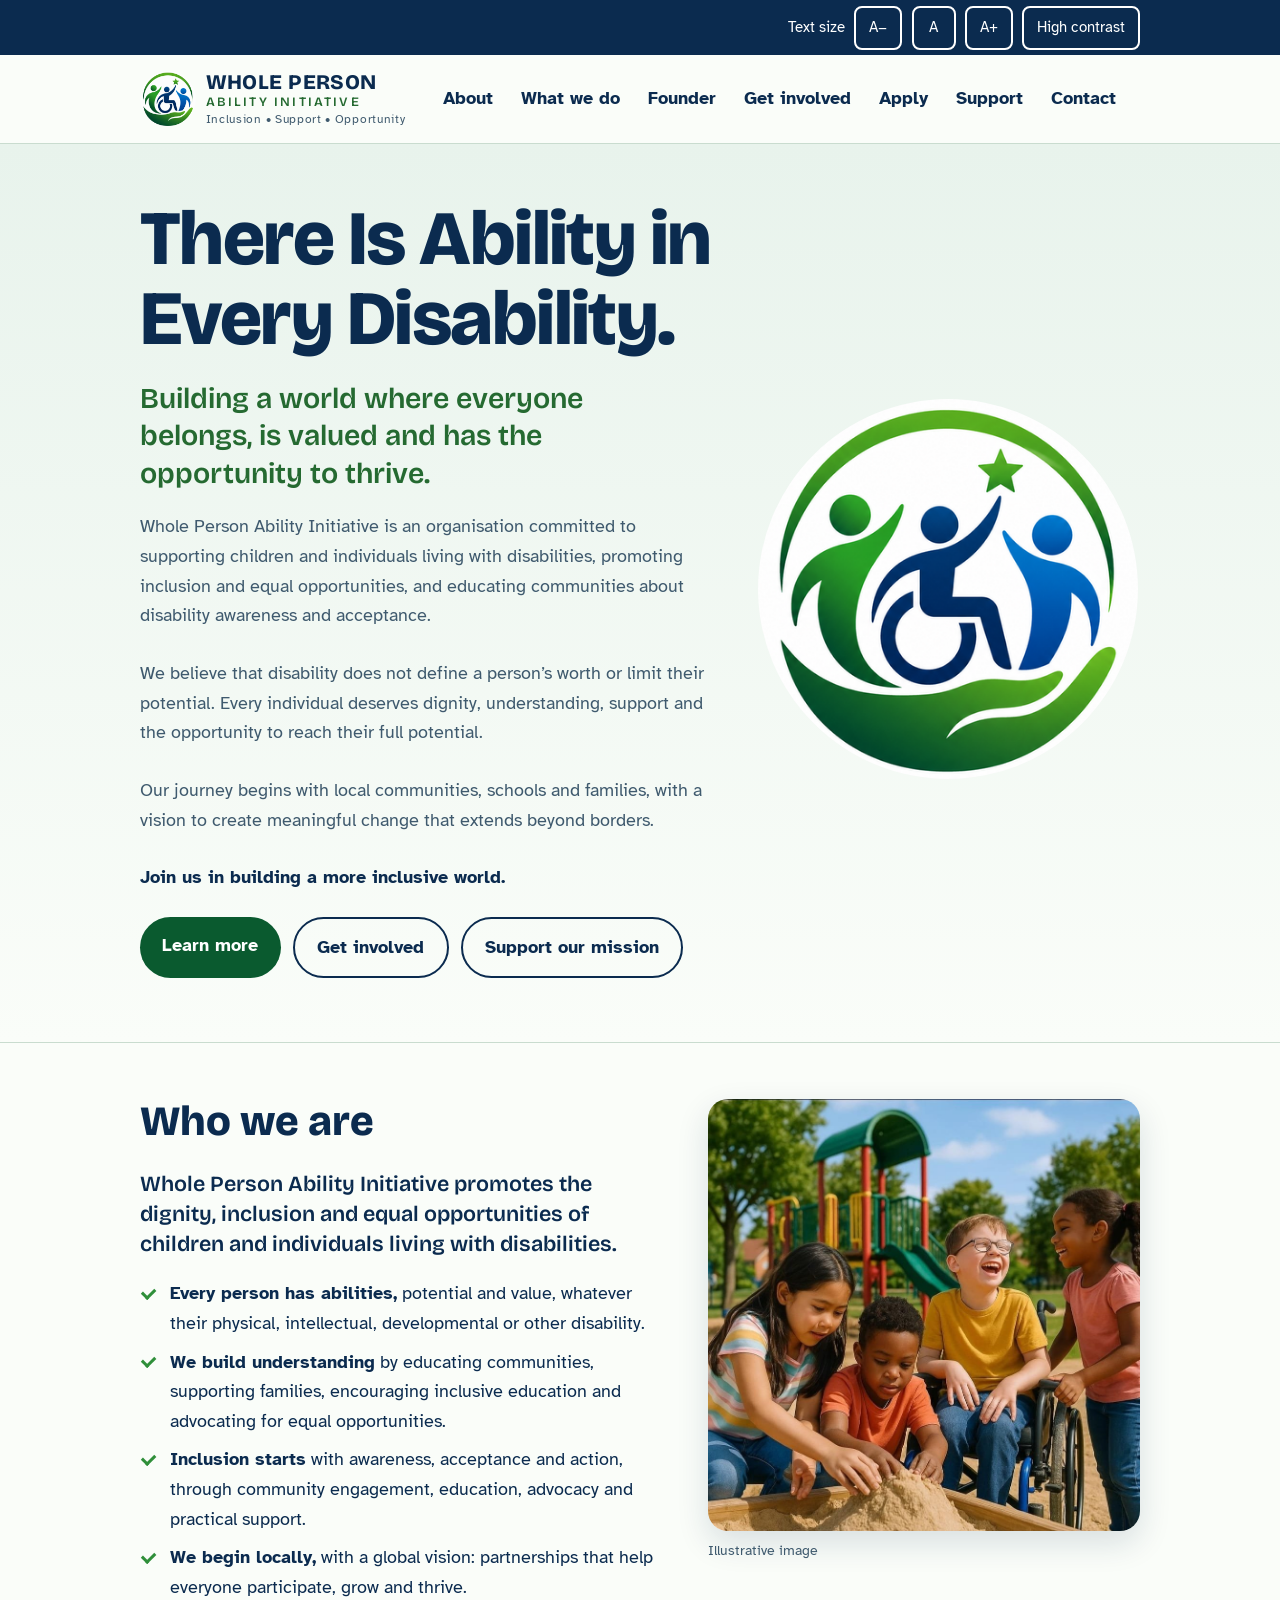
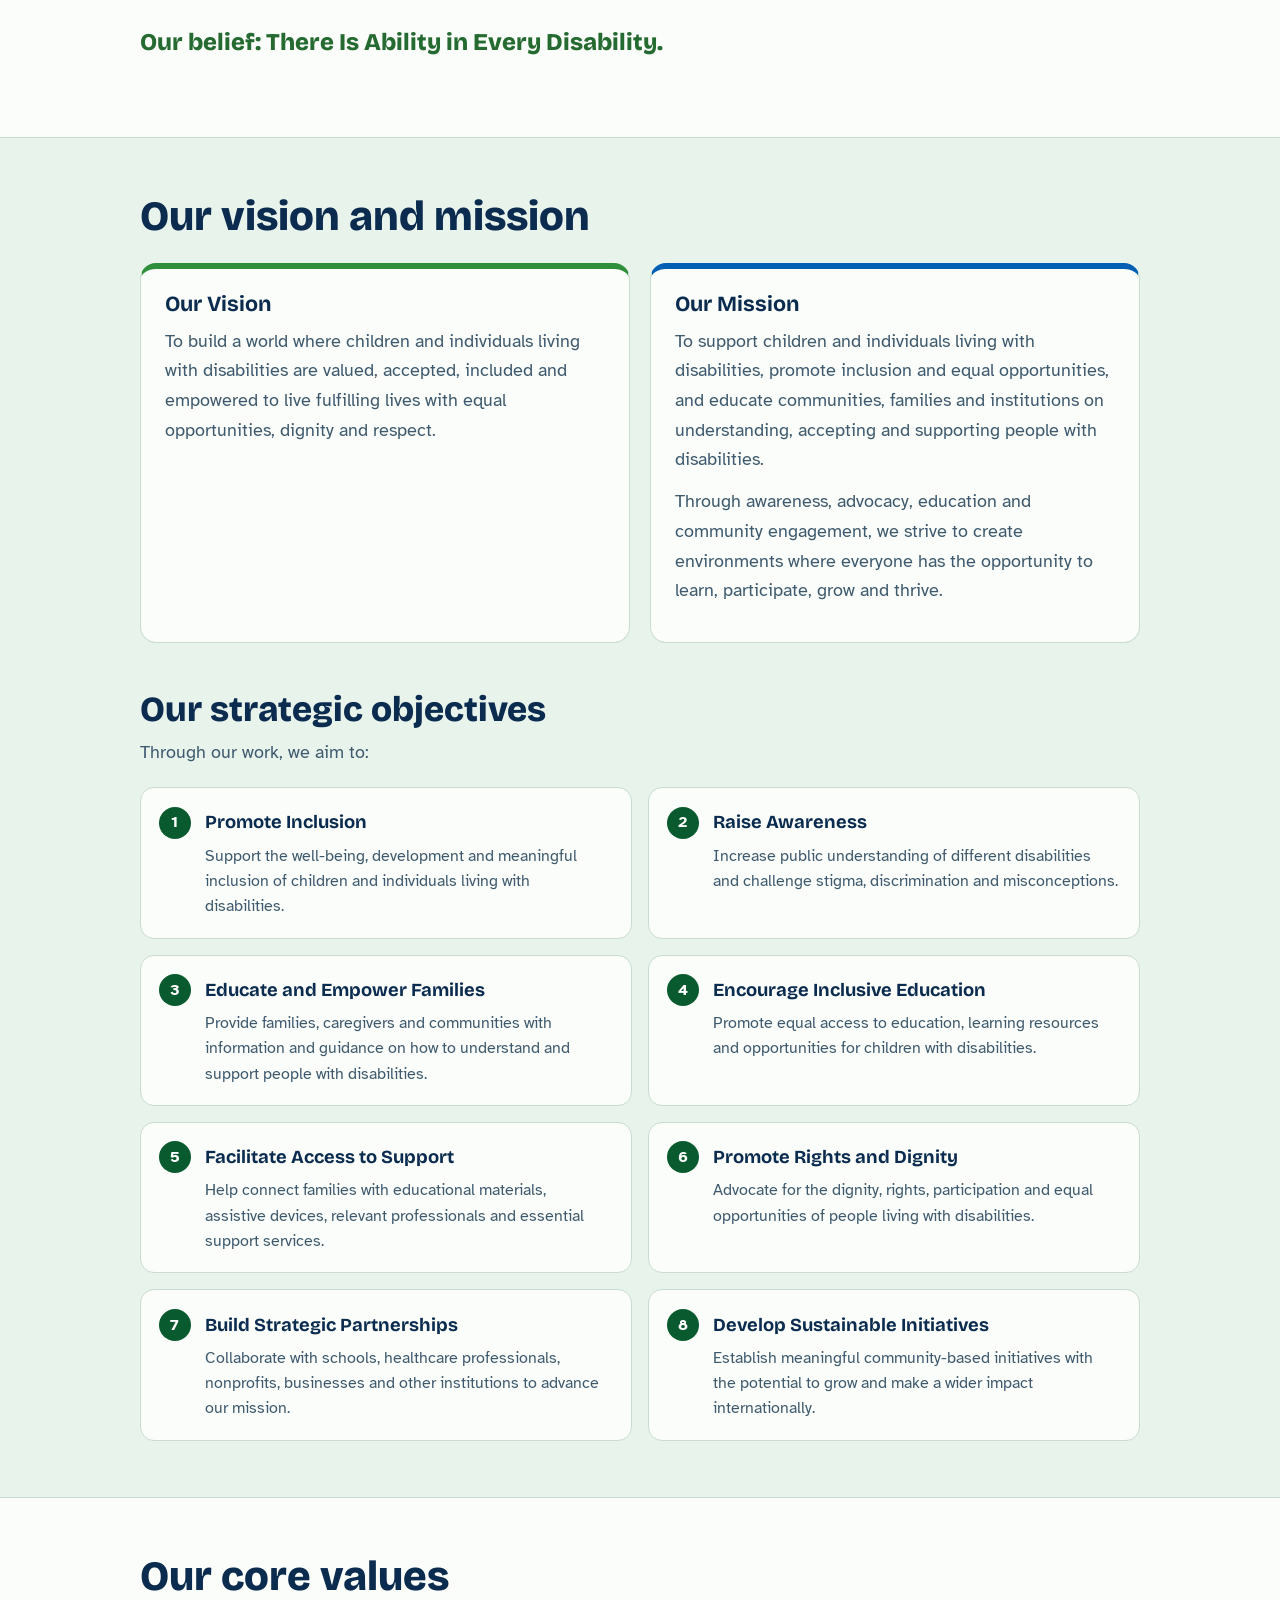
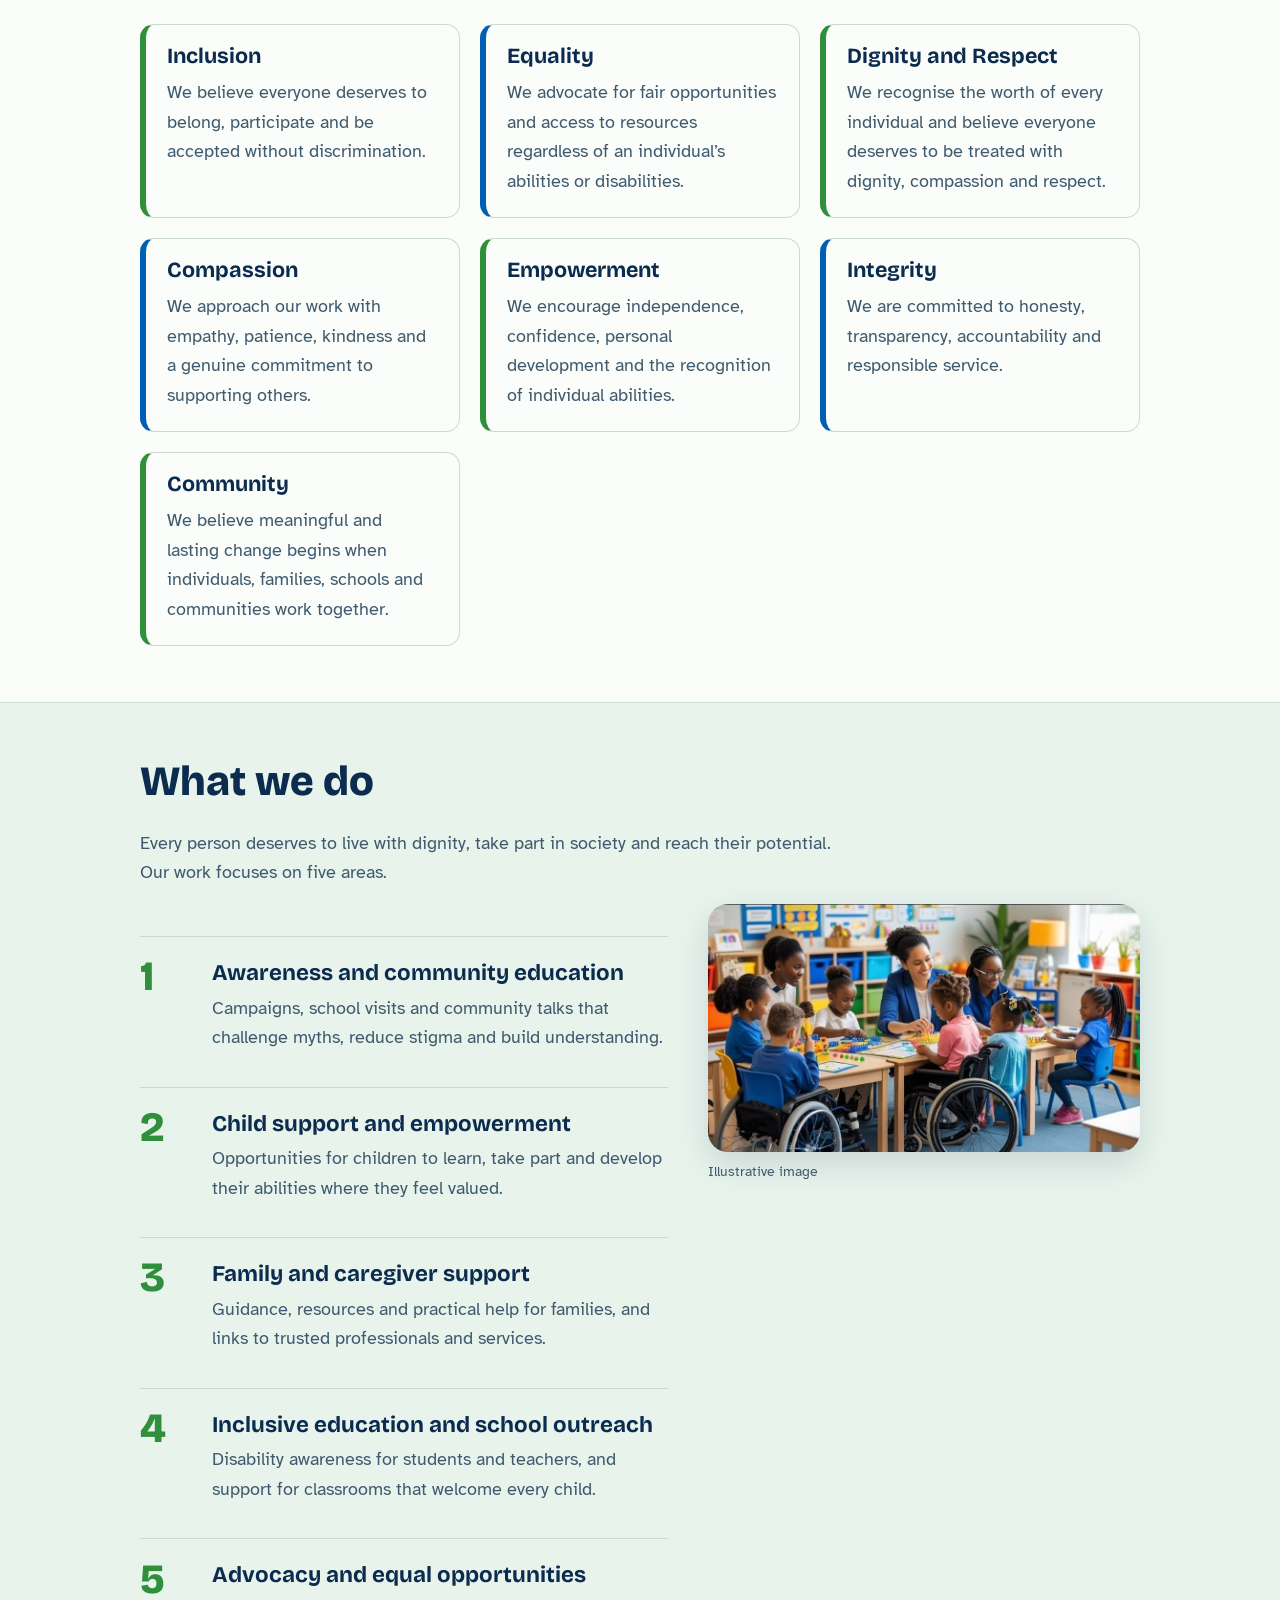
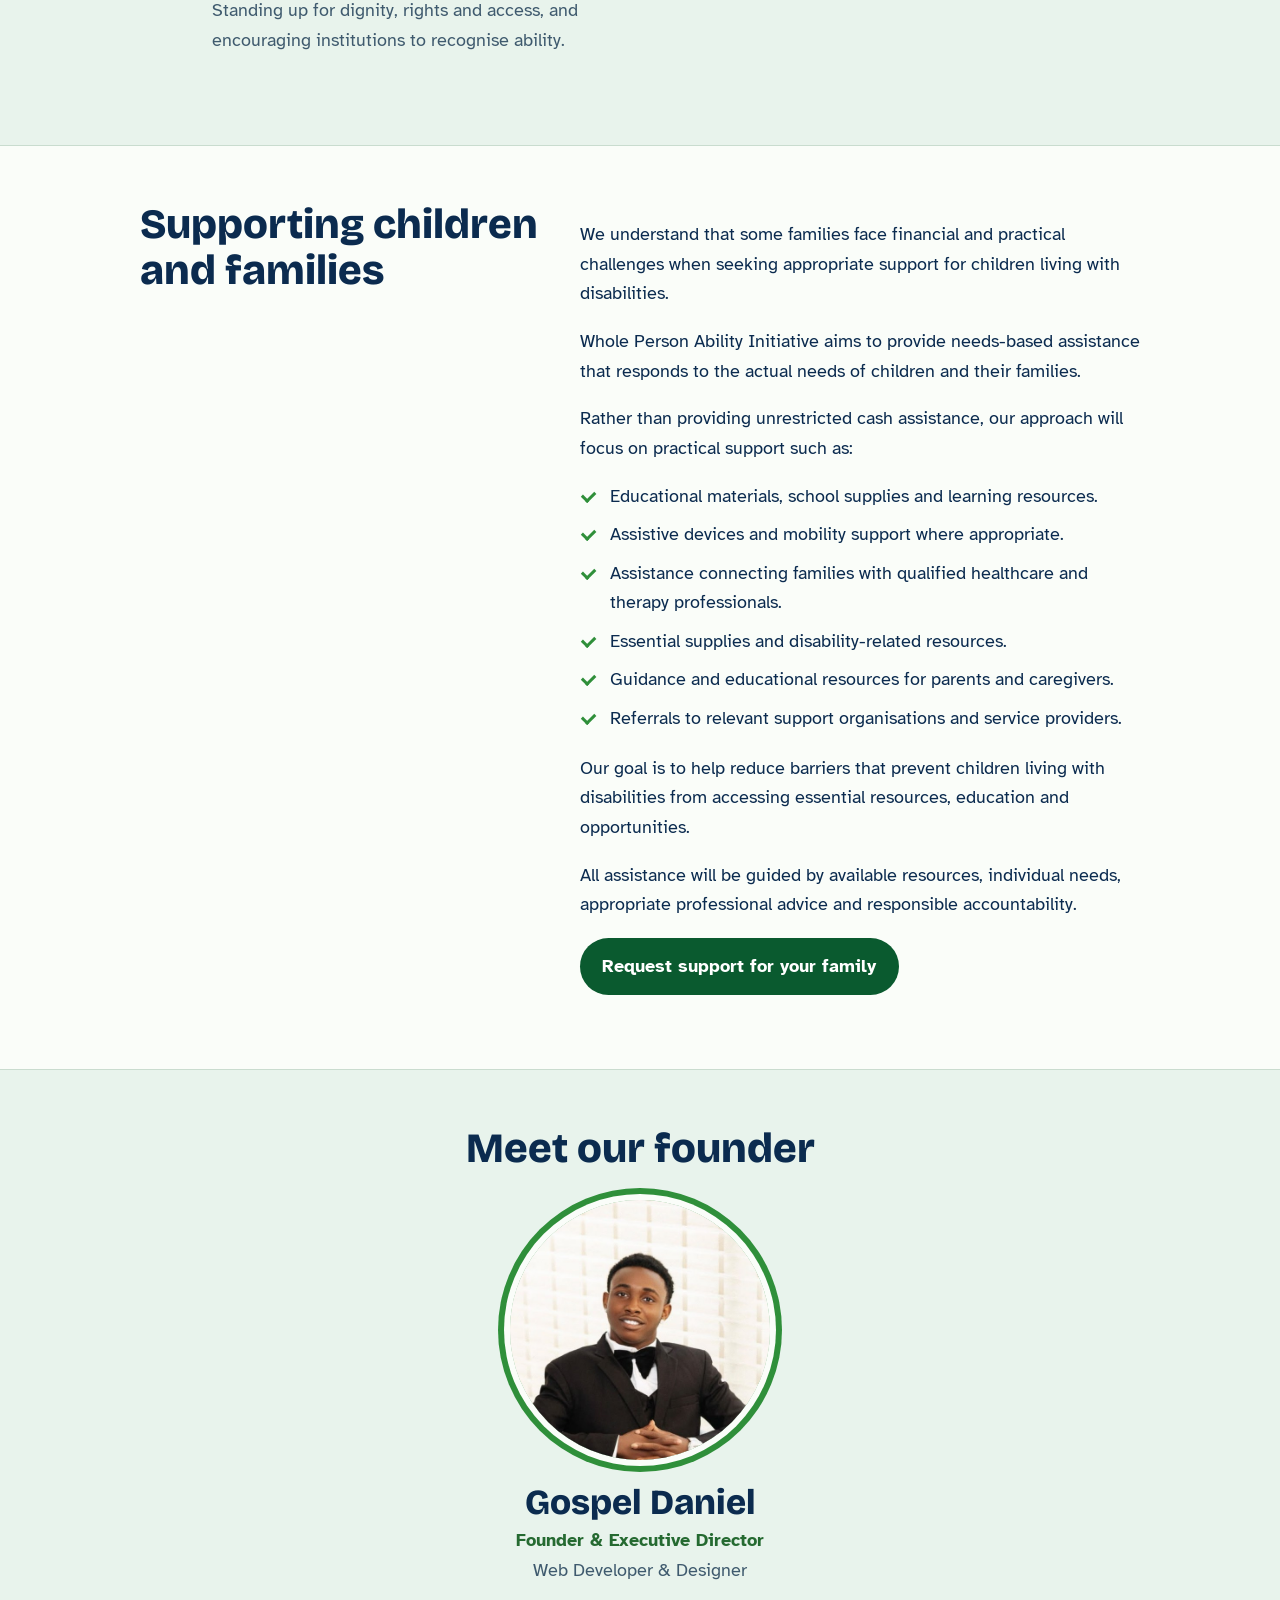
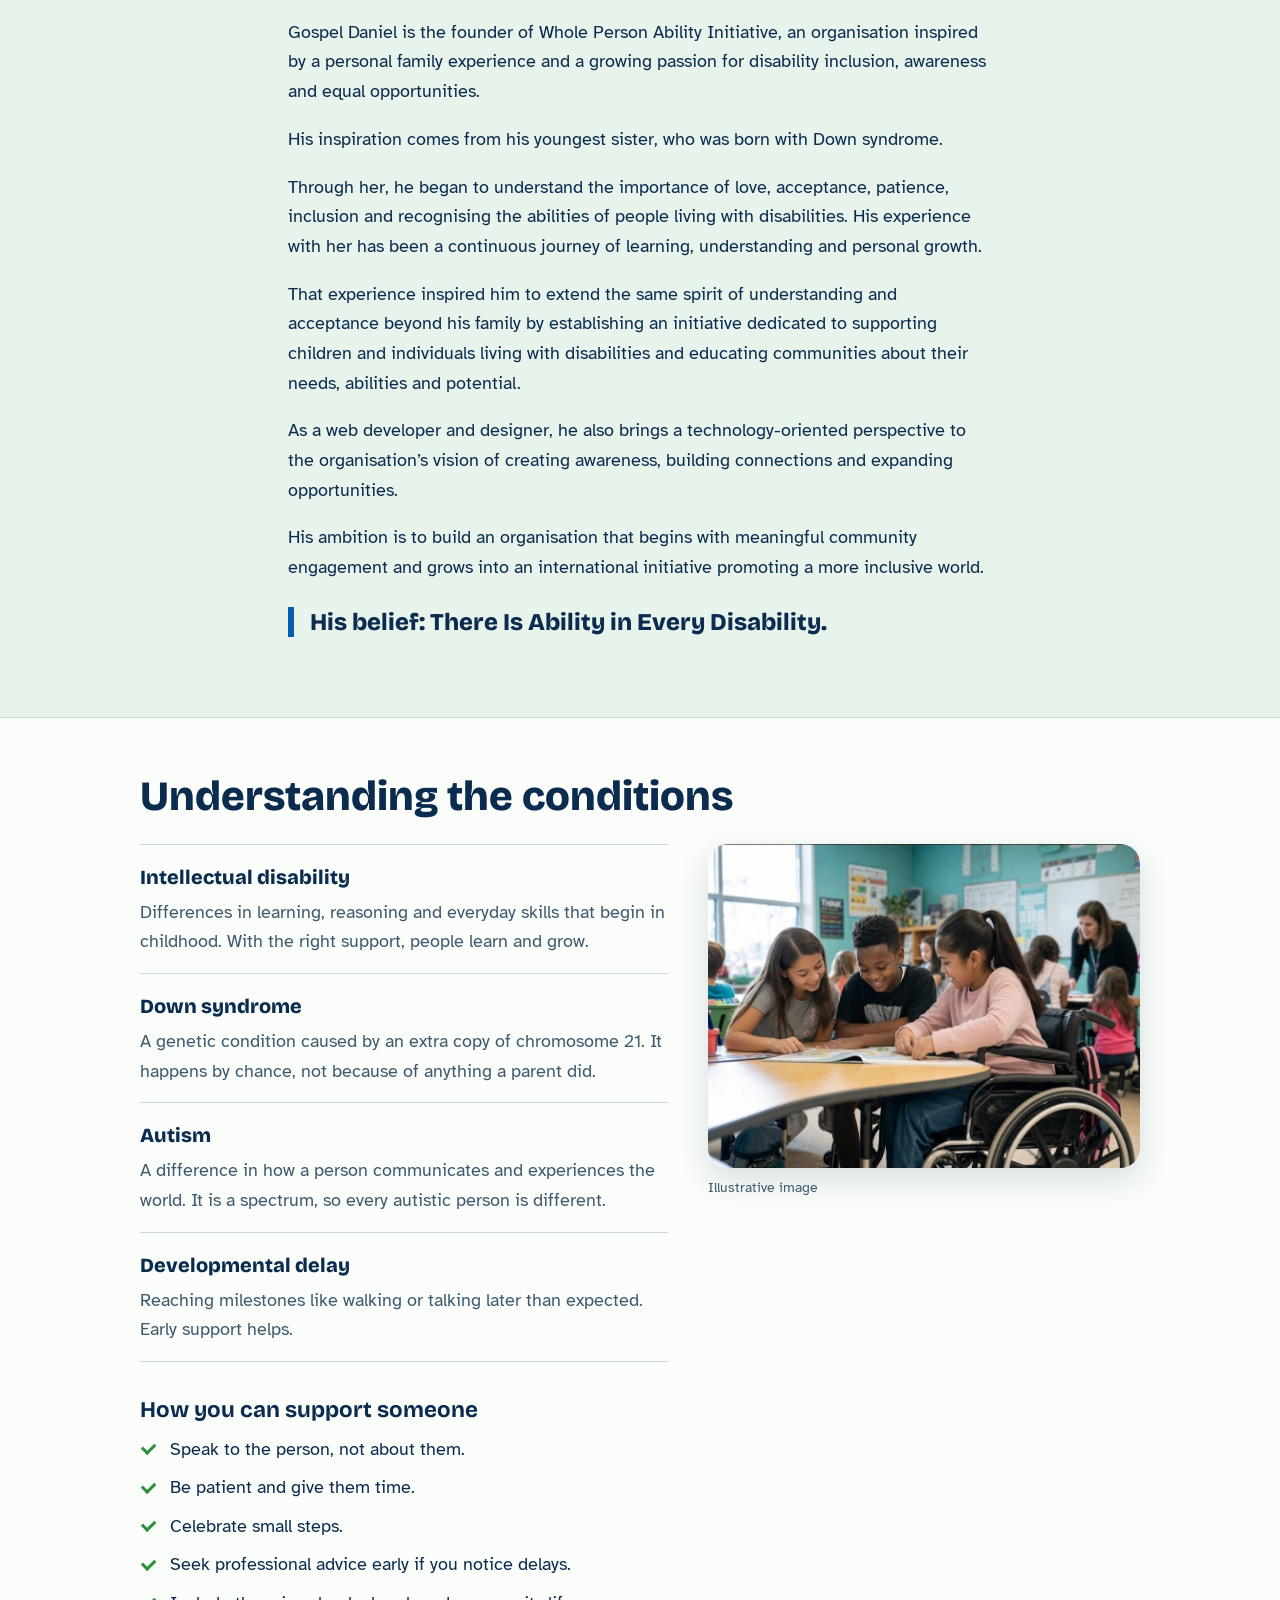
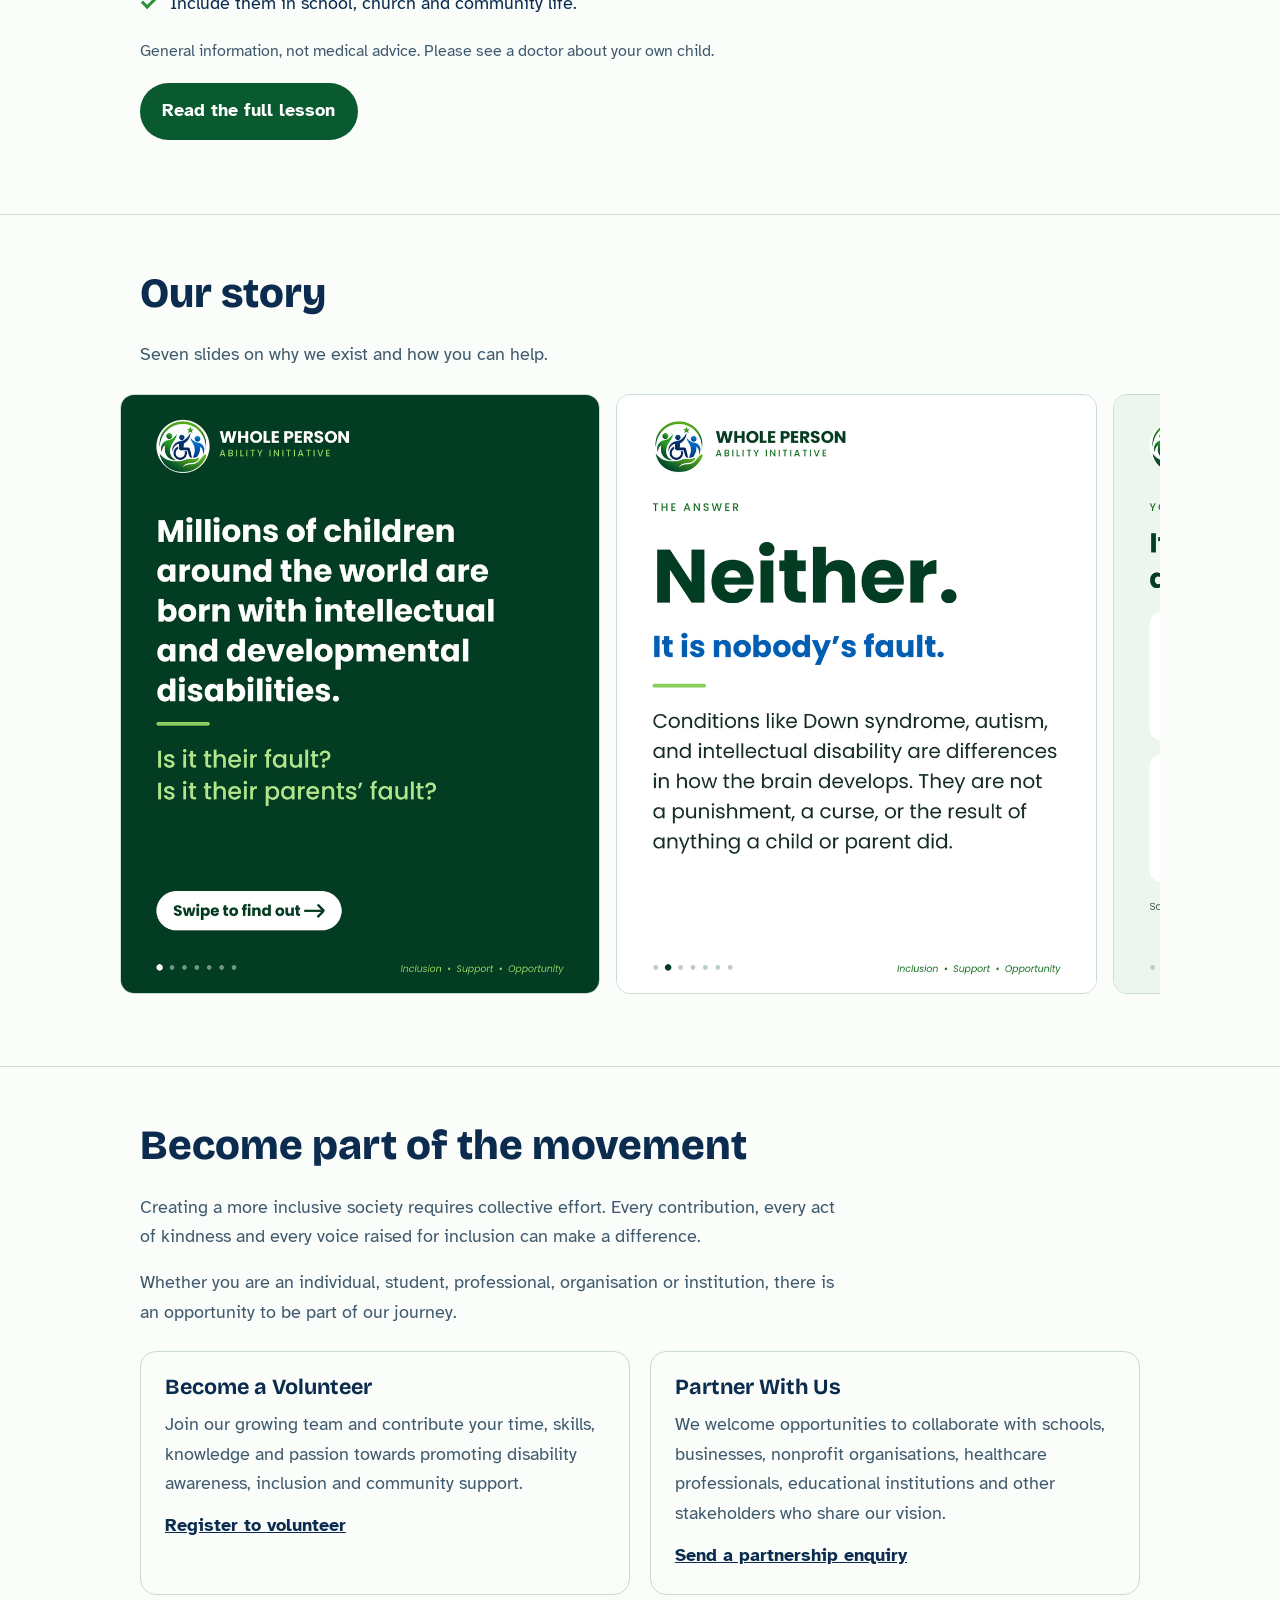
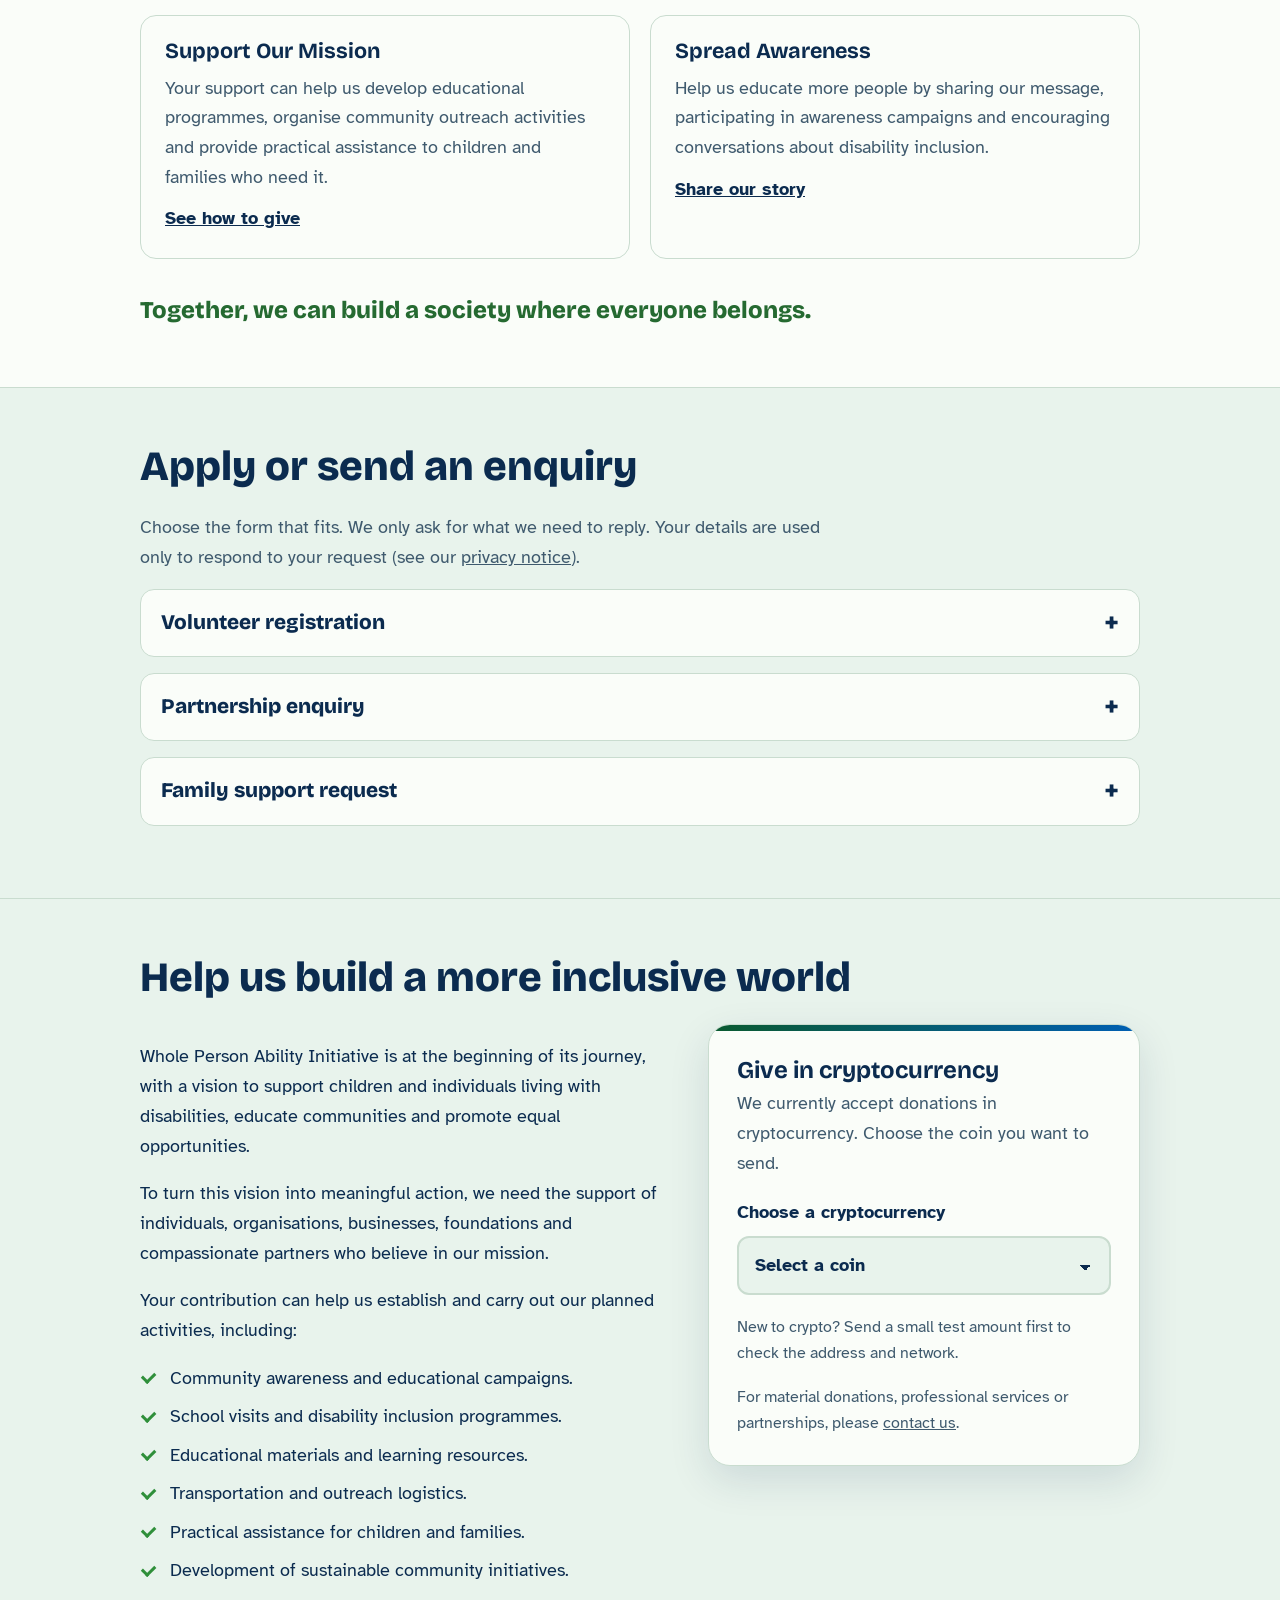
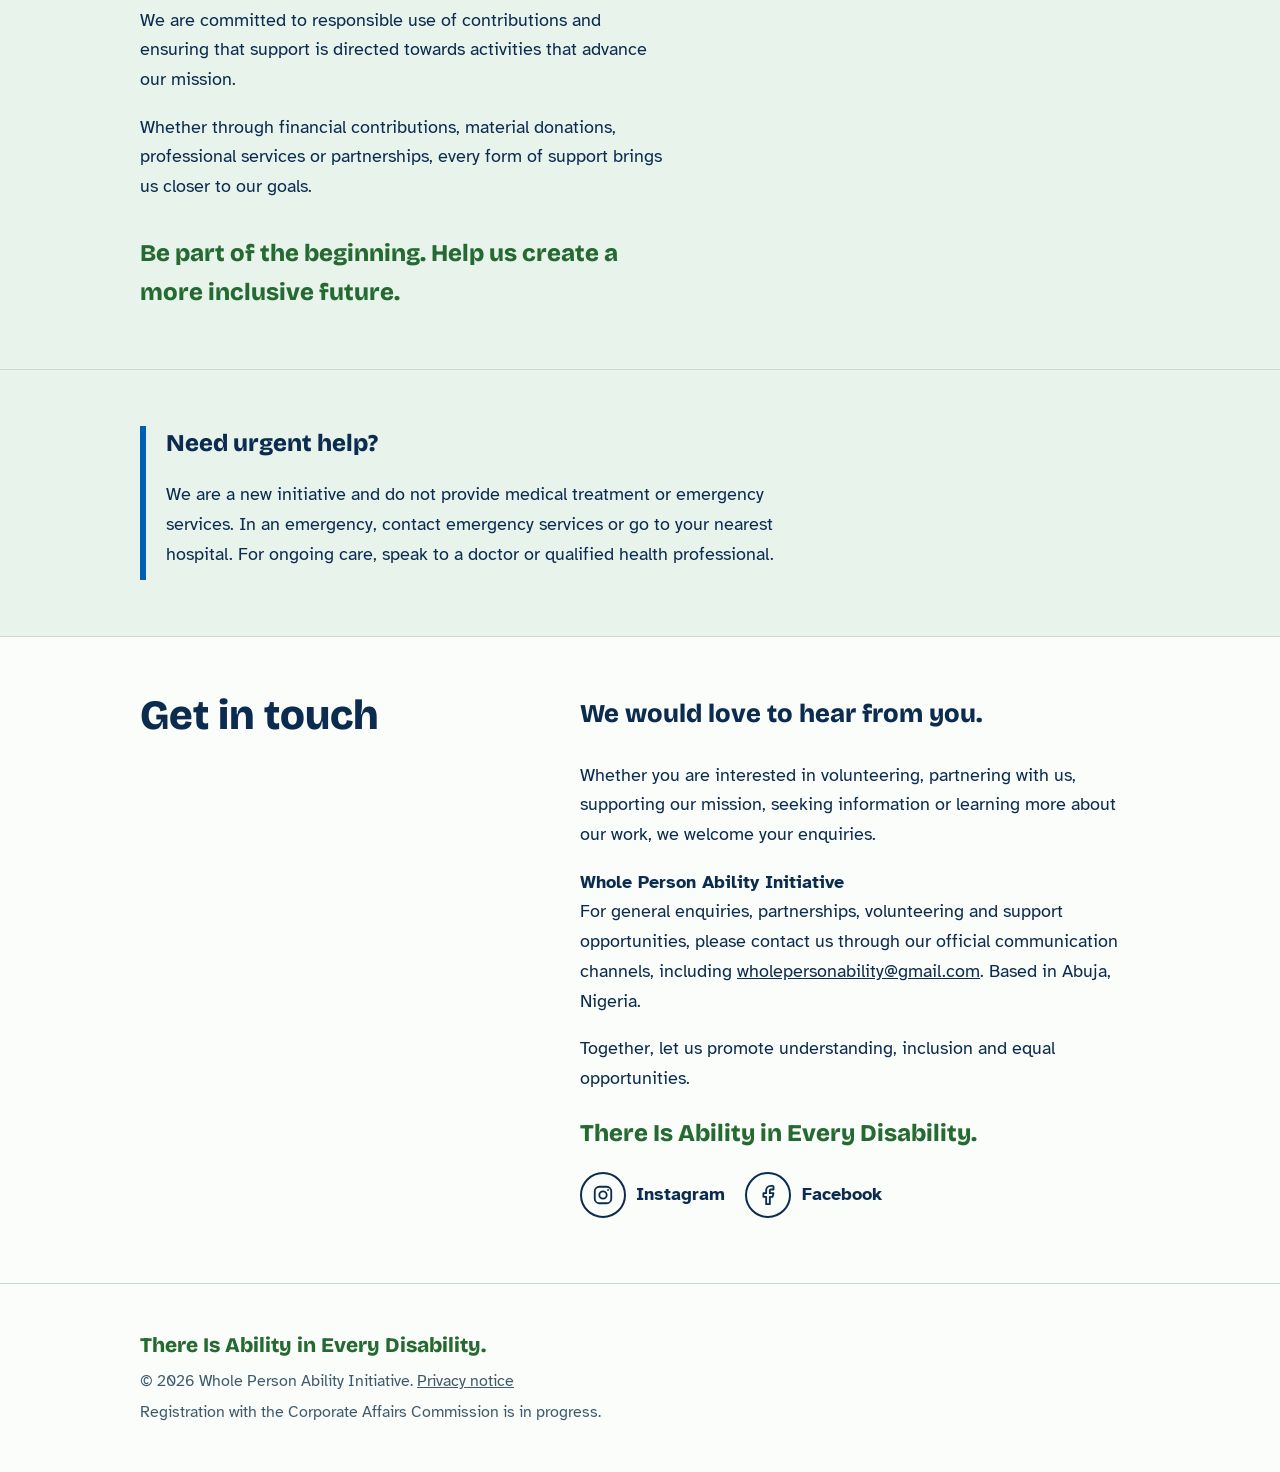
==== commit 42c0295f: "Refine content, donation card, images" ====
--- a/index.html
+++ b/index.html
@@ -6,7 +6,6 @@
 <title>Whole Person Ability Initiative</title>
 <meta name="description" content="Whole Person Ability Initiative supports people with intellectual and developmental disabilities and their families in Africa and around the world through awareness, referrals and community inclusion.">
 <link rel="icon" href="logo-mark.png" type="image/png">
-<link rel="stylesheet" href="extras.css">
 <script src="a11y.js"></script>
 <link rel="preconnect" href="https://fonts.googleapis.com">
 <link rel="preconnect" href="https://fonts.gstatic.com" crossorigin>
@@ -16,9 +15,7 @@
   --ink:#0b2b4f; --paper:#fafdf9; --sky:#e8f3ec; --sun:#2f8f3a; --leaf:#0a5a2f; --rose:#005fb3;
   --text:#0b2b4f; --muted:#3f5a6e; --line:#c9dccf; --leafText:#256a31; --btnbg:#0a5a2f; --btnfg:#fff;
 }
-@media (prefers-color-scheme:dark){
-  :root{--paper:#0c1d16; --sky:#14301f; --text:#eaf5ee; --muted:#b5cdbd; --line:#2c4a39; --ink:#eaf5ee; --leafText:#8fd35f; --sun:#8fd35f; --btnbg:#8fd35f; --btnfg:#032a17}
-}
+@media (prefers-color-scheme:dark){:root{--paper:#0f1a2b;--sky:#16253b;--text:#eaf1fa;--muted:#b4c3d8;--line:#2d4261;--ink:#eaf1fa;--leafText:#7be0ad;--sun:#5fd8a4;--rose:#7db8f5;--btnbg:#5fd8a4;--btnfg:#06231a}}
 *{box-sizing:border-box}
 html{scroll-behavior:smooth}
 @media (prefers-reduced-motion:reduce){html{scroll-behavior:auto}}
@@ -135,6 +132,7 @@
 .objs h4{font-family:"Bricolage Grotesque",sans-serif;font-size:1.15rem;margin:0 0 .3rem}.objs p{margin:0;color:var(--muted);font-size:1.02rem;line-height:1.55}
 @media (max-width:760px){.objs{grid-template-columns:1fr}}
 </style>
+<link rel="stylesheet" href="extras.css">
 </head>
 <body>
 <a class="skip" href="#top">Skip to main content</a>
@@ -163,16 +161,19 @@
   </div>
 
   <section id="about">
-    <div class="wrap split">
-      <h2>Who we are</h2>
+    <div class="wrap media">
       <div>
-        <p>Whole Person Ability Initiative is an organisation established to promote the dignity, inclusion, empowerment and equal opportunities of children and individuals living with disabilities.</p>
-        <p>We believe that every person has abilities, potential and value, regardless of their physical, intellectual, developmental or other disabilities.</p>
-        <p>Our organisation seeks to create a more understanding and inclusive society by educating communities, supporting families, encouraging inclusive education and advocating for equal opportunities.</p>
-        <p>We recognise that meaningful inclusion begins with awareness, acceptance and action. Through community engagement, educational initiatives, advocacy and practical support, we aim to make a positive difference in the lives of individuals and families affected by disabilities.</p>
-        <p>Although our journey begins within local communities, our vision is global. We aspire to build partnerships and initiatives that contribute to a world where everyone has the opportunity to participate, grow and thrive.</p>
+        <h2>Who we are</h2>
+        <p class="lead2">Whole Person Ability Initiative promotes the dignity, inclusion and equal opportunities of children and individuals living with disabilities.</p>
+        <ul class="checks">
+          <li><strong>Every person has abilities,</strong> potential and value, whatever their physical, intellectual, developmental or other disability.</li>
+          <li><strong>We build understanding</strong> by educating communities, supporting families, encouraging inclusive education and advocating for equal opportunities.</li>
+          <li><strong>Inclusion starts</strong> with awareness, acceptance and action, through community engagement, education, advocacy and practical support.</li>
+          <li><strong>We begin locally,</strong> with a global vision: partnerships that help everyone participate, grow and thrive.</li>
+        </ul>
         <p class="belief">Our belief: There Is Ability in Every Disability.</p>
       </div>
+      <figure class="pic"><img src="images/playground-inclusion.jpg" width="900" height="901" loading="lazy" alt="Four children play together in a sandpit at a playground. One boy, who uses a wheelchair, laughs with the others."><figcaption>Illustrative image</figcaption></figure>
     </div>
   </section>
 
@@ -207,14 +208,17 @@
   <section id="work" class="band">
     <div class="wrap">
       <h2>What we do</h2>
-      <p class="intro">Our work is guided by the belief that every individual deserves the opportunity to live with dignity, participate in society and reach their full potential.</p>
-      <ol class="prog">
-        <li><h3>Disability Awareness and Community Education</h3><p>We aim to educate communities about disabilities, challenge misconceptions, reduce stigma and encourage understanding, acceptance and inclusion.</p><p>Through awareness campaigns, educational visits, community discussions and outreach activities, we hope to help people understand how they can support individuals living with disabilities.</p></li>
-        <li><h3>Child Support and Empowerment</h3><p>We are committed to promoting the well-being, development, education and inclusion of children living with disabilities.</p><p>Our proposed initiatives will focus on creating opportunities for children to learn, participate, develop their abilities and experience an environment where they feel valued and supported.</p></li>
-        <li><h3>Family and Caregiver Support</h3><p>Families and caregivers play an important role in supporting children and individuals living with disabilities.</p><p>We aim to provide educational guidance, relevant resources, awareness and practical assistance to families, while helping connect them with appropriate professional and community support services.</p></li>
-        <li><h3>Inclusive Education and School Outreach</h3><p>We seek to encourage inclusive learning environments where children with disabilities are respected, supported and given opportunities to participate in education.</p><p>Our planned school outreach activities will promote disability awareness among students, teachers and school communities.</p></li>
-        <li><h3>Advocacy and Equal Opportunities</h3><p>We advocate for the dignity, rights, participation and equal opportunities of people living with disabilities.</p><p>We aim to encourage institutions, organisations and communities to recognise individual abilities and create environments that promote accessibility, acceptance and inclusion.</p></li>
-      </ol>
+      <p class="intro">Every person deserves to live with dignity, take part in society and reach their potential. Our work focuses on five areas.</p>
+      <div class="media">
+        <ol class="prog">
+          <li><h3>Awareness and community education</h3><p>Campaigns, school visits and community talks that challenge myths, reduce stigma and build understanding.</p></li>
+          <li><h3>Child support and empowerment</h3><p>Opportunities for children to learn, take part and develop their abilities where they feel valued.</p></li>
+          <li><h3>Family and caregiver support</h3><p>Guidance, resources and practical help for families, and links to trusted professionals and services.</p></li>
+          <li><h3>Inclusive education and school outreach</h3><p>Disability awareness for students and teachers, and support for classrooms that welcome every child.</p></li>
+          <li><h3>Advocacy and equal opportunities</h3><p>Standing up for dignity, rights and access, and encouraging institutions to recognise ability.</p></li>
+        </ol>
+        <figure class="pic stick"><img src="images/classroom-support.jpg" width="903" height="518" loading="lazy" alt="A teacher and a helper sit with young children at a table in a bright classroom, working with colourful learning materials. Two children use wheelchairs."><figcaption>Illustrative image</figcaption></figure>
+      </div>
     </div>
   </section>
 
@@ -241,13 +245,13 @@
   </section>
 
   <section id="founder" class="band">
-    <div class="wrap fgrid">
-      <div class="fphoto"><img src="images/founder.jpg" width="640" height="800" loading="lazy" alt="Portrait of Gospel Daniel, founder of Whole Person Ability Initiative, seated in a dark suit and bow tie"></div>
-      <div>
-        <h2>Meet our founder</h2>
-        <p class="fname">Gospel Daniel</p>
-        <p class="frole">Founder &amp; Executive Director</p>
-        <p class="frole2">Web Developer &amp; Designer</p>
+    <div class="wrap fcenter">
+      <h2>Meet our founder</h2>
+      <div class="fcircle"><img src="images/founder-circle.jpg" width="600" height="600" loading="lazy" alt="Portrait of Gospel Daniel, founder of Whole Person Ability Initiative, seated in a dark suit and bow tie"></div>
+      <p class="fname">Gospel Daniel</p>
+      <p class="frole">Founder &amp; Executive Director</p>
+      <p class="frole2">Web Developer &amp; Designer</p>
+      <div class="fbio">
         <p>Gospel Daniel is the founder of Whole Person Ability Initiative, an organisation inspired by a personal family experience and a growing passion for disability inclusion, awareness and equal opportunities.</p>
         <p>His inspiration comes from his youngest sister, who was born with Down syndrome.</p>
         <p>Through her, he began to understand the importance of love, acceptance, patience, inclusion and recognising the abilities of people living with disabilities. His experience with her has been a continuous journey of learning, understanding and personal growth.</p>
@@ -262,29 +266,32 @@
   <section id="understand">
     <div class="wrap">
       <h2>Understanding the conditions</h2>
-      <ul class="work">
-        <li><h3>Intellectual disability</h3><p>Significant differences in learning, reasoning and everyday skills that begin in childhood. With the right support, people with an intellectual disability learn and grow.</p></li>
-        <li><h3>Down syndrome</h3><p>A genetic condition caused by an extra copy of chromosome 21. It happens by chance and is not caused by anything a parent did.</p></li>
-        <li><h3>Autism</h3><p>A difference in how a person communicates, interacts and experiences the world. It is a spectrum, so every autistic person is different.</p></li>
-        <li><h3>Developmental delay</h3><p>When a child reaches milestones such as walking or talking later than expected. Spotting it early means support can start sooner.</p></li>
-      </ul>
-      <h3 style="margin:2.25rem 0 .5rem;font-size:1.4rem">How you can support someone</h3>
-      <ul class="tips">
+      <div class="media">
+        <dl class="defs">
+          <div><dt>Intellectual disability</dt><dd>Differences in learning, reasoning and everyday skills that begin in childhood. With the right support, people learn and grow.</dd></div>
+          <div><dt>Down syndrome</dt><dd>A genetic condition caused by an extra copy of chromosome 21. It happens by chance, not because of anything a parent did.</dd></div>
+          <div><dt>Autism</dt><dd>A difference in how a person communicates and experiences the world. It is a spectrum, so every autistic person is different.</dd></div>
+          <div><dt>Developmental delay</dt><dd>Reaching milestones like walking or talking later than expected. Early support helps.</dd></div>
+        </dl>
+        <figure class="pic"><img src="images/peer-learning.jpg" width="903" height="678" loading="lazy" alt="Two classmates and a girl who uses a wheelchair read a picture book together at a classroom table, smiling."><figcaption>Illustrative image</figcaption></figure>
+      </div>
+      <h3 class="tipshead">How you can support someone</h3>
+      <ul class="checks">
         <li>Speak to the person, not about them.</li>
         <li>Be patient and give them time.</li>
         <li>Celebrate small steps.</li>
-        <li>Talk to a health professional early if you notice delays.</li>
+        <li>Seek professional advice early if you notice delays.</li>
         <li>Include them in school, church and community life.</li>
       </ul>
-      <p style="margin:1.5rem 0 0"><a class="btn" href="learn.html">Read the full lesson</a></p>
-      <p class="warn">This is general information, not medical advice. Please speak to a doctor about your own child.</p>
+      <p class="warn">General information, not medical advice. Please see a doctor about your own child.</p>
+      <p><a class="btn" href="learn.html">Read the full lesson</a></p>
     </div>
   </section>
 
   <section id="story">
     <div class="wrap">
-      <h2>Our story in seven slides</h2>
-      <p style="max-width:40rem;margin:0 0 1.5rem;color:var(--muted)">Swipe through to see why we exist and how you can help.</p>
+      <h2>Our story</h2>
+      <p style="max-width:40rem;margin:0 0 1.5rem;color:var(--muted)">Seven slides on why we exist and how you can help.</p>
     </div>
     <div class="slides" tabindex="0" role="region" aria-label="Our story, seven slides">
       <img src="images/slide-1.png" width="864" height="1080" loading="lazy" alt="Slide 1: Millions of children around the world are born with intellectual and developmental disabilities. Is it their fault? Is it their parents’ fault?">
@@ -315,7 +322,7 @@
   <section id="apply" class="band">
     <div class="wrap">
       <h2>Apply or send an enquiry</h2>
-      <p class="intro">Choose the form that fits. We only ask for what we need to reply. Your details are used only to respond to your request (see our <a href="#privacy">privacy notice</a>).</p>
+      <p class="intro">Choose the form that fits. We only ask for what we need to reply. Your details are used only to respond to your request (see our <a href="privacy.html" target="_blank" rel="noopener">privacy notice<span class="sr"> (opens in a new tab)</span></a>).</p>
       <details class="fdet" id="apply-volunteer">
         <summary>Volunteer registration</summary>
         <div class="fbody">
@@ -323,7 +330,7 @@
           <form data-form="volunteer" novalidate aria-label="Volunteer registration">
             <div class="errsum" tabindex="-1" hidden></div>
             <div class="fld" data-field="name"><label for="volunteer-name">Full name <span class="req">(required)</span></label><input type="text" id="volunteer-name" name="name" maxlength="100" autocomplete="name" aria-required="true"></div><div class="fld" data-field="email"><label for="volunteer-email">Email address <span class="req">(required)</span></label><input type="email" id="volunteer-email" name="email" maxlength="120" autocomplete="email" aria-required="true"></div><div class="fld" data-field="phone"><label for="volunteer-phone">Phone number <span class="opt">(optional)</span></label><p class="hint" id="volunteer-phone-hint">Include your country code if you are outside Nigeria.</p><input type="tel" id="volunteer-phone" name="phone" maxlength="30" autocomplete="tel" aria-describedby="volunteer-phone-hint"></div><div class="fld" data-field="skills"><label for="volunteer-skills">Skills you can offer <span class="req">(required)</span></label><p class="hint" id="volunteer-skills-hint">For example: teaching, healthcare, design, fundraising, transport or event planning.</p><textarea id="volunteer-skills" name="skills" rows="4" maxlength="600" aria-required="true" aria-describedby="volunteer-skills-hint"></textarea></div><div class="fld" data-field="availability"><label for="volunteer-availability">Availability <span class="req">(required)</span></label><p class="hint" id="volunteer-availability-hint">For example: weekends, two evenings a week, or school holidays.</p><input type="text" id="volunteer-availability" name="availability" maxlength="300" aria-required="true" aria-describedby="volunteer-availability-hint"></div>
-            <div class="fld" data-field="consent"><div class="consent"><input type="checkbox" id="volunteer-consent" name="consent"><label for="volunteer-consent">I have read the <a href="#privacy">privacy notice</a> and agree to Whole Person Ability Initiative using my details to respond to this request.</label></div></div>
+            <div class="fld" data-field="consent"><div class="consent"><input type="checkbox" id="volunteer-consent" name="consent"><label for="volunteer-consent">I have read the <a href="privacy.html" target="_blank" rel="noopener">privacy notice<span class="sr"> (opens in a new tab)</span></a> and agree to Whole Person Ability Initiative using my details to respond to this request.</label></div></div>
             <div class="hp" aria-hidden="true"><label>Leave this field empty <input type="text" name="website" tabindex="-1" autocomplete="off"></label></div>
             <button type="submit" class="fsubmit">Send my registration</button>
           </form>
@@ -337,7 +344,7 @@
           <form data-form="partnership" novalidate aria-label="Partnership enquiry">
             <div class="errsum" tabindex="-1" hidden></div>
             <div class="fld" data-field="organisation"><label for="partnership-organisation">Organisation name <span class="req">(required)</span></label><input type="text" id="partnership-organisation" name="organisation" maxlength="150" autocomplete="organization" aria-required="true"></div><div class="fld" data-field="contact_name"><label for="partnership-contact_name">Contact person <span class="req">(required)</span></label><input type="text" id="partnership-contact_name" name="contact_name" maxlength="100" autocomplete="name" aria-required="true"></div><div class="fld" data-field="email"><label for="partnership-email">Email address <span class="req">(required)</span></label><input type="email" id="partnership-email" name="email" maxlength="120" autocomplete="email" aria-required="true"></div><div class="fld" data-field="phone"><label for="partnership-phone">Phone number <span class="opt">(optional)</span></label><input type="tel" id="partnership-phone" name="phone" maxlength="30" autocomplete="tel"></div><div class="fld" data-field="proposal"><label for="partnership-proposal">Proposed collaboration <span class="req">(required)</span></label><textarea id="partnership-proposal" name="proposal" rows="6" maxlength="1500" aria-required="true"></textarea></div>
-            <div class="fld" data-field="consent"><div class="consent"><input type="checkbox" id="partnership-consent" name="consent"><label for="partnership-consent">I have read the <a href="#privacy">privacy notice</a> and agree to Whole Person Ability Initiative using my details to respond to this request.</label></div></div>
+            <div class="fld" data-field="consent"><div class="consent"><input type="checkbox" id="partnership-consent" name="consent"><label for="partnership-consent">I have read the <a href="privacy.html" target="_blank" rel="noopener">privacy notice<span class="sr"> (opens in a new tab)</span></a> and agree to Whole Person Ability Initiative using my details to respond to this request.</label></div></div>
             <div class="hp" aria-hidden="true"><label>Leave this field empty <input type="text" name="website" tabindex="-1" autocomplete="off"></label></div>
             <button type="submit" class="fsubmit">Send my enquiry</button>
           </form>
@@ -351,34 +358,13 @@
           <form data-form="family" novalidate aria-label="Family support request">
             <div class="errsum" tabindex="-1" hidden></div>
             <div class="fld" data-field="name"><label for="family-name">Your name (parent or caregiver) <span class="req">(required)</span></label><input type="text" id="family-name" name="name" maxlength="100" autocomplete="name" aria-required="true"></div><div class="fld" data-field="email"><label for="family-email">Email address <span class="opt">(optional)</span></label><p class="hint" id="family-email-hint">Please give an email address or a phone number, so we can reply.</p><input type="email" id="family-email" name="email" maxlength="120" autocomplete="email" aria-describedby="family-email-hint"></div><div class="fld" data-field="phone"><label for="family-phone">Phone number <span class="opt">(optional)</span></label><input type="tel" id="family-phone" name="phone" maxlength="30" autocomplete="tel"></div><div class="fld" data-field="support_type"><label for="family-support_type">Type of support needed <span class="req">(required)</span></label><select id="family-support_type" name="support_type" aria-required="true"><option value="">Choose one</option><option>Educational materials and school supplies</option><option>Assistive devices or mobility support</option><option>Connecting with healthcare or therapy professionals</option><option>Guidance for parents and caregivers</option><option>Referral to other support organisations</option><option>Other</option></select></div><div class="fld" data-field="description"><label for="family-description">Description of your request <span class="req">(required)</span></label><p class="hint" id="family-description-hint">Describe what you need in a few sentences.</p><textarea id="family-description" name="description" rows="4" maxlength="1000" aria-required="true" aria-describedby="family-description-hint"></textarea></div>
-            <div class="fld" data-field="consent"><div class="consent"><input type="checkbox" id="family-consent" name="consent"><label for="family-consent">I have read the <a href="#privacy">privacy notice</a> and agree to Whole Person Ability Initiative using my details to respond to this request.</label></div></div>
+            <div class="fld" data-field="consent"><div class="consent"><input type="checkbox" id="family-consent" name="consent"><label for="family-consent">I have read the <a href="privacy.html" target="_blank" rel="noopener">privacy notice<span class="sr"> (opens in a new tab)</span></a> and agree to Whole Person Ability Initiative using my details to respond to this request.</label></div></div>
             <div class="hp" aria-hidden="true"><label>Leave this field empty <input type="text" name="website" tabindex="-1" autocomplete="off"></label></div>
             <button type="submit" class="fsubmit">Send my request</button>
           </form>
           <div class="fok" tabindex="-1" role="status" hidden>Thank you. We have received your request and will reply using the contact details you gave.</div>
         </div>
       </details>
-    </div>
-  </section>
-
-  <section id="privacy" class="priv">
-    <div class="wrap">
-      <h2>Privacy notice</h2>
-      <p class="intro">Last updated: October 2026</p>
-      <h3>Who we are</h3>
-      <p>Whole Person Ability Initiative, based in Abuja, Nigeria. You can reach us at <a href="mailto:wholepersonability@gmail.com">wholepersonability@gmail.com</a>.</p>
-      <h3>What we collect</h3>
-      <p>Only what each form asks for: your name, your contact details and the information you choose to type. We do not ask for children’s names, photos, medical records or ID numbers, and we ask you not to include them.</p>
-      <h3>Why we collect it</h3>
-      <p>To reply to your request, and to match volunteers, partners and families with the right next step. We do not sell your details or use them for marketing.</p>
-      <h3>Who sees it</h3>
-      <p>Your form is sent by email to our official inbox. An email delivery service and our website host process it for us so that it can arrive. We do not keep a separate database of submissions on the website.</p>
-      <h3>How long we keep it</h3>
-      <p>Only for as long as we need it to respond and to keep sensible records. After that we delete it.</p>
-      <h3>Requests involving children</h3>
-      <p>Family support requests must be made by a parent or caregiver. We collect as little as possible about the child: the type of support needed and whatever you choose to describe.</p>
-      <h3>Your rights</h3>
-      <p>You can ask to see, correct or delete the information you sent us. Email us and we will help. We aim to handle personal information responsibly and in line with Nigerian data protection law.</p>
     </div>
   </section>
 
@@ -410,7 +396,7 @@
             <select id="coin"><option value="">Select a coin</option></select>
             <div id="walletOut" class="walletout" aria-live="polite"></div>
           </div>
-          <p class="warn">Always check the network before you send. Coins sent on the wrong network can be lost for good. If you are unsure, send a small test amount first.</p>
+          <p class="warn">New to crypto? Send a small test amount first to check the address and network.</p>
           <p class="warn">For material donations, professional services or partnerships, please <a href="#contact">contact us</a>.</p>
         </div>
       </div>
@@ -444,7 +430,7 @@
 <footer>
   <div class="wrap">
     <p class="tag2">There Is Ability in Every Disability.</p>
-    <p>&copy; 2026 Whole Person Ability Initiative. <a href="#privacy">Privacy notice</a></p>
+    <p>&copy; 2026 Whole Person Ability Initiative. <a href="privacy.html">Privacy notice</a></p>
     <p>Registration with the Corporate Affairs Commission is in progress.</p>
   </div>
 </footer>
@@ -458,34 +444,27 @@
 ];
 (function(){
   var sel=document.getElementById("coin"),out=document.getElementById("walletOut");
-  WALLETS.forEach(function(w,i){
-    var o=document.createElement("option");o.value=i;o.textContent=w.coin;sel.appendChild(o);
-  });
+  WALLETS.forEach(function(w,i){var o=document.createElement("option");o.value=i;o.textContent=w.coin;sel.appendChild(o)});
+  function el(t,c,x){var e=document.createElement(t);if(c)e.className=c;if(x!=null)e.textContent=x;return e}
   sel.addEventListener("change",function(){
-    out.textContent="";
-    if(sel.value==="")return;
-    var w=WALLETS[+sel.value];
-    var ready=w.address.indexOf("PASTE_")!==0;
-    var row=document.createElement("div");row.className="wallet";
-    var t=document.createElement("div");
-    var h=document.createElement("h3");h.textContent=w.coin;
-    var n=document.createElement("small");n.textContent="Network: "+w.network;
-    t.appendChild(h);t.appendChild(n);
-    var a=document.createElement("div");a.className="addr";
-    a.textContent=ready?w.address:"Address coming soon";
-    var b=document.createElement("button");b.className="copy";b.type="button";
-    b.textContent="Copy";b.disabled=!ready;
+    out.textContent="";if(sel.value==="")return;
+    var w=WALLETS[+sel.value],ready=w.address.indexOf("PASTE_")!==0;
+    var card=el("div","wcard"),head=el("div","whead");
+    head.appendChild(el("h4","wcoin",w.coin));head.appendChild(el("span","wnet","Network: "+w.network));
+    var warn=el("p","netwarn");warn.setAttribute("role","note");
+    warn.appendChild(el("strong",null,"Check the network. "));
+    warn.appendChild(document.createTextNode("Send only "+w.coin+" on the "+w.network+" to this address. Anything else can be lost for good."));
+    var lab=el("p","wlabel","Wallet address");lab.id="addr-label";
+    var a=el("div","addr",ready?w.address:"Address coming soon");a.setAttribute("aria-labelledby","addr-label");
+    var b=el("button","copy","Copy address");b.type="button";b.disabled=!ready;
     b.addEventListener("click",function(){
-      try{
-        navigator.clipboard.writeText(w.address).then(function(){
-          b.textContent="Copied";var L=document.getElementById("a11y-live");if(L){L.textContent="";setTimeout(function(){L.textContent="Address copied to clipboard"},50)}setTimeout(function(){b.textContent="Copy"},1800);
-        });
-      }catch(e){}
+      try{navigator.clipboard.writeText(w.address).then(function(){
+        b.textContent="Copied";b.classList.add("done");
+        var L=document.getElementById("a11y-live");if(L){L.textContent="";setTimeout(function(){L.textContent="Address copied to clipboard"},50)}
+        setTimeout(function(){b.textContent="Copy address";b.classList.remove("done")},2200);
+      })}catch(e){}
     });
-    row.appendChild(t);row.appendChild(a);row.appendChild(b);out.appendChild(row);
-    var p=document.createElement("p");
-    p.textContent="Send only "+w.coin+" on the "+w.network+" to this address.";
-    out.appendChild(p);
+    card.appendChild(head);card.appendChild(warn);card.appendChild(lab);card.appendChild(a);card.appendChild(b);out.appendChild(card);
   });
 })();
 // Paste your page links between the quotes. Empty ones are hidden.
--- a/extras.css
+++ b/extras.css
@@ -43,3 +43,53 @@
 h1,h2,h3,h4,p,li,a,label,summary,span,small,dd,dt{overflow-wrap:anywhere}
 .split>*,.split2>*,.fgrid>*,.hero .wrap>*,.vm>*,.values>*,.ways>*{min-width:0}
 .picker select{max-width:min(22rem,100%)}
+
+/* ---- Images and content layout ---- */
+.media{display:grid;grid-template-columns:1.1fr .9fr;gap:2.5rem;align-items:start}
+.pic{margin:0}
+.pic img{display:block;width:100%;height:auto;border-radius:20px;object-fit:cover;box-shadow:0 12px 32px rgba(11,43,79,.14)}
+.pic figcaption{font-size:.9rem;color:var(--muted);margin-top:.5rem}
+.pic.stick{position:sticky;top:1.5rem}
+.lead2{font-family:"Bricolage Grotesque",sans-serif;font-size:1.35rem;font-weight:600;line-height:1.4;margin:0 0 1.25rem}
+.defs{margin:0}
+.defs>div{padding:1rem 0;border-top:1px solid var(--line)}
+.defs>div:last-child{border-bottom:1px solid var(--line)}
+.defs dt{font-family:"Bricolage Grotesque",sans-serif;font-weight:800;font-size:1.25rem}
+.defs dd{margin:.25rem 0 0;color:var(--muted)}
+.tipshead{margin:2.25rem 0 .75rem;font-size:1.4rem}
+.prog p{max-width:none}
+@media (max-width:860px){.media{grid-template-columns:1fr}.pic.stick{position:static}}
+
+/* ---- Founder circle ---- */
+.fcenter{text-align:center}
+.fcircle{width:min(260px,70vw);aspect-ratio:1/1;margin:1.75rem auto 1.5rem;border-radius:50%;box-shadow:0 0 0 6px var(--paper),0 0 0 12px var(--sun)}
+.fcircle img{display:block;width:100%;height:100%;border-radius:50%;object-fit:cover}
+.fcenter .fname{margin-top:.25rem}
+.fbio{text-align:left;max-width:44rem;margin:2rem auto 0}
+.fbio .fq{margin-top:1.5rem}
+
+/* ---- Crypto donation module ---- */
+:root{--warnbg:#fff4e0;--warnbd:#b45309;--warntx:#4a2500;--shadow:0 14px 40px rgba(11,43,79,.12)}
+@media (prefers-color-scheme:dark){:root{--warnbg:#33260f;--warnbd:#f59e0b;--warntx:#ffe6b8;--shadow:0 14px 40px rgba(0,0,0,.45)}}
+html.hc{--warnbg:#000;--warnbd:#ffff00;--warntx:#fff}
+.give{position:relative;overflow:hidden;background:var(--paper);border:1px solid var(--line);border-radius:22px;padding:2rem 1.75rem 1.75rem;box-shadow:var(--shadow)}
+.give::before{content:"";position:absolute;left:0;right:0;top:0;height:6px;background:linear-gradient(90deg,var(--btnbg),var(--rose))}
+.give h3{font-size:1.5rem;margin:0 0 .35rem}
+.give>p{margin:0 0 1.25rem;color:var(--muted)}
+.give .picker label{display:block;font-weight:800;margin:0 0 .5rem}
+.give .picker select{appearance:none;-webkit-appearance:none;width:100%;max-width:100%;min-height:52px;padding:.8rem 3rem .8rem 1rem;border:2px solid var(--line);border-radius:12px;font:inherit;font-weight:700;color:var(--text);background-color:var(--sky);background-image:linear-gradient(45deg,transparent 50%,var(--text) 50%),linear-gradient(135deg,var(--text) 50%,transparent 50%);background-position:calc(100% - 24px) 55%,calc(100% - 18px) 55%;background-size:6px 6px,6px 6px;background-repeat:no-repeat;cursor:pointer}
+.give .picker select:hover{border-color:var(--btnbg)}
+.walletout{margin-top:1.25rem}
+.wcard{background:var(--sky);border:1px solid var(--line);border-radius:16px;padding:1.25rem}
+.whead{display:flex;flex-wrap:wrap;align-items:center;justify-content:space-between;gap:.5rem .75rem;margin-bottom:1rem}
+.wcoin{font-family:"Bricolage Grotesque",sans-serif;font-size:1.35rem;margin:0}
+.wnet{display:inline-block;padding:.25rem .8rem;border-radius:999px;border:1.5px solid var(--leafText);color:var(--leafText);background:var(--paper);font-weight:700;font-size:.92rem}
+.netwarn{margin:0 0 1.1rem;padding:.85rem 1rem;background:var(--warnbg);color:var(--warntx);border-left:6px solid var(--warnbd);border-radius:0 10px 10px 0;line-height:1.5}
+.wlabel{margin:0 0 .4rem;font-size:.85rem;font-weight:800;letter-spacing:.08em;text-transform:uppercase;color:var(--muted)}
+.wcard .addr{font-family:ui-monospace,Menlo,Consolas,monospace;font-size:1rem;line-height:1.5;word-break:break-all;padding:.9rem 1rem;background:var(--paper);border:1px solid var(--line);border-radius:12px;user-select:all}
+.wcard .copy{display:flex;align-items:center;justify-content:center;gap:.5rem;width:100%;min-height:54px;margin-top:1rem;padding:.85rem 1.4rem;border:0;border-radius:12px;background:var(--btnbg);color:var(--btnfg);font:inherit;font-weight:800;font-size:1.1rem;cursor:pointer;box-shadow:0 6px 16px rgba(10,90,47,.28);transition:transform .12s,filter .12s}
+.wcard .copy:hover:not(:disabled){filter:brightness(1.08);transform:translateY(-1px)}
+.wcard .copy.done{background:var(--leafText);color:var(--paper)}
+.wcard .copy:disabled{opacity:.55;cursor:not-allowed;box-shadow:none}
+.give .warn{margin:1.1rem 0 0;font-size:.98rem;color:var(--muted)}
+@media (prefers-reduced-motion:reduce){.wcard .copy{transition:none}}
